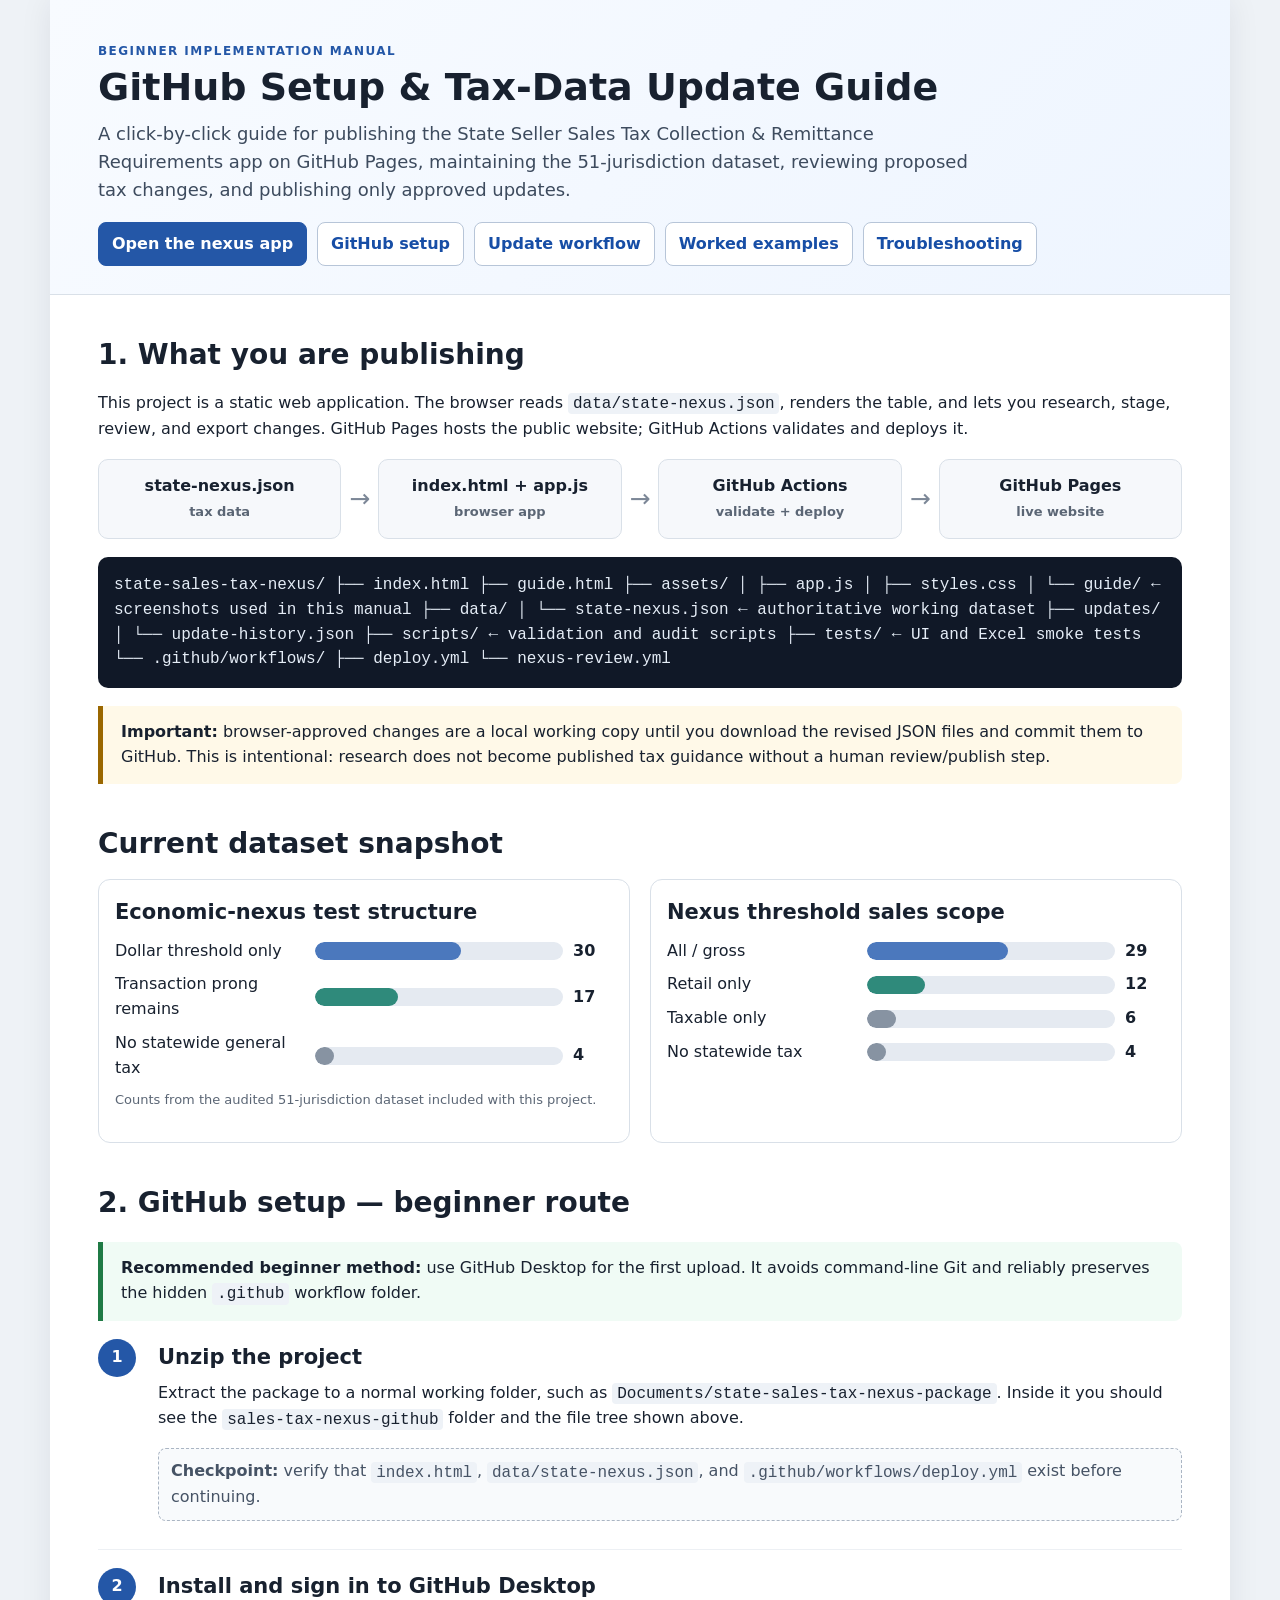
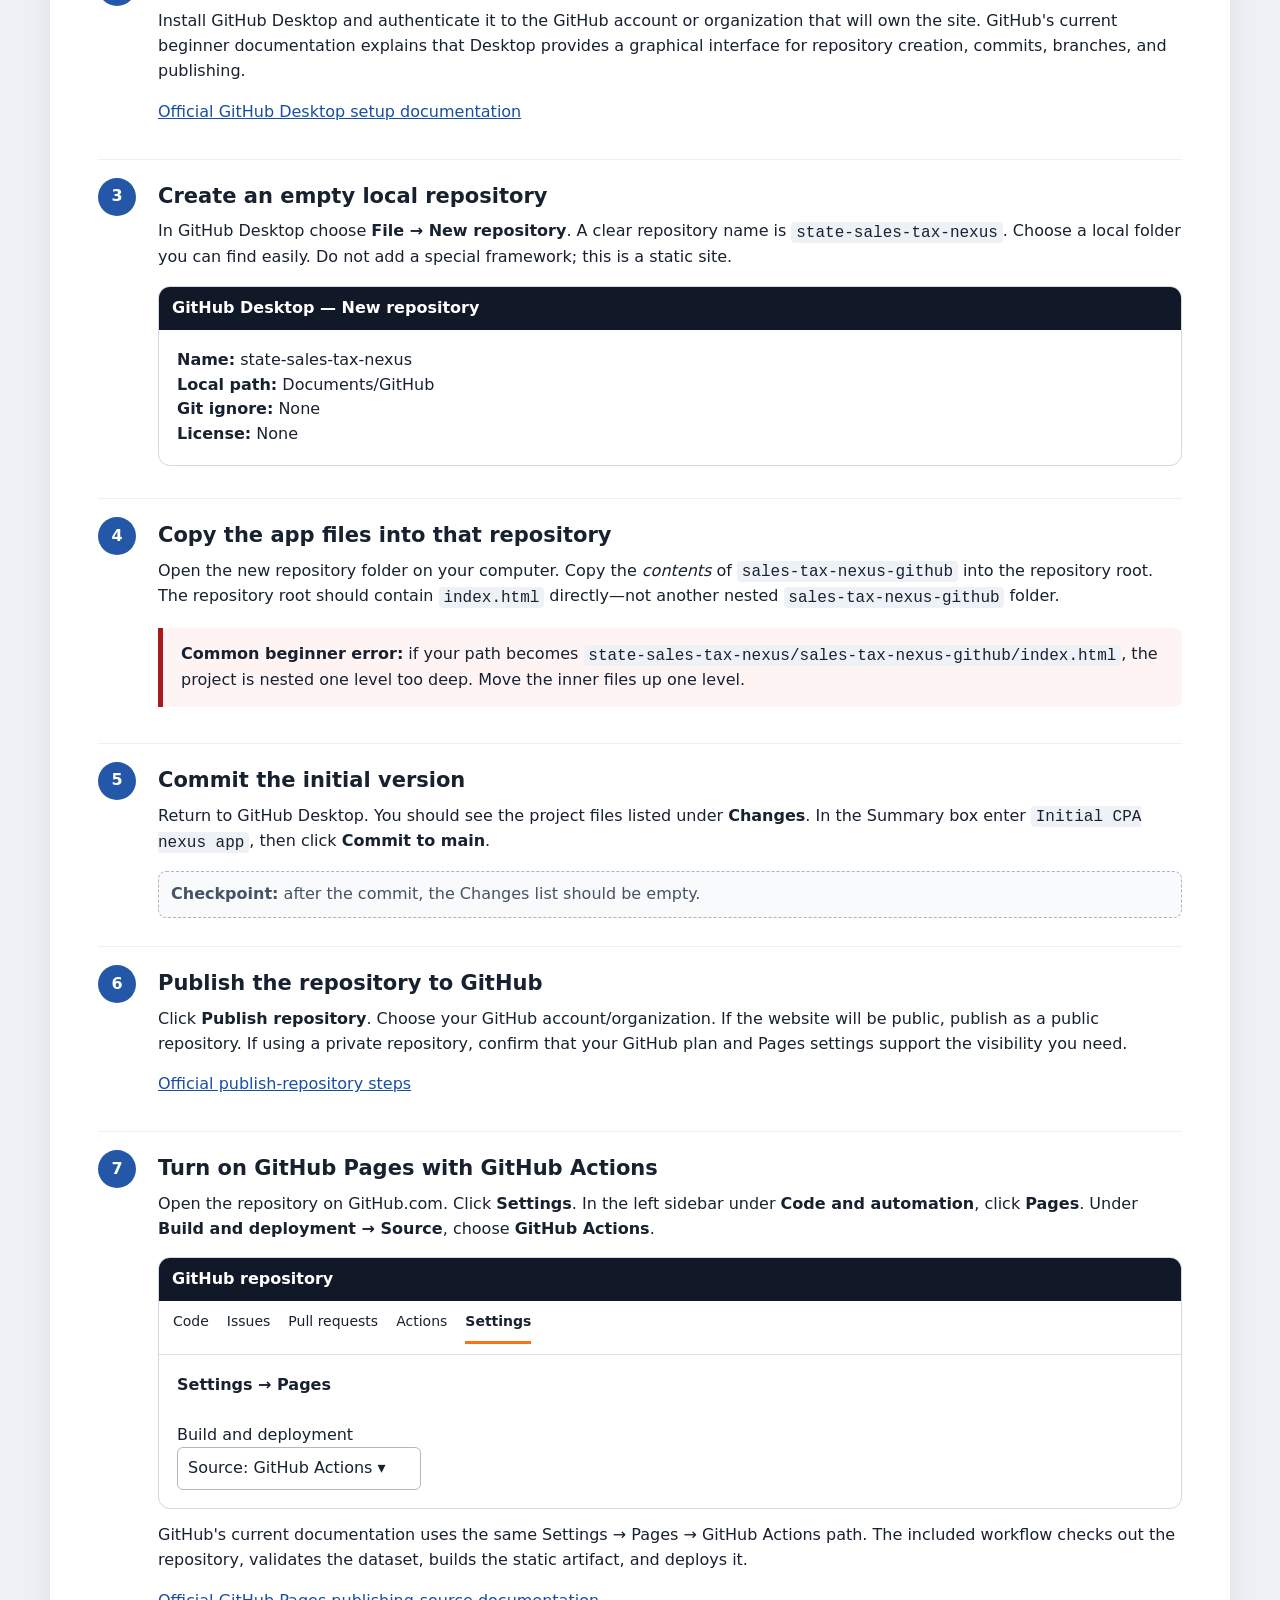
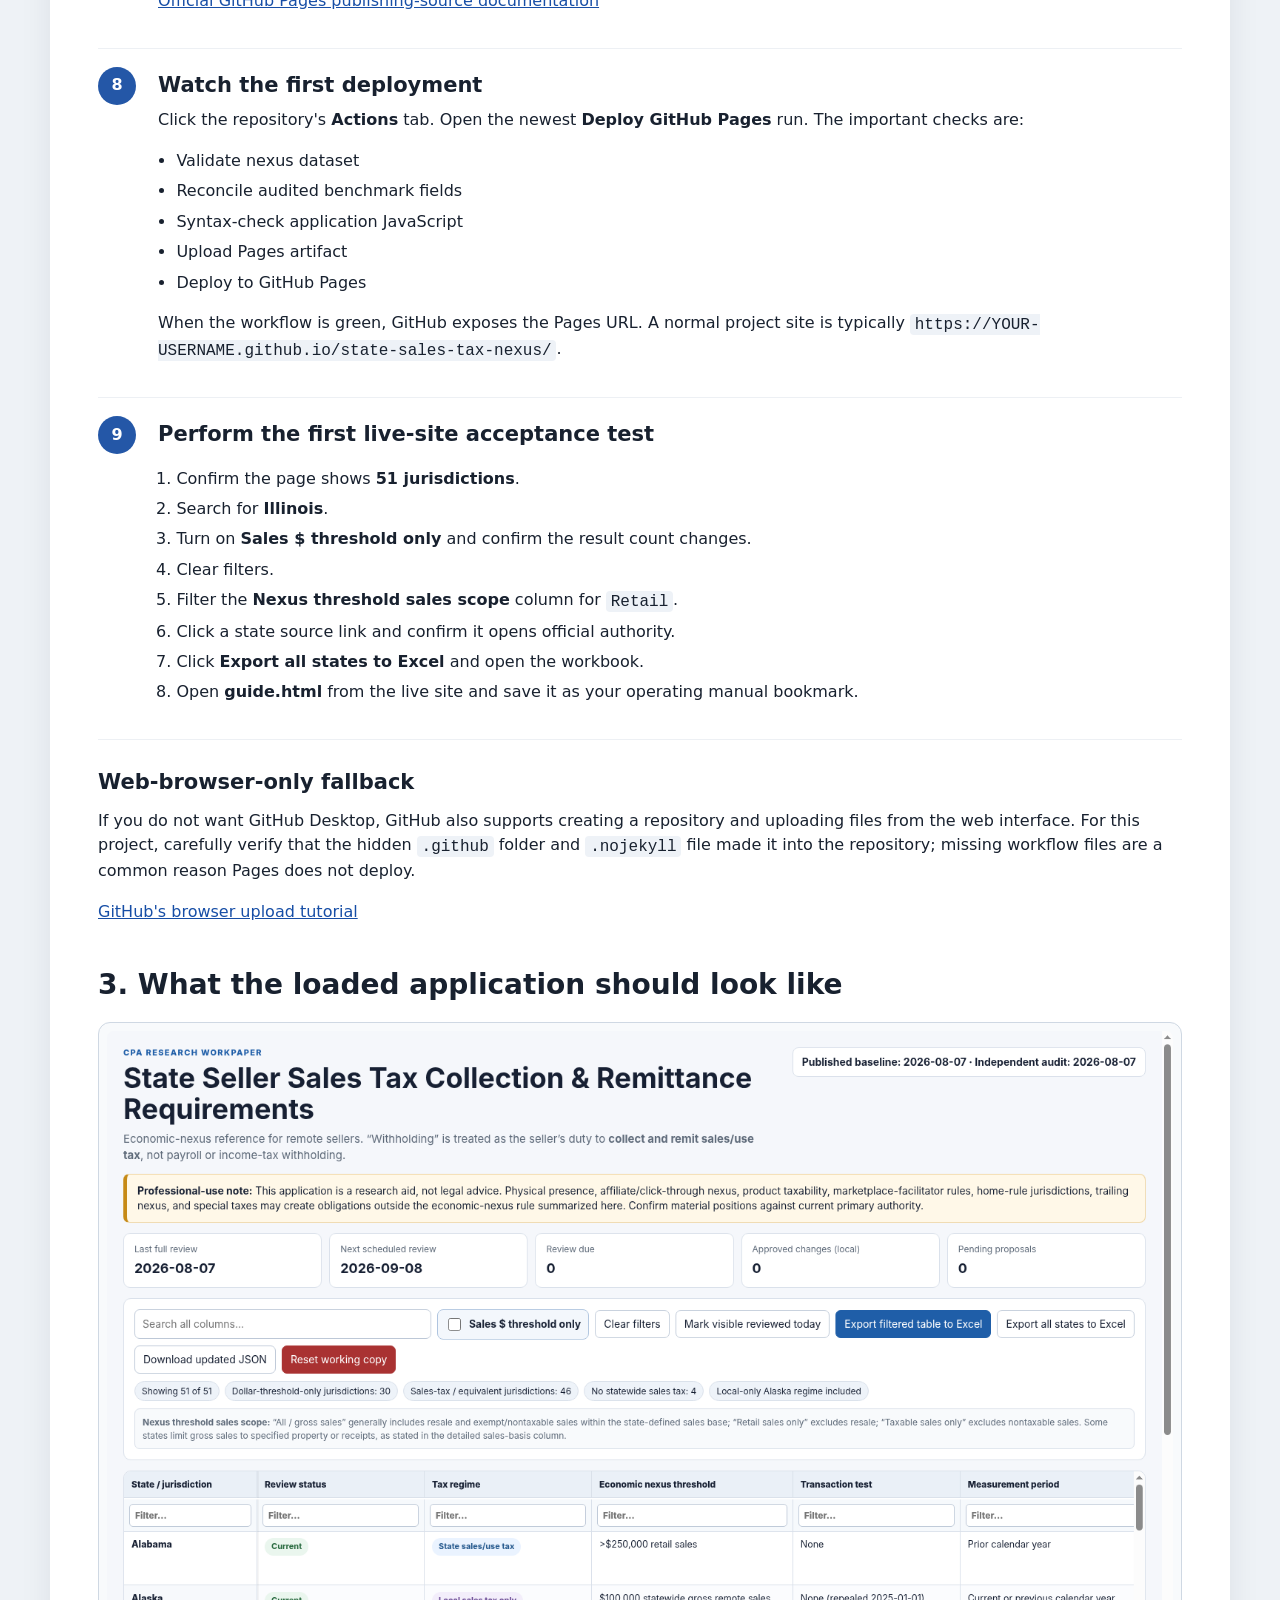
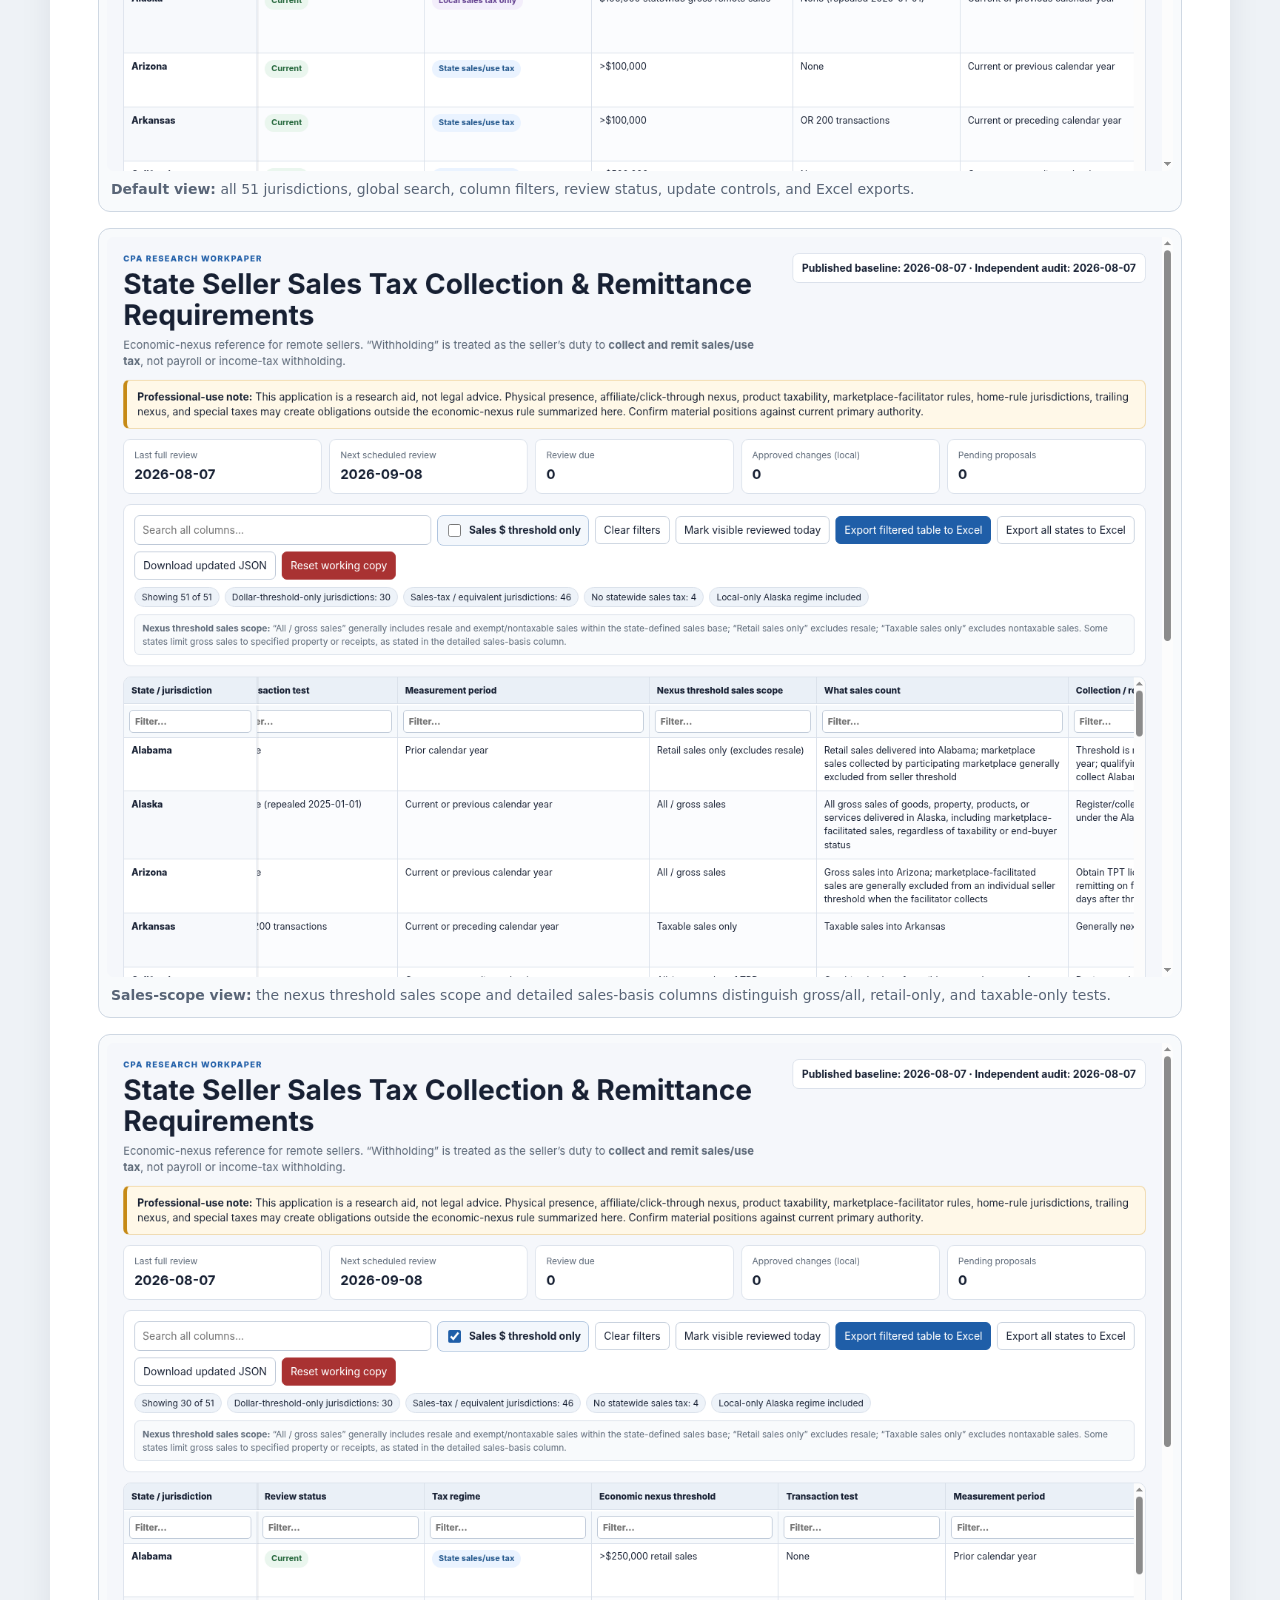
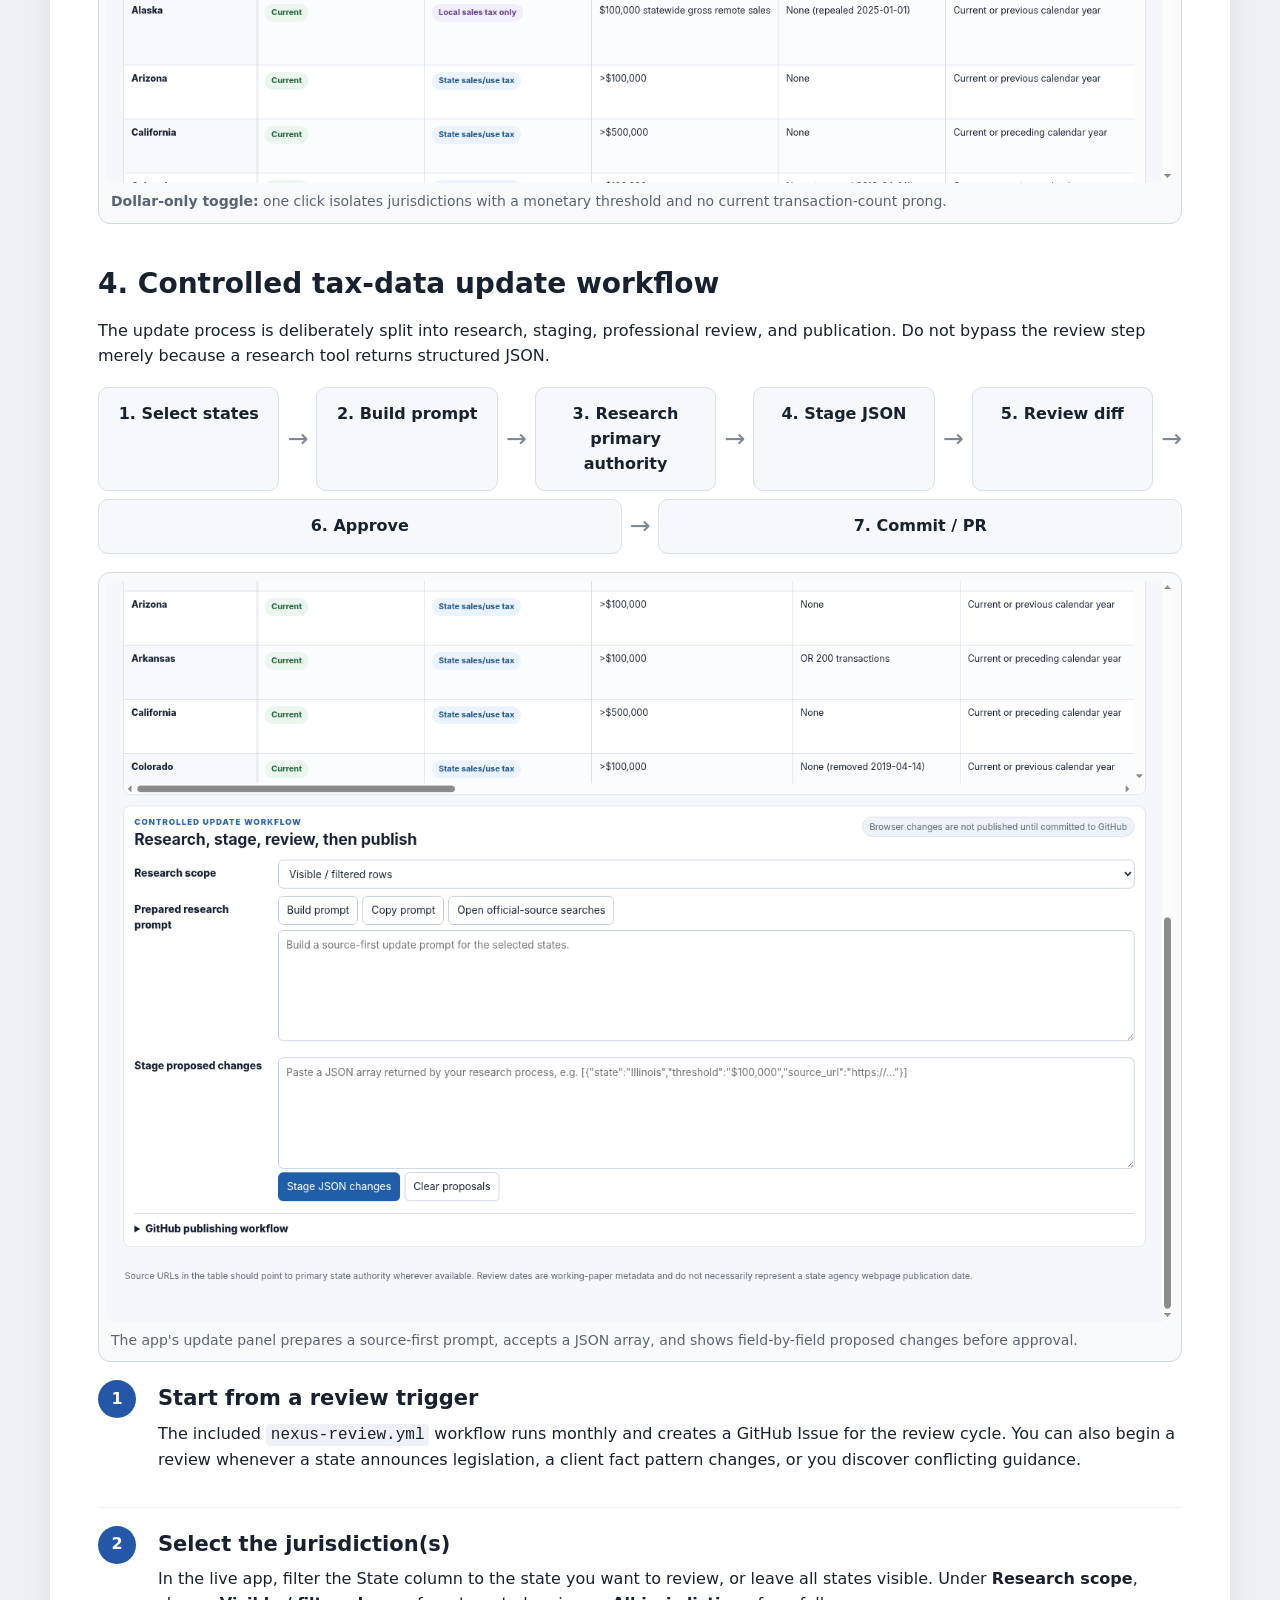
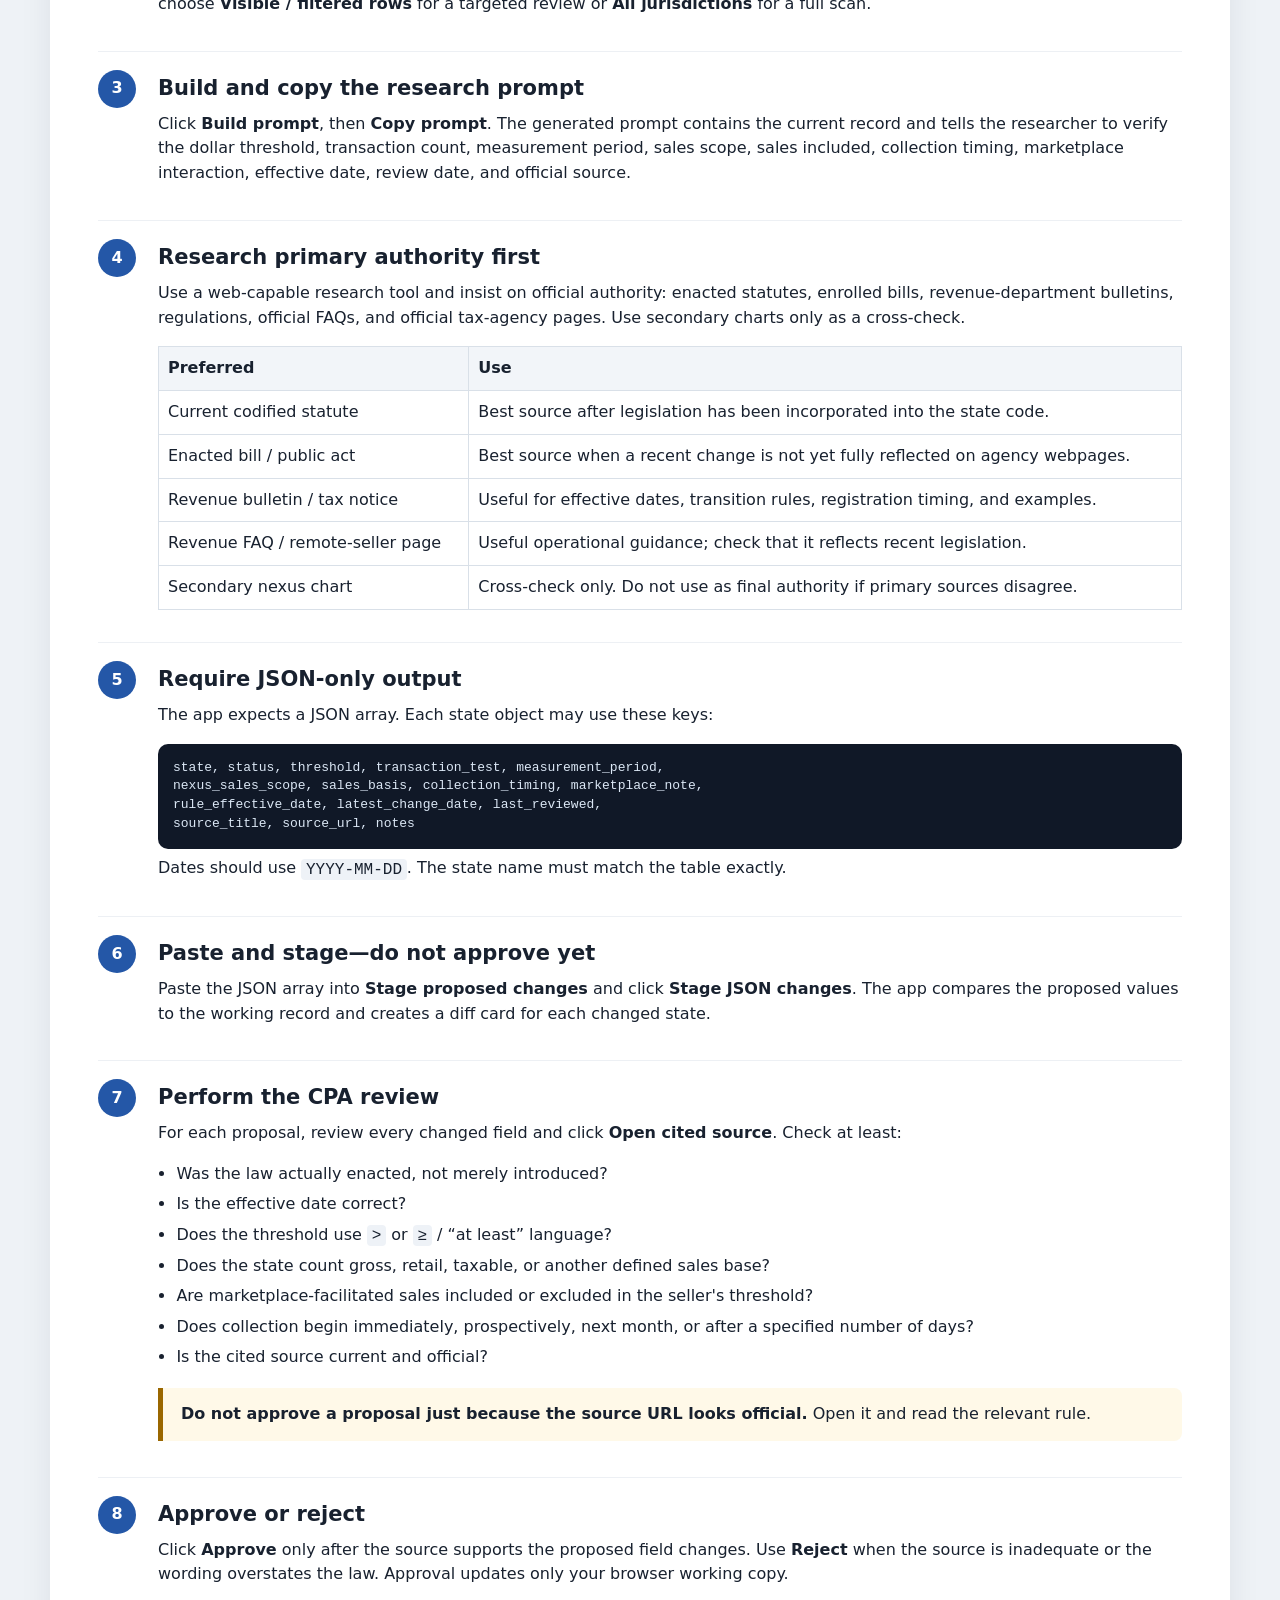
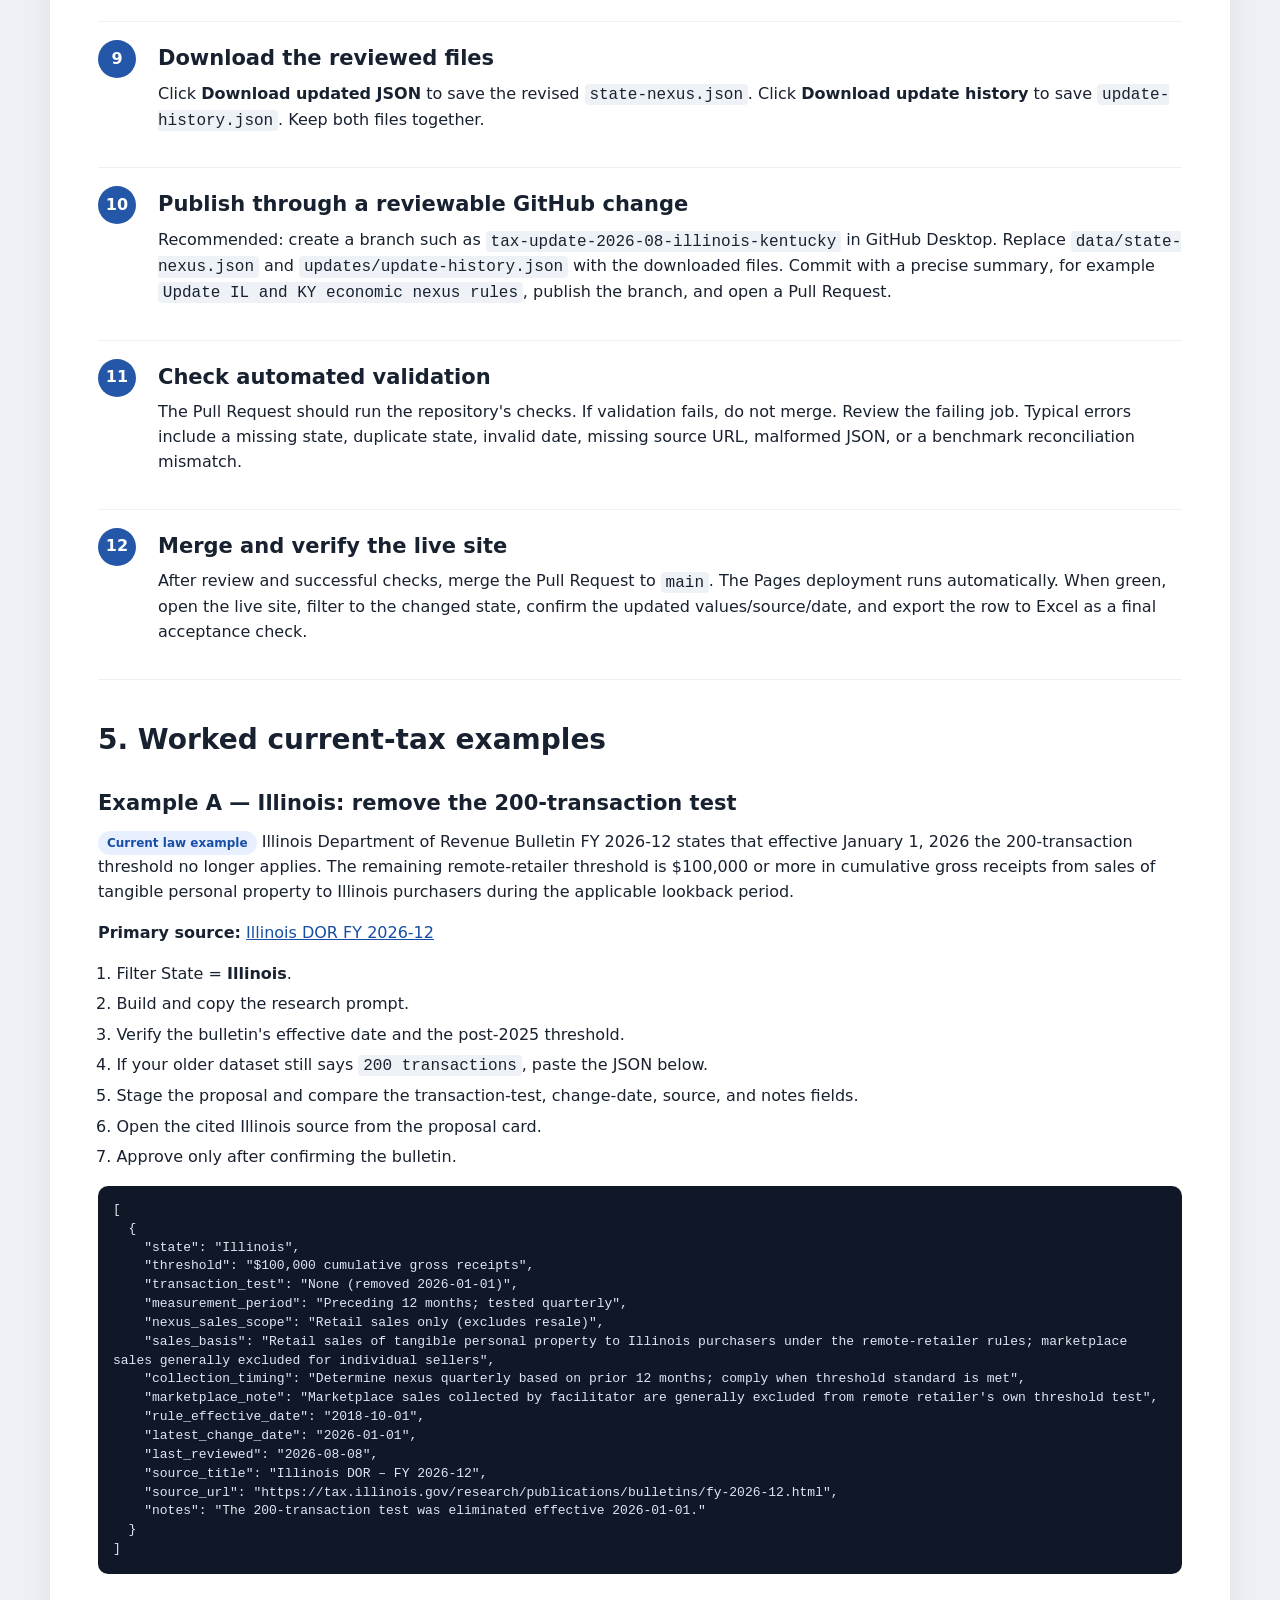
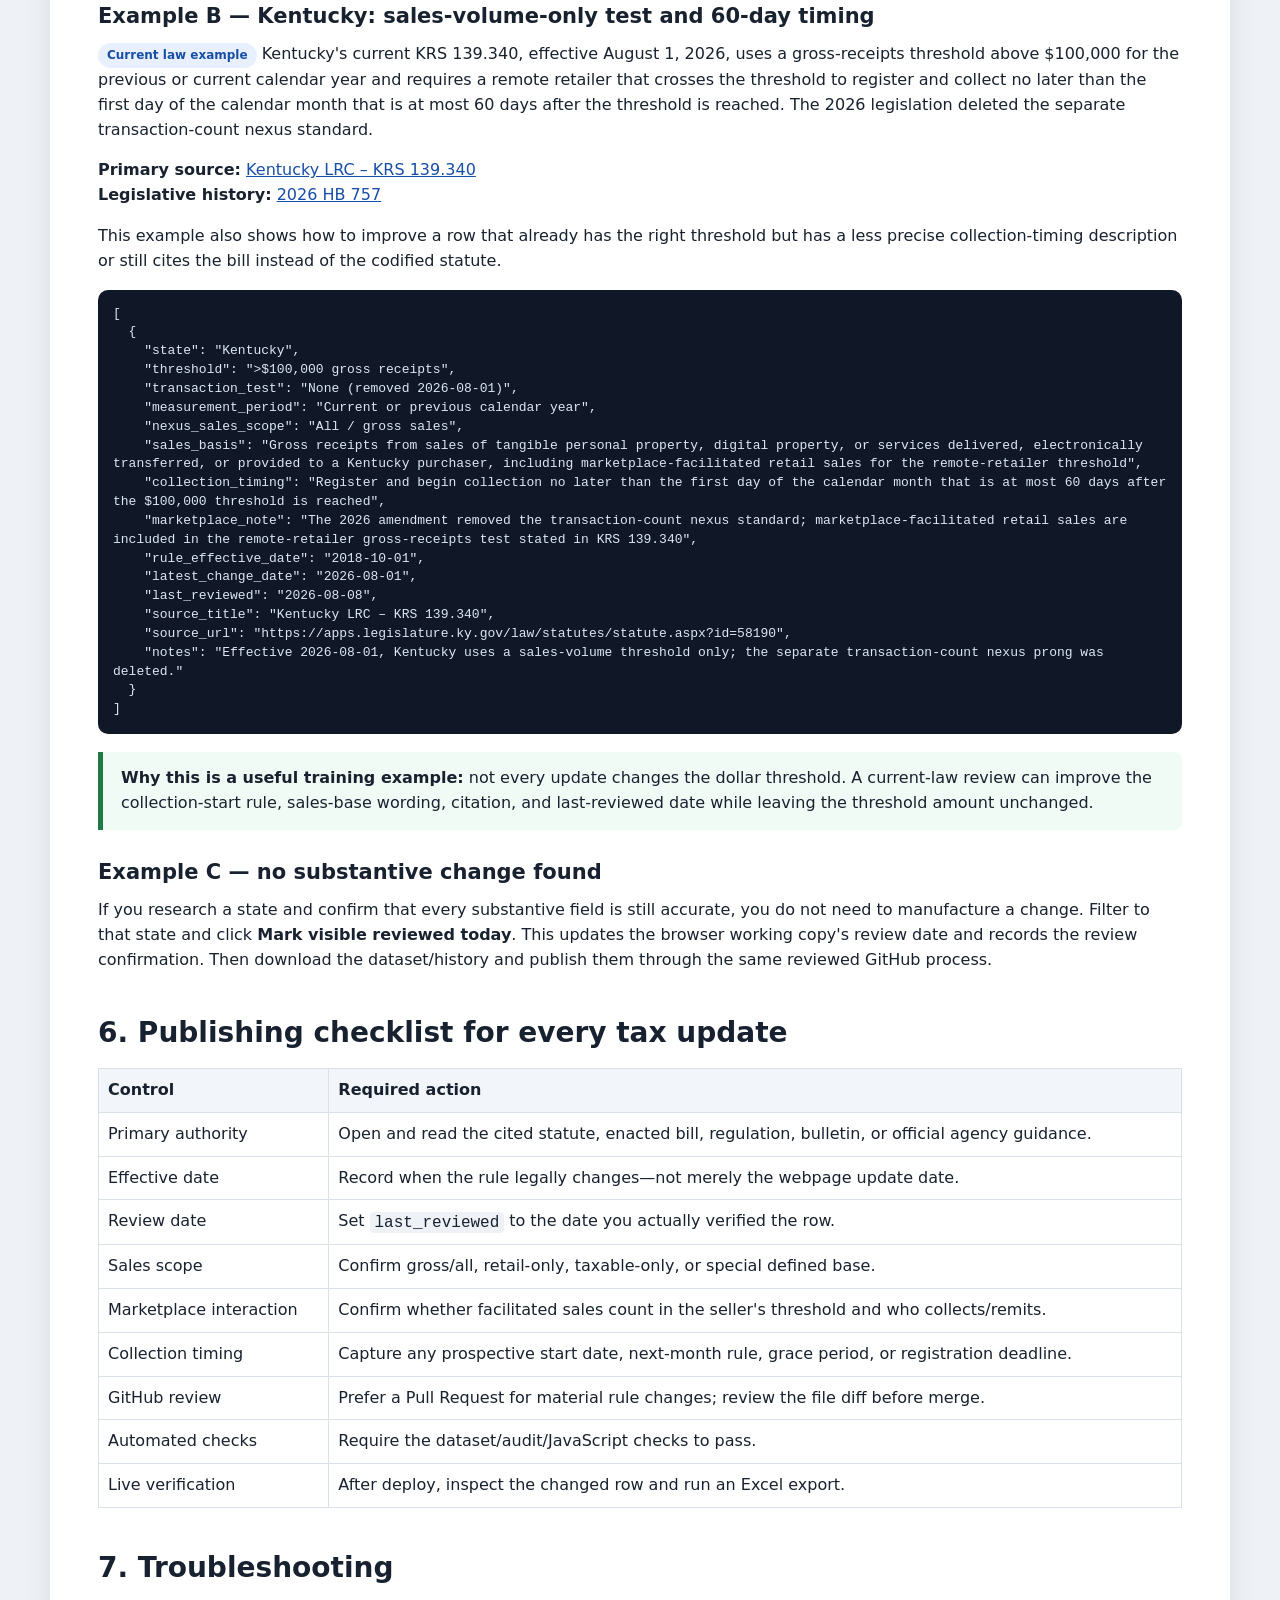
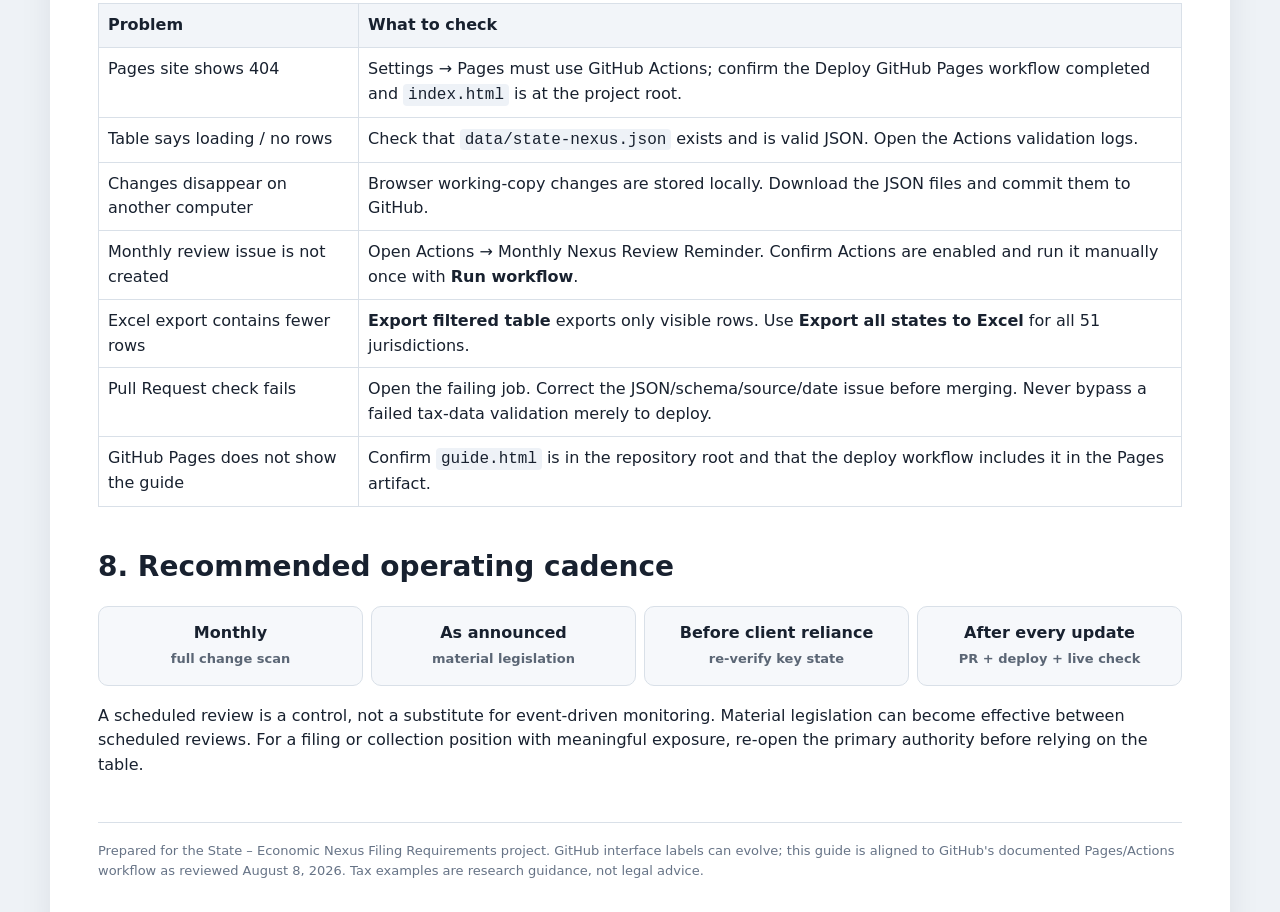
==== guide.html @ 63527fa1 "Original" ====
<!DOCTYPE html>
<html lang="en">
<head>
<meta charset="UTF-8">
<meta name="viewport" content="width=device-width,initial-scale=1">
<title>Beginner Setup & Update Guide | State Sales Tax Nexus App</title>
<style>
:root{--ink:#18212f;--muted:#5b6675;--line:#d9e0e8;--soft:#f6f8fb;--accent:#2457a7;--accent2:#0f766e;--warn:#9a6700;--danger:#a61b1b;--good:#1f7a45;--white:#fff}
*{box-sizing:border-box} body{margin:0;background:#eef2f6;color:var(--ink);font:16px/1.55 system-ui,-apple-system,Segoe UI,Roboto,Arial,sans-serif}
a{color:#174ea6} code{background:#eef2f7;padding:.1rem .3rem;border-radius:4px}.wrap{max-width:1180px;margin:0 auto;background:#fff;min-height:100vh;box-shadow:0 0 30px rgba(20,30,45,.08)}
.hero{padding:42px 48px 28px;background:linear-gradient(135deg,#f8fbff,#eef5ff);border-bottom:1px solid var(--line)}.eyebrow{font-size:12px;font-weight:800;letter-spacing:.12em;color:var(--accent)}h1{font-size:38px;line-height:1.12;margin:.35rem 0 .7rem}h2{font-size:28px;margin:38px 0 14px}h3{font-size:21px;margin:26px 0 10px}p{margin:.45rem 0 1rem}.lede{font-size:18px;color:#3d4b5e;max-width:900px}.nav{display:flex;gap:10px;flex-wrap:wrap;margin-top:18px}.btn{display:inline-block;padding:9px 13px;border:1px solid #b7c5d8;border-radius:8px;background:white;text-decoration:none;font-weight:700}.btn.primary{background:var(--accent);color:#fff;border-color:var(--accent)}
main{padding:0 48px 60px}.callout{border-left:5px solid var(--accent);padding:14px 18px;background:#f4f8ff;margin:18px 0;border-radius:0 8px 8px 0}.callout.warn{border-left-color:var(--warn);background:#fff9e8}.callout.good{border-left-color:var(--good);background:#f0fbf5}.callout.danger{border-left-color:var(--danger);background:#fff4f4}
.flow{display:flex;align-items:stretch;gap:8px;flex-wrap:wrap;margin:18px 0}.flow .box{flex:1 1 150px;min-width:135px;padding:14px;border:1px solid var(--line);border-radius:10px;background:var(--soft);font-weight:700;text-align:center}.flow .arrow{align-self:center;font-size:25px;color:#7c8797}.step{display:grid;grid-template-columns:46px 1fr;gap:14px;margin:18px 0;padding-bottom:18px;border-bottom:1px solid #edf0f4}.num{width:38px;height:38px;border-radius:50%;background:var(--accent);color:white;display:flex;align-items:center;justify-content:center;font-weight:800}.step h3{margin:2px 0 6px}.check{padding-left:1.15rem}.check li{margin:.35rem 0}.what{background:#f8fafc;border:1px dashed #aab5c3;border-radius:8px;padding:10px 12px;margin:10px 0;color:#465365}
.mock{border:1px solid #cfd8e3;border-radius:12px;overflow:hidden;margin:14px 0;background:#fff}.mock .top{background:#111827;color:#fff;padding:9px 13px;font-weight:700}.mock .tabs{display:flex;gap:18px;padding:10px 14px;border-bottom:1px solid var(--line);font-size:14px}.mock .tabs b{border-bottom:3px solid #f97316;padding-bottom:8px}.mock .body{padding:18px}.select{display:inline-block;border:1px solid #aeb8c5;border-radius:6px;padding:8px 34px 8px 10px;background:#fff;min-width:220px}.path{font-family:ui-monospace,SFMono-Regular,Menlo,monospace;background:#101827;color:#e5edf7;border-radius:10px;padding:16px;overflow:auto}
.grid2{display:grid;grid-template-columns:1fr 1fr;gap:20px}.chart{border:1px solid var(--line);border-radius:12px;padding:16px}.barrow{display:grid;grid-template-columns:190px 1fr 40px;gap:10px;align-items:center;margin:9px 0}.bar{height:18px;background:#e5eaf1;border-radius:99px;overflow:hidden}.fill{height:100%;background:#4b78bd;border-radius:99px}.fill.alt{background:#2f8a7b}.fill.gray{background:#8793a2}.small{font-size:13px;color:var(--muted)}
.shot{border:1px solid #cfd8e3;border-radius:12px;padding:8px;background:#f8fafc;margin:16px 0}.shot img{display:block;max-width:100%;height:auto;border-radius:7px}.caption{font-size:14px;color:#596577;margin:8px 4px 2px}.table{width:100%;border-collapse:collapse;margin:14px 0}.table th,.table td{border:1px solid var(--line);padding:9px;vertical-align:top;text-align:left}.table th{background:#f2f5f9}.codebox{background:#101827;color:#dbe7f5;border-radius:10px;padding:15px;overflow:auto;font:13px/1.45 ui-monospace,SFMono-Regular,Menlo,monospace;white-space:pre-wrap}.pill{display:inline-block;border-radius:999px;padding:3px 9px;background:#e8f0ff;color:#174ea6;font-size:12px;font-weight:800}.footer{margin-top:44px;padding-top:18px;border-top:1px solid var(--line);font-size:13px;color:#667386}
@media(max-width:760px){.hero,main{padding-left:20px;padding-right:20px}h1{font-size:31px}.grid2{grid-template-columns:1fr}.barrow{grid-template-columns:145px 1fr 32px}.flow .arrow{display:none}}
@media print{body{background:#fff}.wrap{box-shadow:none}.nav{display:none}.step{break-inside:avoid}.shot{break-inside:avoid}}
</style>
</head>
<body><div class="wrap">
<header class="hero">
  <div class="eyebrow">BEGINNER IMPLEMENTATION MANUAL</div>
  <h1>GitHub Setup & Tax-Data Update Guide</h1>
  <p class="lede">A click-by-click guide for publishing the State Seller Sales Tax Collection & Remittance Requirements app on GitHub Pages, maintaining the 51-jurisdiction dataset, reviewing proposed tax changes, and publishing only approved updates.</p>
  <div class="nav"><a class="btn primary" href="./index.html">Open the nexus app</a><a class="btn" href="#setup">GitHub setup</a><a class="btn" href="#update">Update workflow</a><a class="btn" href="#examples">Worked examples</a><a class="btn" href="#troubleshooting">Troubleshooting</a></div>
</header>
<main>
<section>
<h2>1. What you are publishing</h2>
<p>This project is a static web application. The browser reads <code>data/state-nexus.json</code>, renders the table, and lets you research, stage, review, and export changes. GitHub Pages hosts the public website; GitHub Actions validates and deploys it.</p>
<div class="flow" aria-label="Architecture illustration"><div class="box">state-nexus.json<br><span class="small">tax data</span></div><div class="arrow">→</div><div class="box">index.html + app.js<br><span class="small">browser app</span></div><div class="arrow">→</div><div class="box">GitHub Actions<br><span class="small">validate + deploy</span></div><div class="arrow">→</div><div class="box">GitHub Pages<br><span class="small">live website</span></div></div>
<div class="path">state-sales-tax-nexus/
├── index.html
├── guide.html
├── assets/
│   ├── app.js
│   ├── styles.css
│   └── guide/            ← screenshots used in this manual
├── data/
│   └── state-nexus.json  ← authoritative working dataset
├── updates/
│   └── update-history.json
├── scripts/              ← validation and audit scripts
├── tests/                ← UI and Excel smoke tests
└── .github/workflows/
    ├── deploy.yml
    └── nexus-review.yml</div>
<div class="callout warn"><strong>Important:</strong> browser-approved changes are a local working copy until you download the revised JSON files and commit them to GitHub. This is intentional: research does not become published tax guidance without a human review/publish step.</div>
</section>

<section>
<h2>Current dataset snapshot</h2>
<div class="grid2">
<div class="chart"><h3 style="margin-top:0">Economic-nexus test structure</h3>
<div class="barrow"><span>Dollar threshold only</span><div class="bar"><div class="fill" style="width:58.8%"></div></div><strong>30</strong></div>
<div class="barrow"><span>Transaction prong remains</span><div class="bar"><div class="fill alt" style="width:33.3%"></div></div><strong>17</strong></div>
<div class="barrow"><span>No statewide general tax</span><div class="bar"><div class="fill gray" style="width:7.8%"></div></div><strong>4</strong></div>
<p class="small">Counts from the audited 51-jurisdiction dataset included with this project.</p></div>
<div class="chart"><h3 style="margin-top:0">Nexus threshold sales scope</h3>
<div class="barrow"><span>All / gross</span><div class="bar"><div class="fill" style="width:56.9%"></div></div><strong>29</strong></div>
<div class="barrow"><span>Retail only</span><div class="bar"><div class="fill alt" style="width:23.5%"></div></div><strong>12</strong></div>
<div class="barrow"><span>Taxable only</span><div class="bar"><div class="fill gray" style="width:11.8%"></div></div><strong>6</strong></div>
<div class="barrow"><span>No statewide tax</span><div class="bar"><div class="fill gray" style="width:7.8%"></div></div><strong>4</strong></div></div>
</div>
</section>

<section id="setup">
<h2>2. GitHub setup — beginner route</h2>
<div class="callout good"><strong>Recommended beginner method:</strong> use GitHub Desktop for the first upload. It avoids command-line Git and reliably preserves the hidden <code>.github</code> workflow folder.</div>

<div class="step"><div class="num">1</div><div><h3>Unzip the project</h3><p>Extract the package to a normal working folder, such as <code>Documents/state-sales-tax-nexus-package</code>. Inside it you should see the <code>sales-tax-nexus-github</code> folder and the file tree shown above.</p><div class="what"><strong>Checkpoint:</strong> verify that <code>index.html</code>, <code>data/state-nexus.json</code>, and <code>.github/workflows/deploy.yml</code> exist before continuing.</div></div></div>

<div class="step"><div class="num">2</div><div><h3>Install and sign in to GitHub Desktop</h3><p>Install GitHub Desktop and authenticate it to the GitHub account or organization that will own the site. GitHub's current beginner documentation explains that Desktop provides a graphical interface for repository creation, commits, branches, and publishing.</p><p><a href="https://docs.github.com/en/desktop/overview/getting-started-with-github-desktop" target="_blank" rel="noopener">Official GitHub Desktop setup documentation</a></p></div></div>

<div class="step"><div class="num">3</div><div><h3>Create an empty local repository</h3><p>In GitHub Desktop choose <strong>File → New repository</strong>. A clear repository name is <code>state-sales-tax-nexus</code>. Choose a local folder you can find easily. Do not add a special framework; this is a static site.</p><div class="mock"><div class="top">GitHub Desktop — New repository</div><div class="body"><strong>Name:</strong> state-sales-tax-nexus<br><strong>Local path:</strong> Documents/GitHub<br><strong>Git ignore:</strong> None<br><strong>License:</strong> None</div></div></div></div>

<div class="step"><div class="num">4</div><div><h3>Copy the app files into that repository</h3><p>Open the new repository folder on your computer. Copy the <em>contents</em> of <code>sales-tax-nexus-github</code> into the repository root. The repository root should contain <code>index.html</code> directly—not another nested <code>sales-tax-nexus-github</code> folder.</p><div class="callout danger"><strong>Common beginner error:</strong> if your path becomes <code>state-sales-tax-nexus/sales-tax-nexus-github/index.html</code>, the project is nested one level too deep. Move the inner files up one level.</div></div></div>

<div class="step"><div class="num">5</div><div><h3>Commit the initial version</h3><p>Return to GitHub Desktop. You should see the project files listed under <strong>Changes</strong>. In the Summary box enter <code>Initial CPA nexus app</code>, then click <strong>Commit to main</strong>.</p><div class="what"><strong>Checkpoint:</strong> after the commit, the Changes list should be empty.</div></div></div>

<div class="step"><div class="num">6</div><div><h3>Publish the repository to GitHub</h3><p>Click <strong>Publish repository</strong>. Choose your GitHub account/organization. If the website will be public, publish as a public repository. If using a private repository, confirm that your GitHub plan and Pages settings support the visibility you need.</p><p><a href="https://docs.github.com/en/desktop/adding-and-cloning-repositories/adding-an-existing-project-to-github-using-github-desktop" target="_blank" rel="noopener">Official publish-repository steps</a></p></div></div>

<div class="step"><div class="num">7</div><div><h3>Turn on GitHub Pages with GitHub Actions</h3><p>Open the repository on GitHub.com. Click <strong>Settings</strong>. In the left sidebar under <strong>Code and automation</strong>, click <strong>Pages</strong>. Under <strong>Build and deployment → Source</strong>, choose <strong>GitHub Actions</strong>.</p><div class="mock"><div class="top">GitHub repository</div><div class="tabs"><span>Code</span><span>Issues</span><span>Pull requests</span><span>Actions</span><b>Settings</b></div><div class="body"><strong>Settings → Pages</strong><br><br>Build and deployment<br><span class="select">Source: GitHub Actions ▾</span></div></div><p>GitHub's current documentation uses the same Settings → Pages → GitHub Actions path. The included workflow checks out the repository, validates the dataset, builds the static artifact, and deploys it.</p><p><a href="https://docs.github.com/en/pages/getting-started-with-github-pages/configuring-a-publishing-source-for-your-github-pages-site" target="_blank" rel="noopener">Official GitHub Pages publishing-source documentation</a></p></div></div>

<div class="step"><div class="num">8</div><div><h3>Watch the first deployment</h3><p>Click the repository's <strong>Actions</strong> tab. Open the newest <strong>Deploy GitHub Pages</strong> run. The important checks are:</p><ul class="check"><li>Validate nexus dataset</li><li>Reconcile audited benchmark fields</li><li>Syntax-check application JavaScript</li><li>Upload Pages artifact</li><li>Deploy to GitHub Pages</li></ul><p>When the workflow is green, GitHub exposes the Pages URL. A normal project site is typically <code>https://YOUR-USERNAME.github.io/state-sales-tax-nexus/</code>.</p></div></div>

<div class="step"><div class="num">9</div><div><h3>Perform the first live-site acceptance test</h3><ol class="check"><li>Confirm the page shows <strong>51 jurisdictions</strong>.</li><li>Search for <strong>Illinois</strong>.</li><li>Turn on <strong>Sales $ threshold only</strong> and confirm the result count changes.</li><li>Clear filters.</li><li>Filter the <strong>Nexus threshold sales scope</strong> column for <code>Retail</code>.</li><li>Click a state source link and confirm it opens official authority.</li><li>Click <strong>Export all states to Excel</strong> and open the workbook.</li><li>Open <strong>guide.html</strong> from the live site and save it as your operating manual bookmark.</li></ol></div></div>

<h3>Web-browser-only fallback</h3><p>If you do not want GitHub Desktop, GitHub also supports creating a repository and uploading files from the web interface. For this project, carefully verify that the hidden <code>.github</code> folder and <code>.nojekyll</code> file made it into the repository; missing workflow files are a common reason Pages does not deploy.</p><p><a href="https://docs.github.com/en/get-started/start-your-journey/uploading-a-project-to-github" target="_blank" rel="noopener">GitHub's browser upload tutorial</a></p>
</section>

<section>
<h2>3. What the loaded application should look like</h2>
<div class="shot"><img src="./assets/guide/01-default-loaded-table.png" alt="Default loaded state nexus table"><div class="caption"><strong>Default view:</strong> all 51 jurisdictions, global search, column filters, review status, update controls, and Excel exports.</div></div>
<div class="shot"><img src="./assets/guide/02-sales-scope-columns.png" alt="Sales scope columns"><div class="caption"><strong>Sales-scope view:</strong> the nexus threshold sales scope and detailed sales-basis columns distinguish gross/all, retail-only, and taxable-only tests.</div></div>
<div class="shot"><img src="./assets/guide/03-dollar-threshold-only.png" alt="Dollar threshold only filter"><div class="caption"><strong>Dollar-only toggle:</strong> one click isolates jurisdictions with a monetary threshold and no current transaction-count prong.</div></div>
</section>

<section id="update">
<h2>4. Controlled tax-data update workflow</h2>
<p>The update process is deliberately split into research, staging, professional review, and publication. Do not bypass the review step merely because a research tool returns structured JSON.</p>
<div class="flow"><div class="box">1. Select states</div><div class="arrow">→</div><div class="box">2. Build prompt</div><div class="arrow">→</div><div class="box">3. Research primary authority</div><div class="arrow">→</div><div class="box">4. Stage JSON</div><div class="arrow">→</div><div class="box">5. Review diff</div><div class="arrow">→</div><div class="box">6. Approve</div><div class="arrow">→</div><div class="box">7. Commit / PR</div></div>
<div class="shot"><img src="./assets/guide/04-update-workflow.png" alt="Controlled update workflow panel"><div class="caption">The app's update panel prepares a source-first prompt, accepts a JSON array, and shows field-by-field proposed changes before approval.</div></div>

<div class="step"><div class="num">1</div><div><h3>Start from a review trigger</h3><p>The included <code>nexus-review.yml</code> workflow runs monthly and creates a GitHub Issue for the review cycle. You can also begin a review whenever a state announces legislation, a client fact pattern changes, or you discover conflicting guidance.</p></div></div>
<div class="step"><div class="num">2</div><div><h3>Select the jurisdiction(s)</h3><p>In the live app, filter the State column to the state you want to review, or leave all states visible. Under <strong>Research scope</strong>, choose <strong>Visible / filtered rows</strong> for a targeted review or <strong>All jurisdictions</strong> for a full scan.</p></div></div>
<div class="step"><div class="num">3</div><div><h3>Build and copy the research prompt</h3><p>Click <strong>Build prompt</strong>, then <strong>Copy prompt</strong>. The generated prompt contains the current record and tells the researcher to verify the dollar threshold, transaction count, measurement period, sales scope, sales included, collection timing, marketplace interaction, effective date, review date, and official source.</p></div></div>
<div class="step"><div class="num">4</div><div><h3>Research primary authority first</h3><p>Use a web-capable research tool and insist on official authority: enacted statutes, enrolled bills, revenue-department bulletins, regulations, official FAQs, and official tax-agency pages. Use secondary charts only as a cross-check.</p><table class="table"><tr><th>Preferred</th><th>Use</th></tr><tr><td>Current codified statute</td><td>Best source after legislation has been incorporated into the state code.</td></tr><tr><td>Enacted bill / public act</td><td>Best source when a recent change is not yet fully reflected on agency webpages.</td></tr><tr><td>Revenue bulletin / tax notice</td><td>Useful for effective dates, transition rules, registration timing, and examples.</td></tr><tr><td>Revenue FAQ / remote-seller page</td><td>Useful operational guidance; check that it reflects recent legislation.</td></tr><tr><td>Secondary nexus chart</td><td>Cross-check only. Do not use as final authority if primary sources disagree.</td></tr></table></div></div>
<div class="step"><div class="num">5</div><div><h3>Require JSON-only output</h3><p>The app expects a JSON array. Each state object may use these keys:</p><div class="codebox">state, status, threshold, transaction_test, measurement_period,
nexus_sales_scope, sales_basis, collection_timing, marketplace_note,
rule_effective_date, latest_change_date, last_reviewed,
source_title, source_url, notes</div><p>Dates should use <code>YYYY-MM-DD</code>. The state name must match the table exactly.</p></div></div>
<div class="step"><div class="num">6</div><div><h3>Paste and stage—do not approve yet</h3><p>Paste the JSON array into <strong>Stage proposed changes</strong> and click <strong>Stage JSON changes</strong>. The app compares the proposed values to the working record and creates a diff card for each changed state.</p></div></div>
<div class="step"><div class="num">7</div><div><h3>Perform the CPA review</h3><p>For each proposal, review every changed field and click <strong>Open cited source</strong>. Check at least:</p><ul class="check"><li>Was the law actually enacted, not merely introduced?</li><li>Is the effective date correct?</li><li>Does the threshold use <code>&gt;</code> or <code>≥</code> / “at least” language?</li><li>Does the state count gross, retail, taxable, or another defined sales base?</li><li>Are marketplace-facilitated sales included or excluded in the seller's threshold?</li><li>Does collection begin immediately, prospectively, next month, or after a specified number of days?</li><li>Is the cited source current and official?</li></ul><div class="callout warn"><strong>Do not approve a proposal just because the source URL looks official.</strong> Open it and read the relevant rule.</div></div></div>
<div class="step"><div class="num">8</div><div><h3>Approve or reject</h3><p>Click <strong>Approve</strong> only after the source supports the proposed field changes. Use <strong>Reject</strong> when the source is inadequate or the wording overstates the law. Approval updates only your browser working copy.</p></div></div>
<div class="step"><div class="num">9</div><div><h3>Download the reviewed files</h3><p>Click <strong>Download updated JSON</strong> to save the revised <code>state-nexus.json</code>. Click <strong>Download update history</strong> to save <code>update-history.json</code>. Keep both files together.</p></div></div>
<div class="step"><div class="num">10</div><div><h3>Publish through a reviewable GitHub change</h3><p>Recommended: create a branch such as <code>tax-update-2026-08-illinois-kentucky</code> in GitHub Desktop. Replace <code>data/state-nexus.json</code> and <code>updates/update-history.json</code> with the downloaded files. Commit with a precise summary, for example <code>Update IL and KY economic nexus rules</code>, publish the branch, and open a Pull Request.</p></div></div>
<div class="step"><div class="num">11</div><div><h3>Check automated validation</h3><p>The Pull Request should run the repository's checks. If validation fails, do not merge. Review the failing job. Typical errors include a missing state, duplicate state, invalid date, missing source URL, malformed JSON, or a benchmark reconciliation mismatch.</p></div></div>
<div class="step"><div class="num">12</div><div><h3>Merge and verify the live site</h3><p>After review and successful checks, merge the Pull Request to <code>main</code>. The Pages deployment runs automatically. When green, open the live site, filter to the changed state, confirm the updated values/source/date, and export the row to Excel as a final acceptance check.</p></div></div>
</section>

<section id="examples">
<h2>5. Worked current-tax examples</h2>
<h3>Example A — Illinois: remove the 200-transaction test</h3>
<p><span class="pill">Current law example</span> Illinois Department of Revenue Bulletin FY 2026-12 states that effective January 1, 2026 the 200-transaction threshold no longer applies. The remaining remote-retailer threshold is $100,000 or more in cumulative gross receipts from sales of tangible personal property to Illinois purchasers during the applicable lookback period.</p>
<p><strong>Primary source:</strong> <a href="https://tax.illinois.gov/research/publications/bulletins/fy-2026-12.html" target="_blank" rel="noopener">Illinois DOR FY 2026-12</a></p>
<ol class="check"><li>Filter State = <strong>Illinois</strong>.</li><li>Build and copy the research prompt.</li><li>Verify the bulletin's effective date and the post-2025 threshold.</li><li>If your older dataset still says <code>200 transactions</code>, paste the JSON below.</li><li>Stage the proposal and compare the transaction-test, change-date, source, and notes fields.</li><li>Open the cited Illinois source from the proposal card.</li><li>Approve only after confirming the bulletin.</li></ol>
<div class="codebox">[
  {
    "state": "Illinois",
    "threshold": "$100,000 cumulative gross receipts",
    "transaction_test": "None (removed 2026-01-01)",
    "measurement_period": "Preceding 12 months; tested quarterly",
    "nexus_sales_scope": "Retail sales only (excludes resale)",
    "sales_basis": "Retail sales of tangible personal property to Illinois purchasers under the remote-retailer rules; marketplace sales generally excluded for individual sellers",
    "collection_timing": "Determine nexus quarterly based on prior 12 months; comply when threshold standard is met",
    "marketplace_note": "Marketplace sales collected by facilitator are generally excluded from remote retailer's own threshold test",
    "rule_effective_date": "2018-10-01",
    "latest_change_date": "2026-01-01",
    "last_reviewed": "2026-08-08",
    "source_title": "Illinois DOR – FY 2026-12",
    "source_url": "https://tax.illinois.gov/research/publications/bulletins/fy-2026-12.html",
    "notes": "The 200-transaction test was eliminated effective 2026-01-01."
  }
]</div>

<h3>Example B — Kentucky: sales-volume-only test and 60-day timing</h3>
<p><span class="pill">Current law example</span> Kentucky's current KRS 139.340, effective August 1, 2026, uses a gross-receipts threshold above $100,000 for the previous or current calendar year and requires a remote retailer that crosses the threshold to register and collect no later than the first day of the calendar month that is at most 60 days after the threshold is reached. The 2026 legislation deleted the separate transaction-count nexus standard.</p>
<p><strong>Primary source:</strong> <a href="https://apps.legislature.ky.gov/law/statutes/statute.aspx?id=58190" target="_blank" rel="noopener">Kentucky LRC – KRS 139.340</a><br><strong>Legislative history:</strong> <a href="https://apps.legislature.ky.gov/record/26rs/hb757.html" target="_blank" rel="noopener">2026 HB 757</a></p>
<p>This example also shows how to improve a row that already has the right threshold but has a less precise collection-timing description or still cites the bill instead of the codified statute.</p>
<div class="codebox">[
  {
    "state": "Kentucky",
    "threshold": ">$100,000 gross receipts",
    "transaction_test": "None (removed 2026-08-01)",
    "measurement_period": "Current or previous calendar year",
    "nexus_sales_scope": "All / gross sales",
    "sales_basis": "Gross receipts from sales of tangible personal property, digital property, or services delivered, electronically transferred, or provided to a Kentucky purchaser, including marketplace-facilitated retail sales for the remote-retailer threshold",
    "collection_timing": "Register and begin collection no later than the first day of the calendar month that is at most 60 days after the $100,000 threshold is reached",
    "marketplace_note": "The 2026 amendment removed the transaction-count nexus standard; marketplace-facilitated retail sales are included in the remote-retailer gross-receipts test stated in KRS 139.340",
    "rule_effective_date": "2018-10-01",
    "latest_change_date": "2026-08-01",
    "last_reviewed": "2026-08-08",
    "source_title": "Kentucky LRC – KRS 139.340",
    "source_url": "https://apps.legislature.ky.gov/law/statutes/statute.aspx?id=58190",
    "notes": "Effective 2026-08-01, Kentucky uses a sales-volume threshold only; the separate transaction-count nexus prong was deleted."
  }
]</div>
<div class="callout good"><strong>Why this is a useful training example:</strong> not every update changes the dollar threshold. A current-law review can improve the collection-start rule, sales-base wording, citation, and last-reviewed date while leaving the threshold amount unchanged.</div>

<h3>Example C — no substantive change found</h3>
<p>If you research a state and confirm that every substantive field is still accurate, you do not need to manufacture a change. Filter to that state and click <strong>Mark visible reviewed today</strong>. This updates the browser working copy's review date and records the review confirmation. Then download the dataset/history and publish them through the same reviewed GitHub process.</p>
</section>

<section>
<h2>6. Publishing checklist for every tax update</h2>
<table class="table"><tr><th>Control</th><th>Required action</th></tr>
<tr><td>Primary authority</td><td>Open and read the cited statute, enacted bill, regulation, bulletin, or official agency guidance.</td></tr>
<tr><td>Effective date</td><td>Record when the rule legally changes—not merely the webpage update date.</td></tr>
<tr><td>Review date</td><td>Set <code>last_reviewed</code> to the date you actually verified the row.</td></tr>
<tr><td>Sales scope</td><td>Confirm gross/all, retail-only, taxable-only, or special defined base.</td></tr>
<tr><td>Marketplace interaction</td><td>Confirm whether facilitated sales count in the seller's threshold and who collects/remits.</td></tr>
<tr><td>Collection timing</td><td>Capture any prospective start date, next-month rule, grace period, or registration deadline.</td></tr>
<tr><td>GitHub review</td><td>Prefer a Pull Request for material rule changes; review the file diff before merge.</td></tr>
<tr><td>Automated checks</td><td>Require the dataset/audit/JavaScript checks to pass.</td></tr>
<tr><td>Live verification</td><td>After deploy, inspect the changed row and run an Excel export.</td></tr></table>
</section>

<section id="troubleshooting">
<h2>7. Troubleshooting</h2>
<table class="table"><tr><th>Problem</th><th>What to check</th></tr>
<tr><td>Pages site shows 404</td><td>Settings → Pages must use GitHub Actions; confirm the Deploy GitHub Pages workflow completed and <code>index.html</code> is at the project root.</td></tr>
<tr><td>Table says loading / no rows</td><td>Check that <code>data/state-nexus.json</code> exists and is valid JSON. Open the Actions validation logs.</td></tr>
<tr><td>Changes disappear on another computer</td><td>Browser working-copy changes are stored locally. Download the JSON files and commit them to GitHub.</td></tr>
<tr><td>Monthly review issue is not created</td><td>Open Actions → Monthly Nexus Review Reminder. Confirm Actions are enabled and run it manually once with <strong>Run workflow</strong>.</td></tr>
<tr><td>Excel export contains fewer rows</td><td><strong>Export filtered table</strong> exports only visible rows. Use <strong>Export all states to Excel</strong> for all 51 jurisdictions.</td></tr>
<tr><td>Pull Request check fails</td><td>Open the failing job. Correct the JSON/schema/source/date issue before merging. Never bypass a failed tax-data validation merely to deploy.</td></tr>
<tr><td>GitHub Pages does not show the guide</td><td>Confirm <code>guide.html</code> is in the repository root and that the deploy workflow includes it in the Pages artifact.</td></tr></table>
</section>

<section>
<h2>8. Recommended operating cadence</h2>
<div class="flow"><div class="box">Monthly<br><span class="small">full change scan</span></div><div class="box">As announced<br><span class="small">material legislation</span></div><div class="box">Before client reliance<br><span class="small">re-verify key state</span></div><div class="box">After every update<br><span class="small">PR + deploy + live check</span></div></div>
<p>A scheduled review is a control, not a substitute for event-driven monitoring. Material legislation can become effective between scheduled reviews. For a filing or collection position with meaningful exposure, re-open the primary authority before relying on the table.</p>
</section>
<div class="footer">Prepared for the State – Economic Nexus Filing Requirements project. GitHub interface labels can evolve; this guide is aligned to GitHub's documented Pages/Actions workflow as reviewed August 8, 2026. Tax examples are research guidance, not legal advice.</div>
</main></div></body></html>
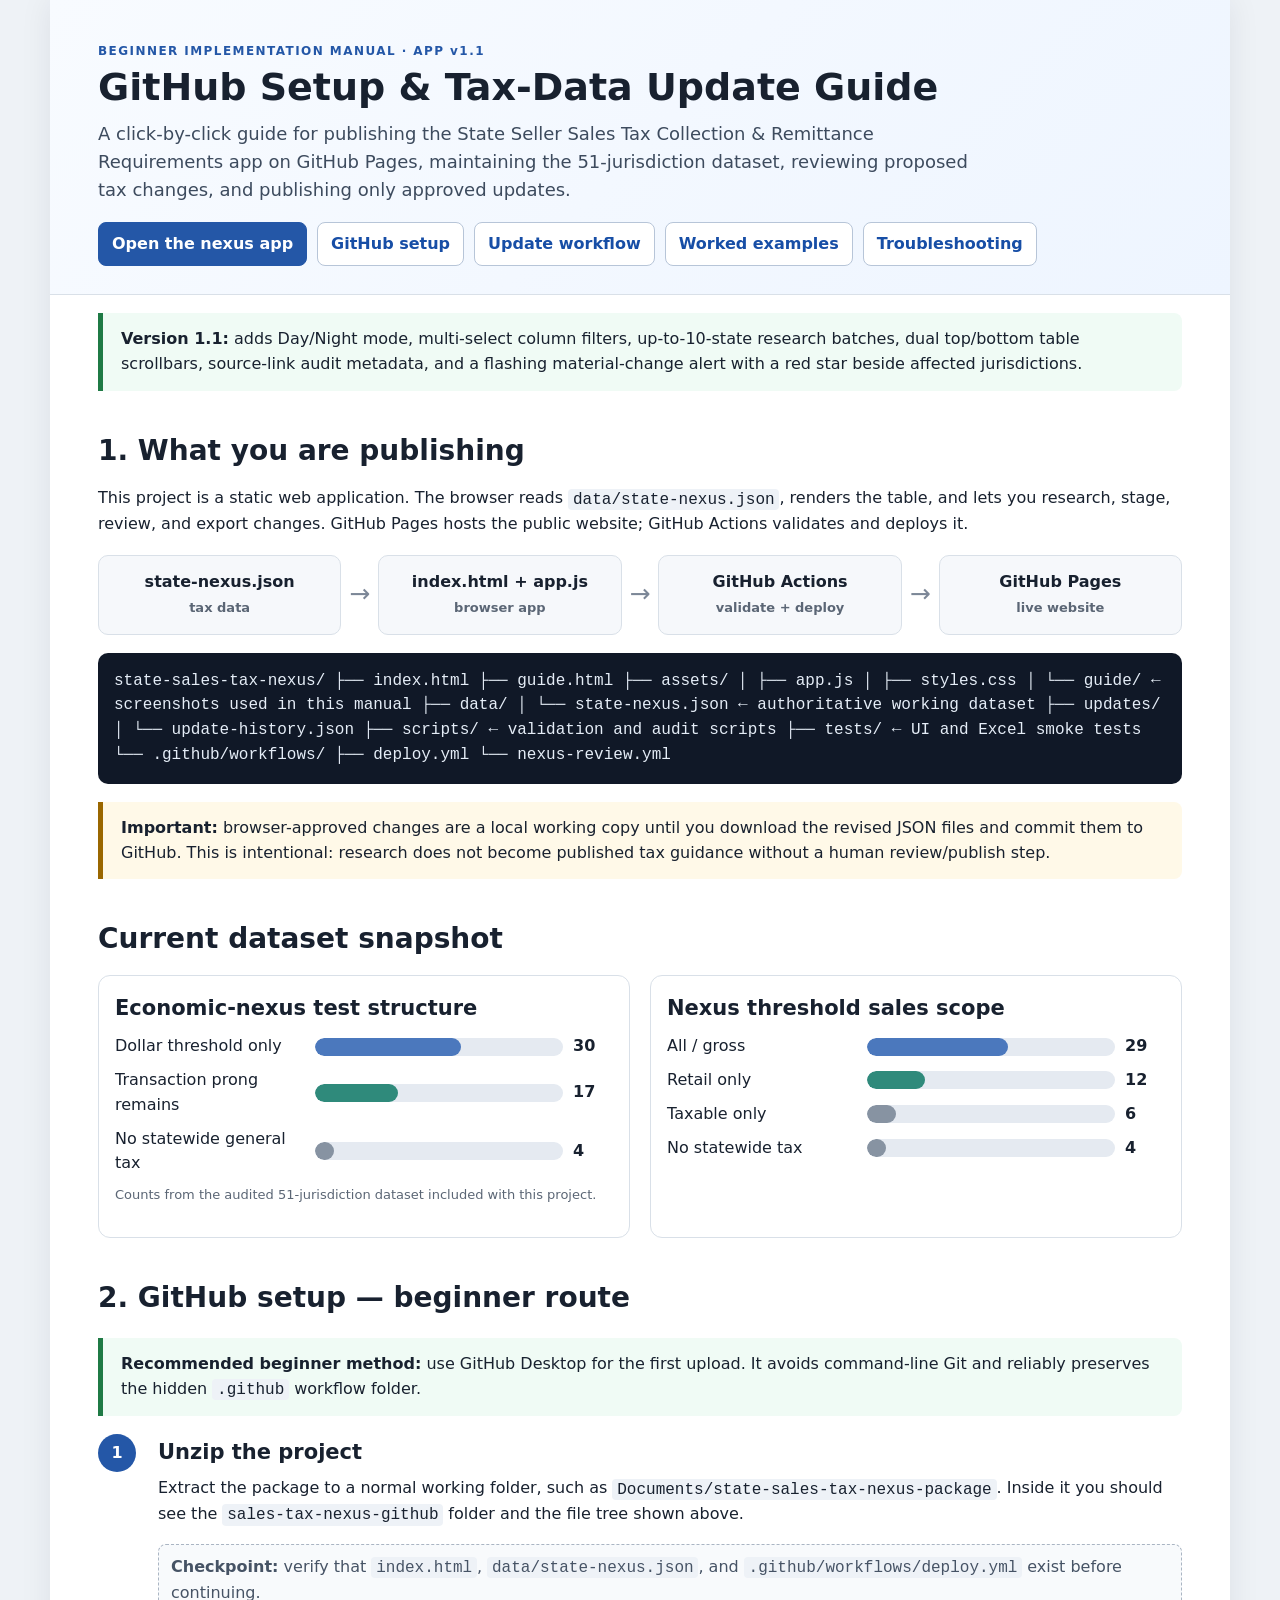
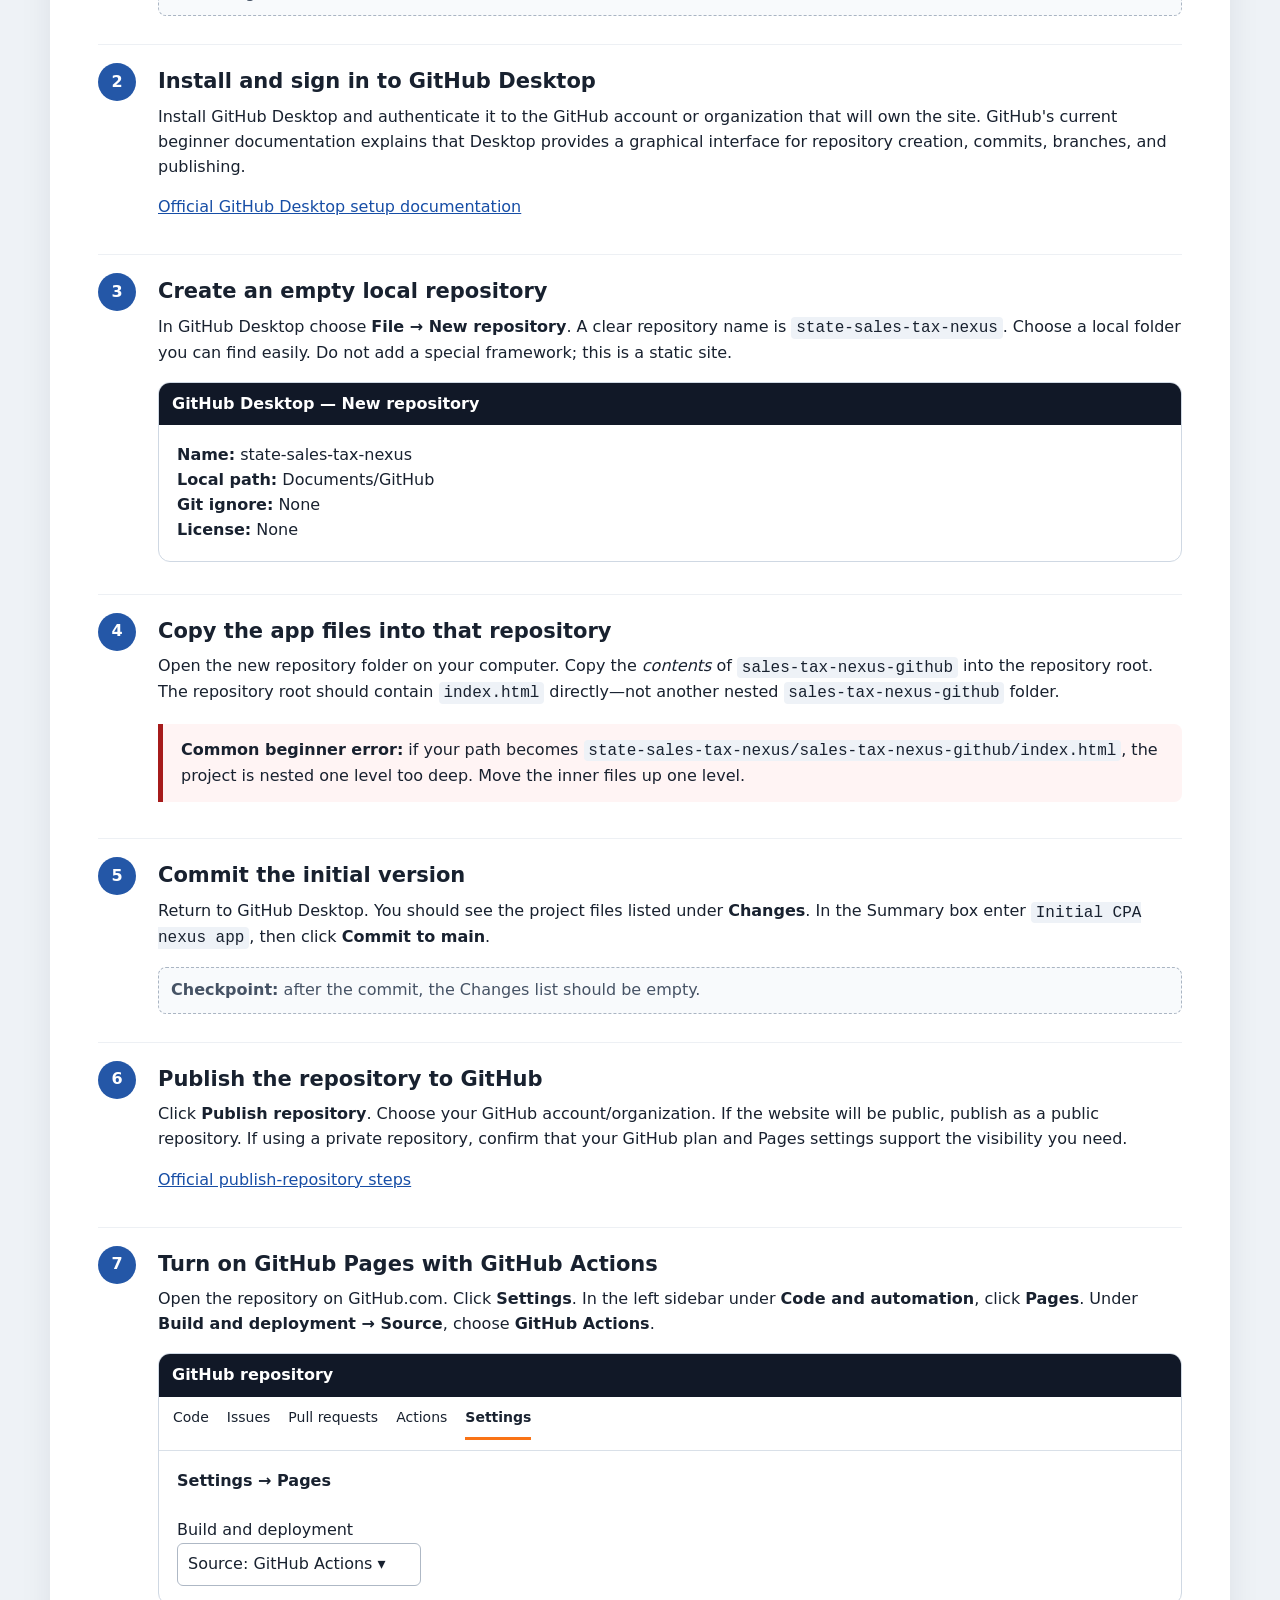
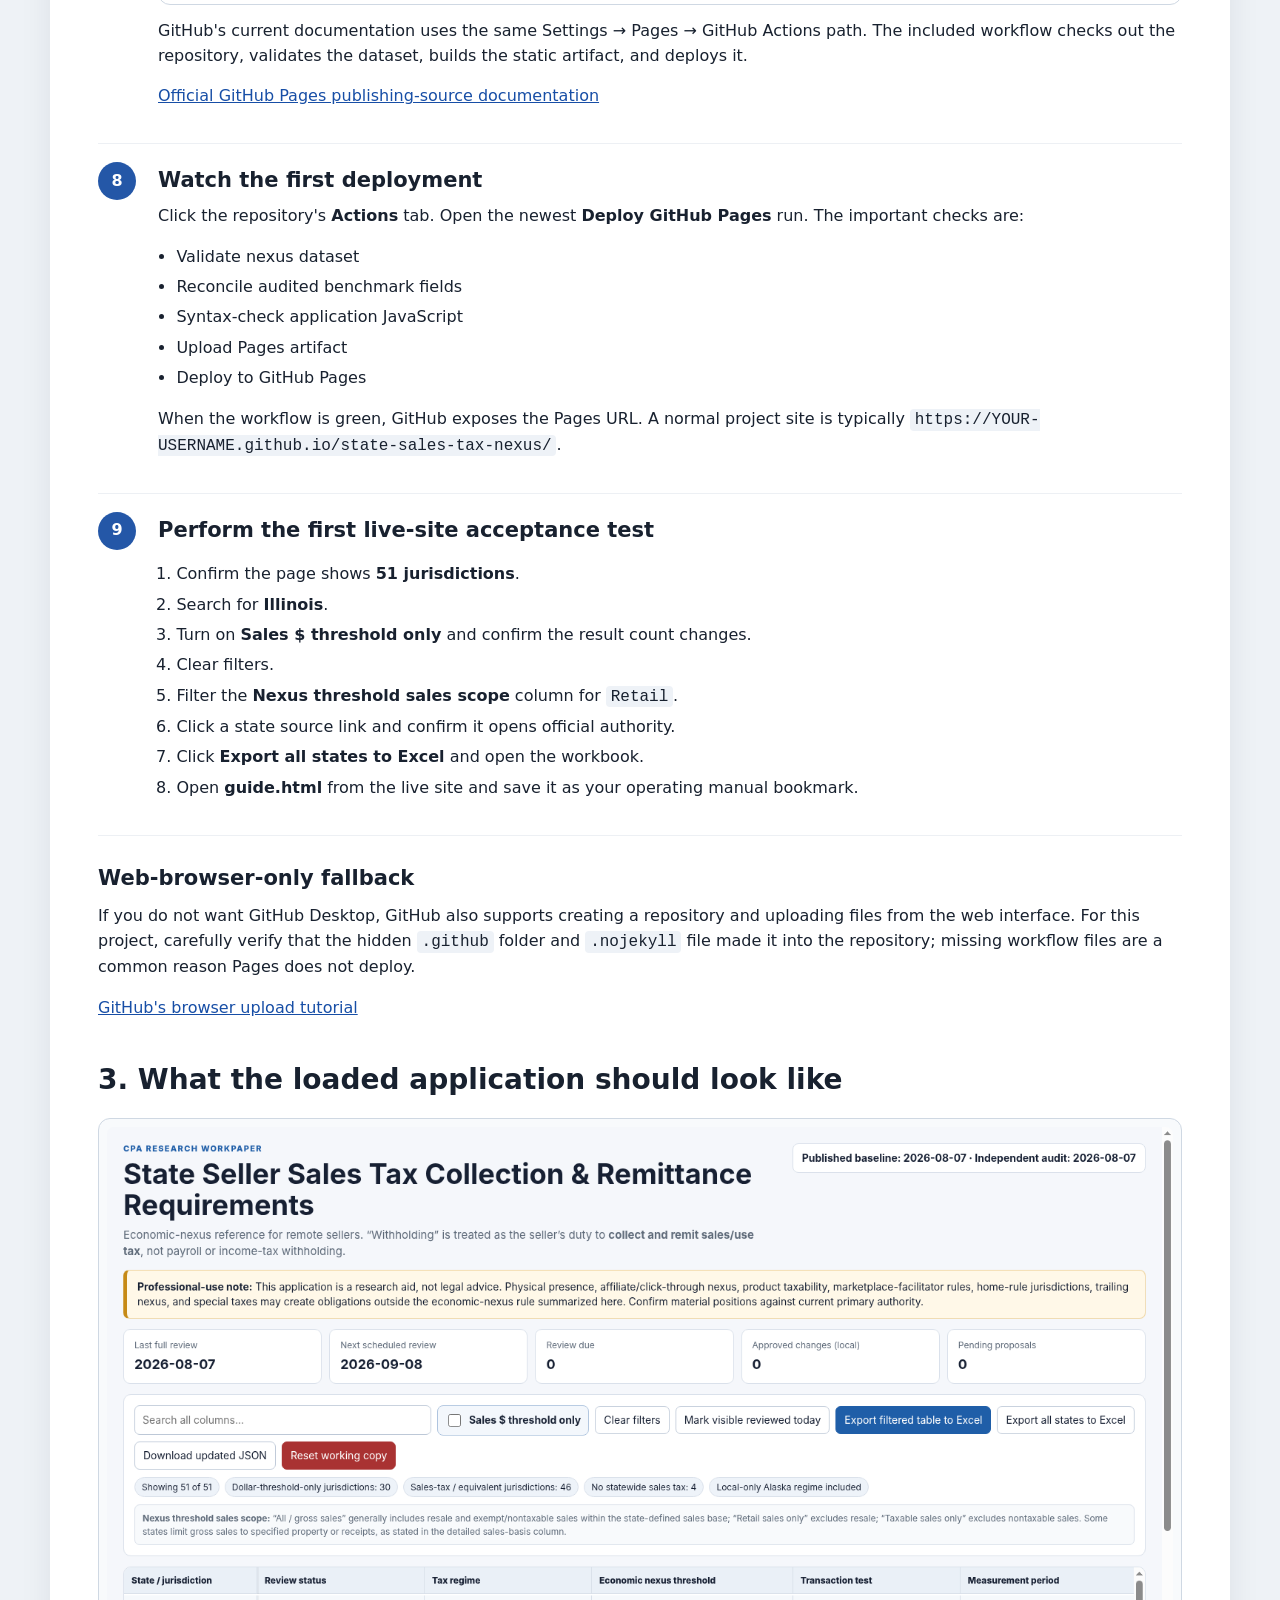
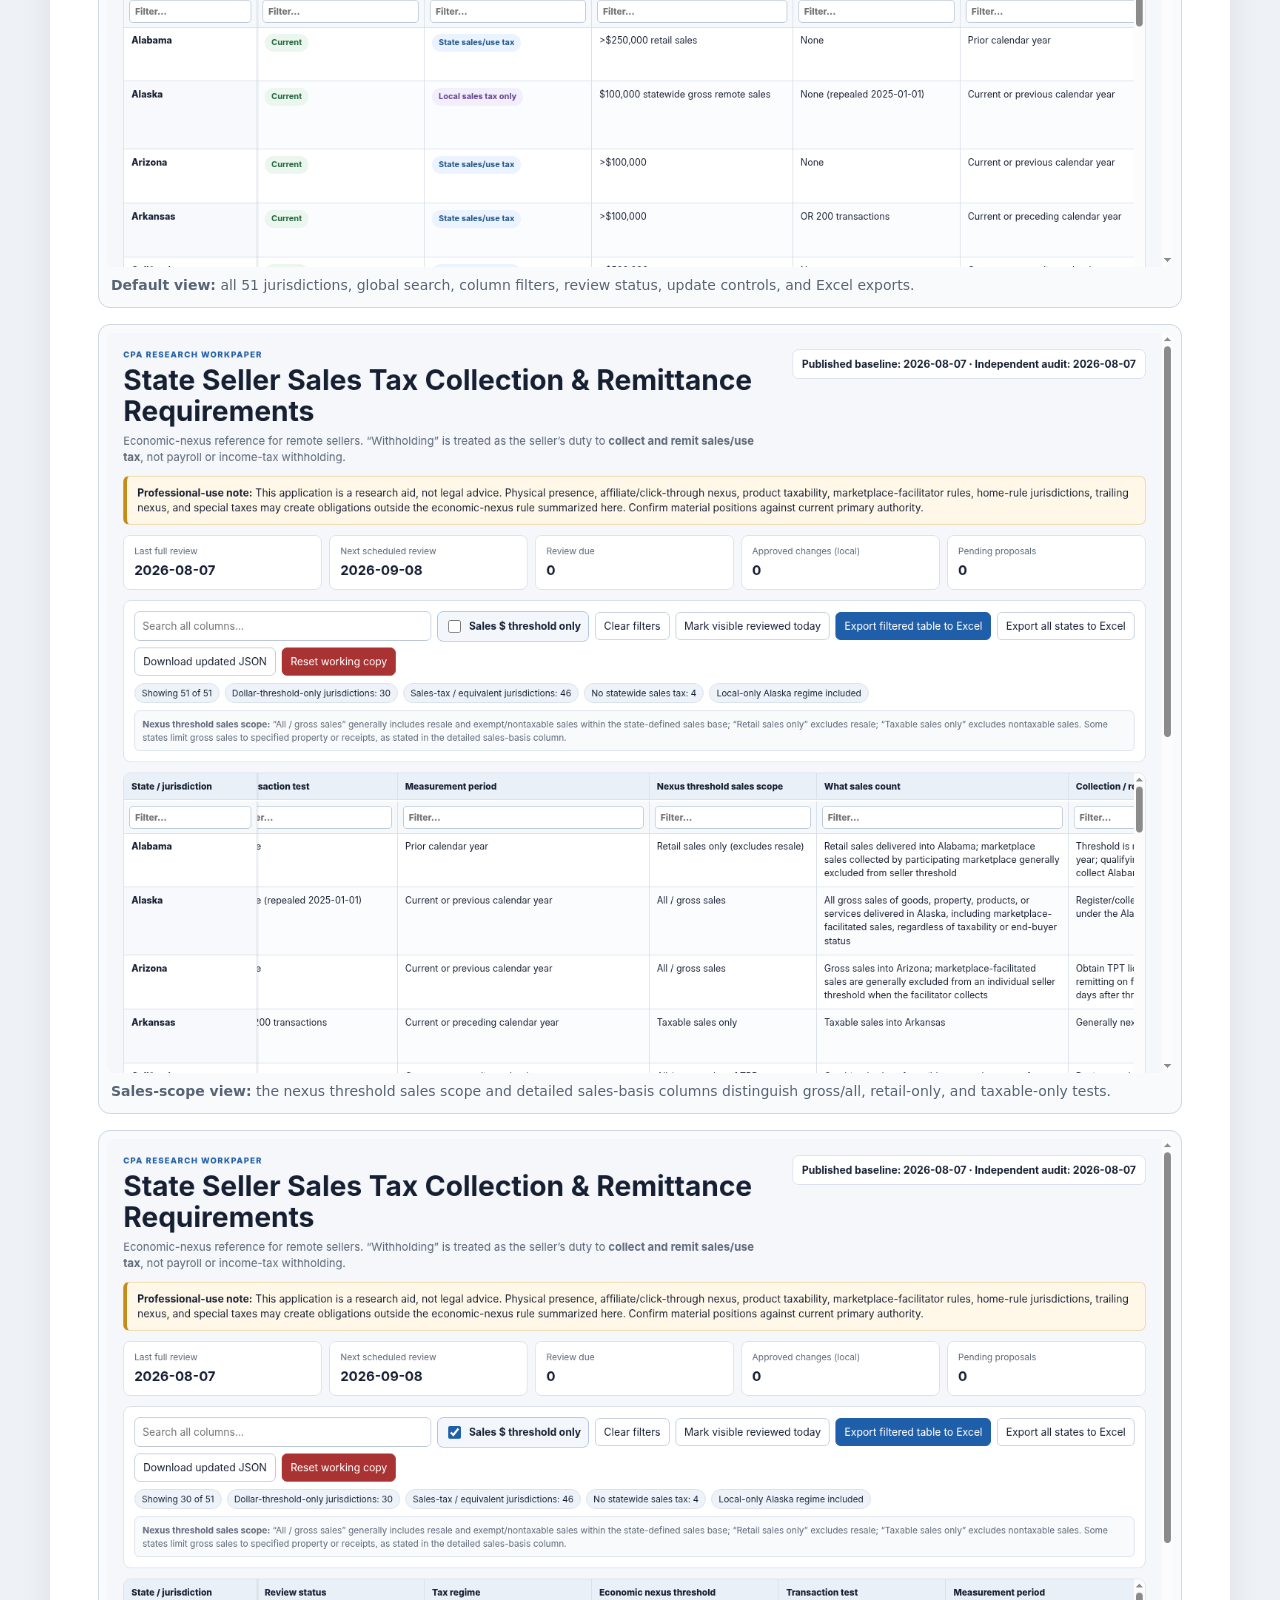
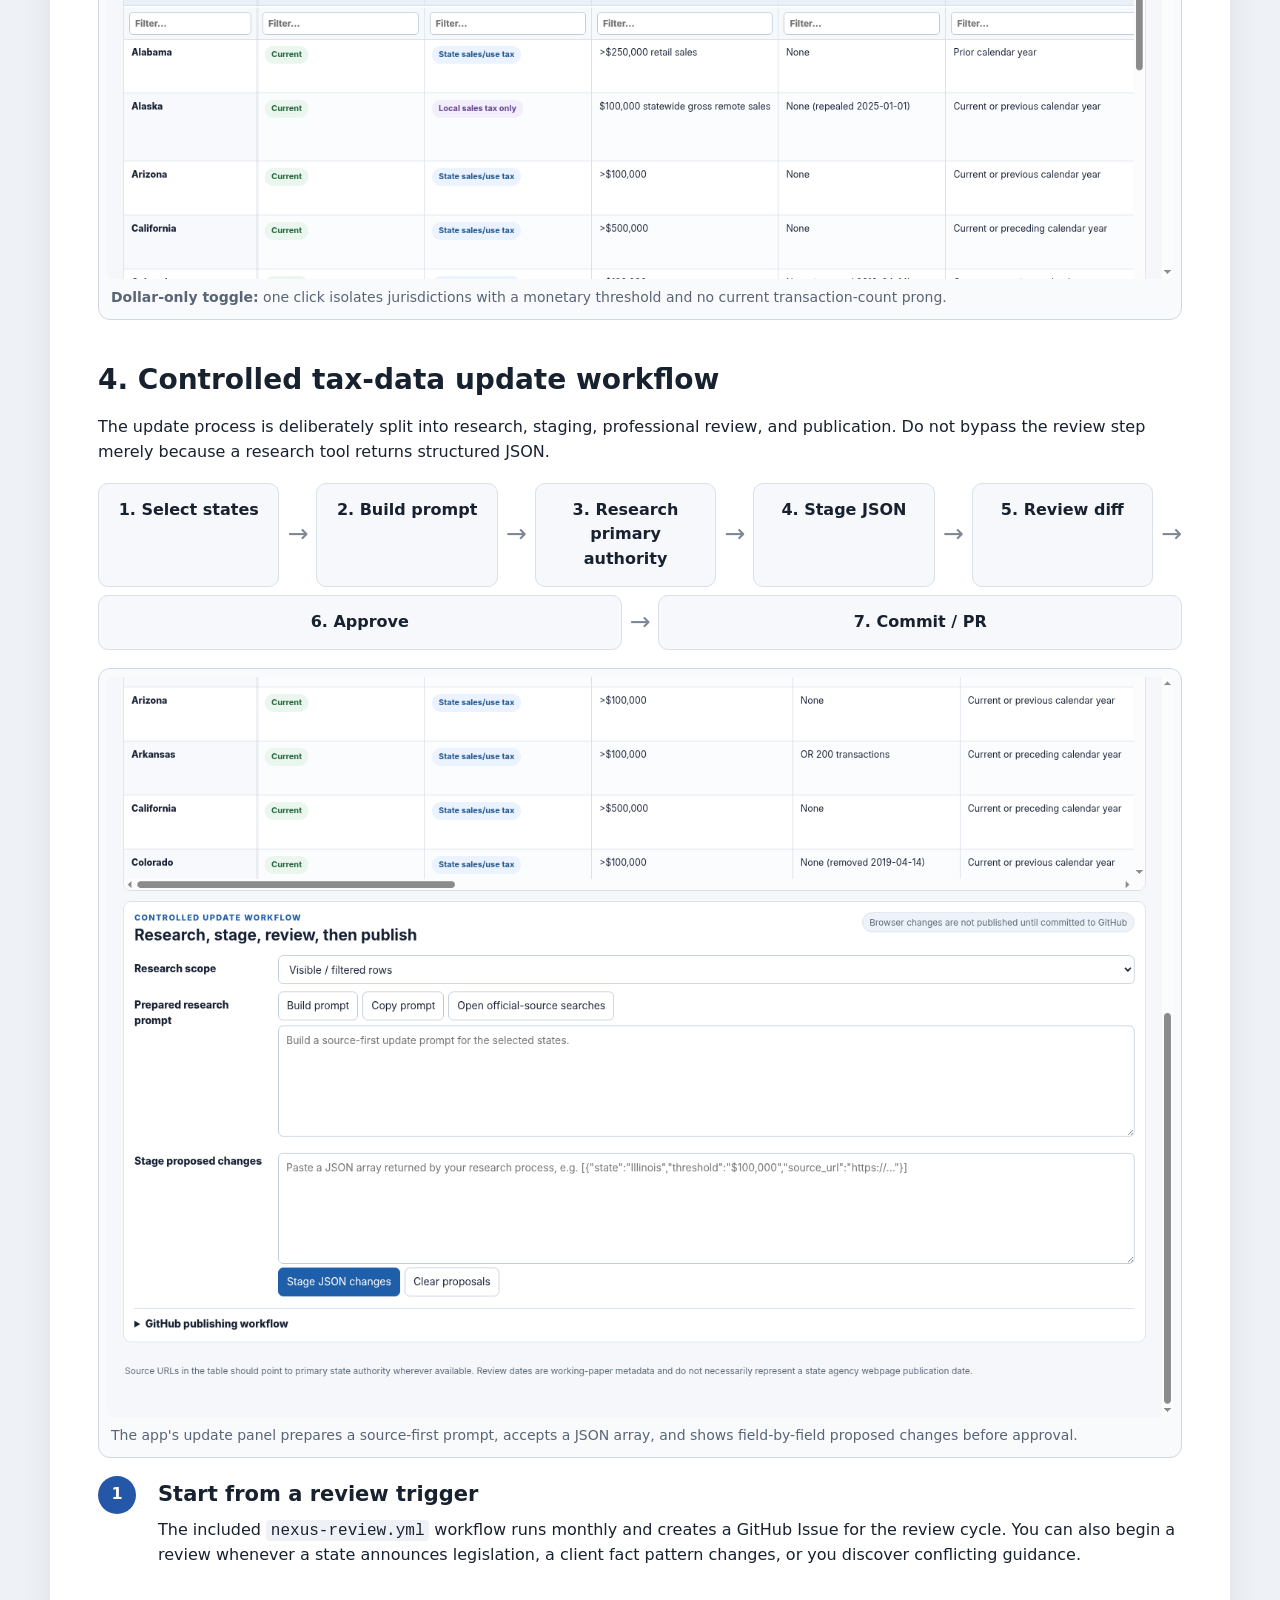
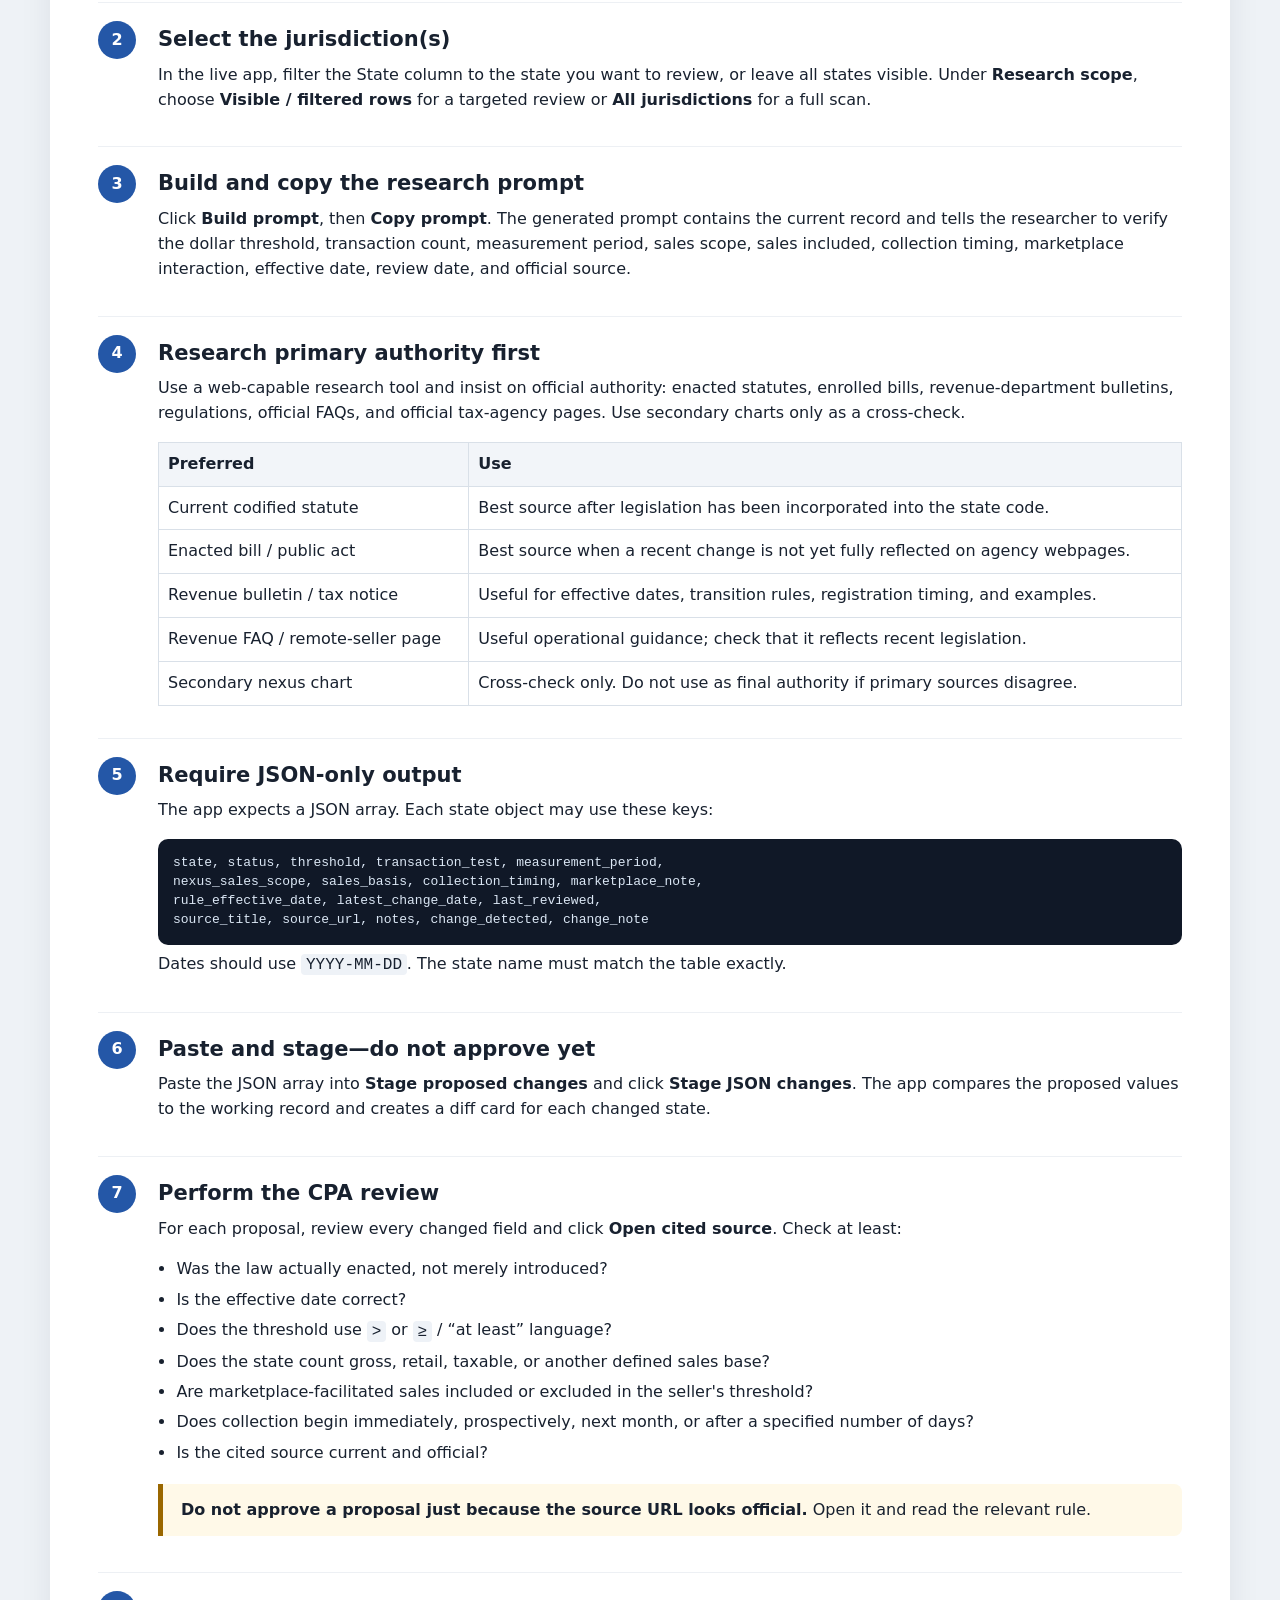
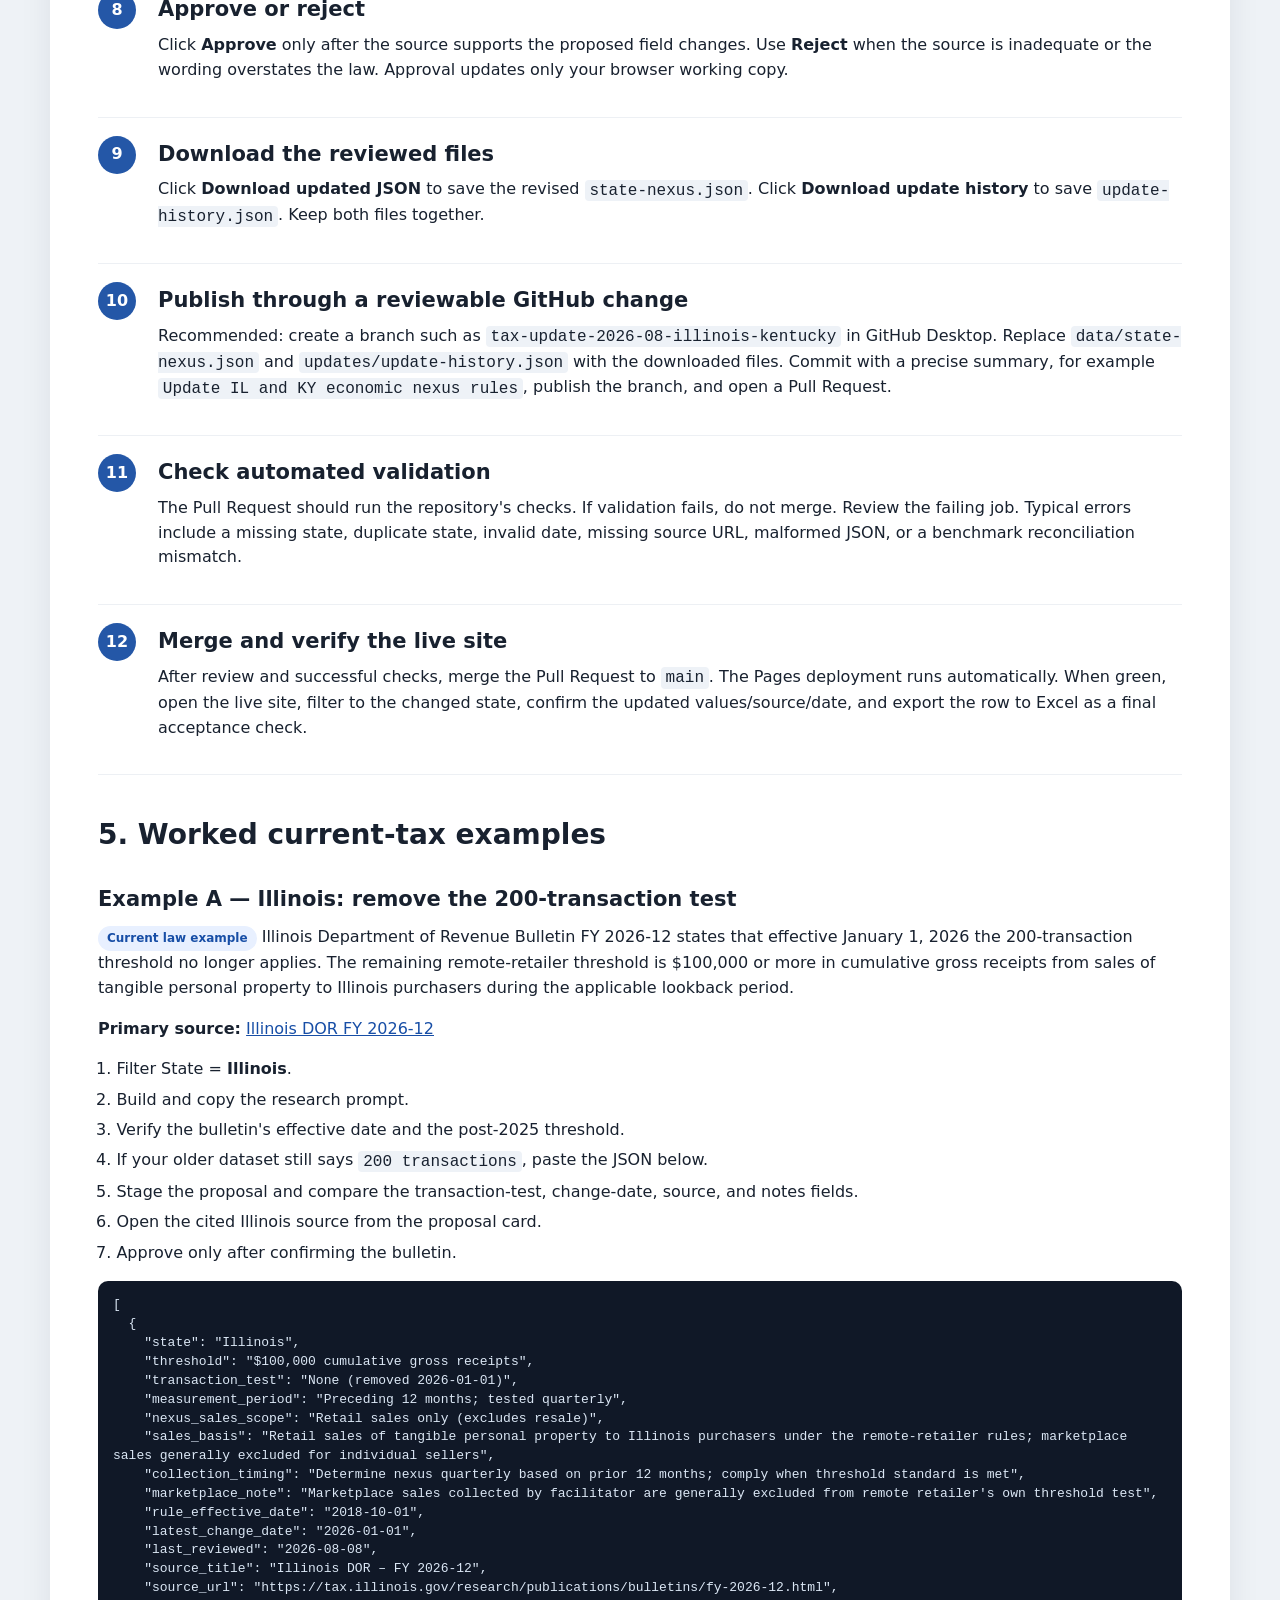
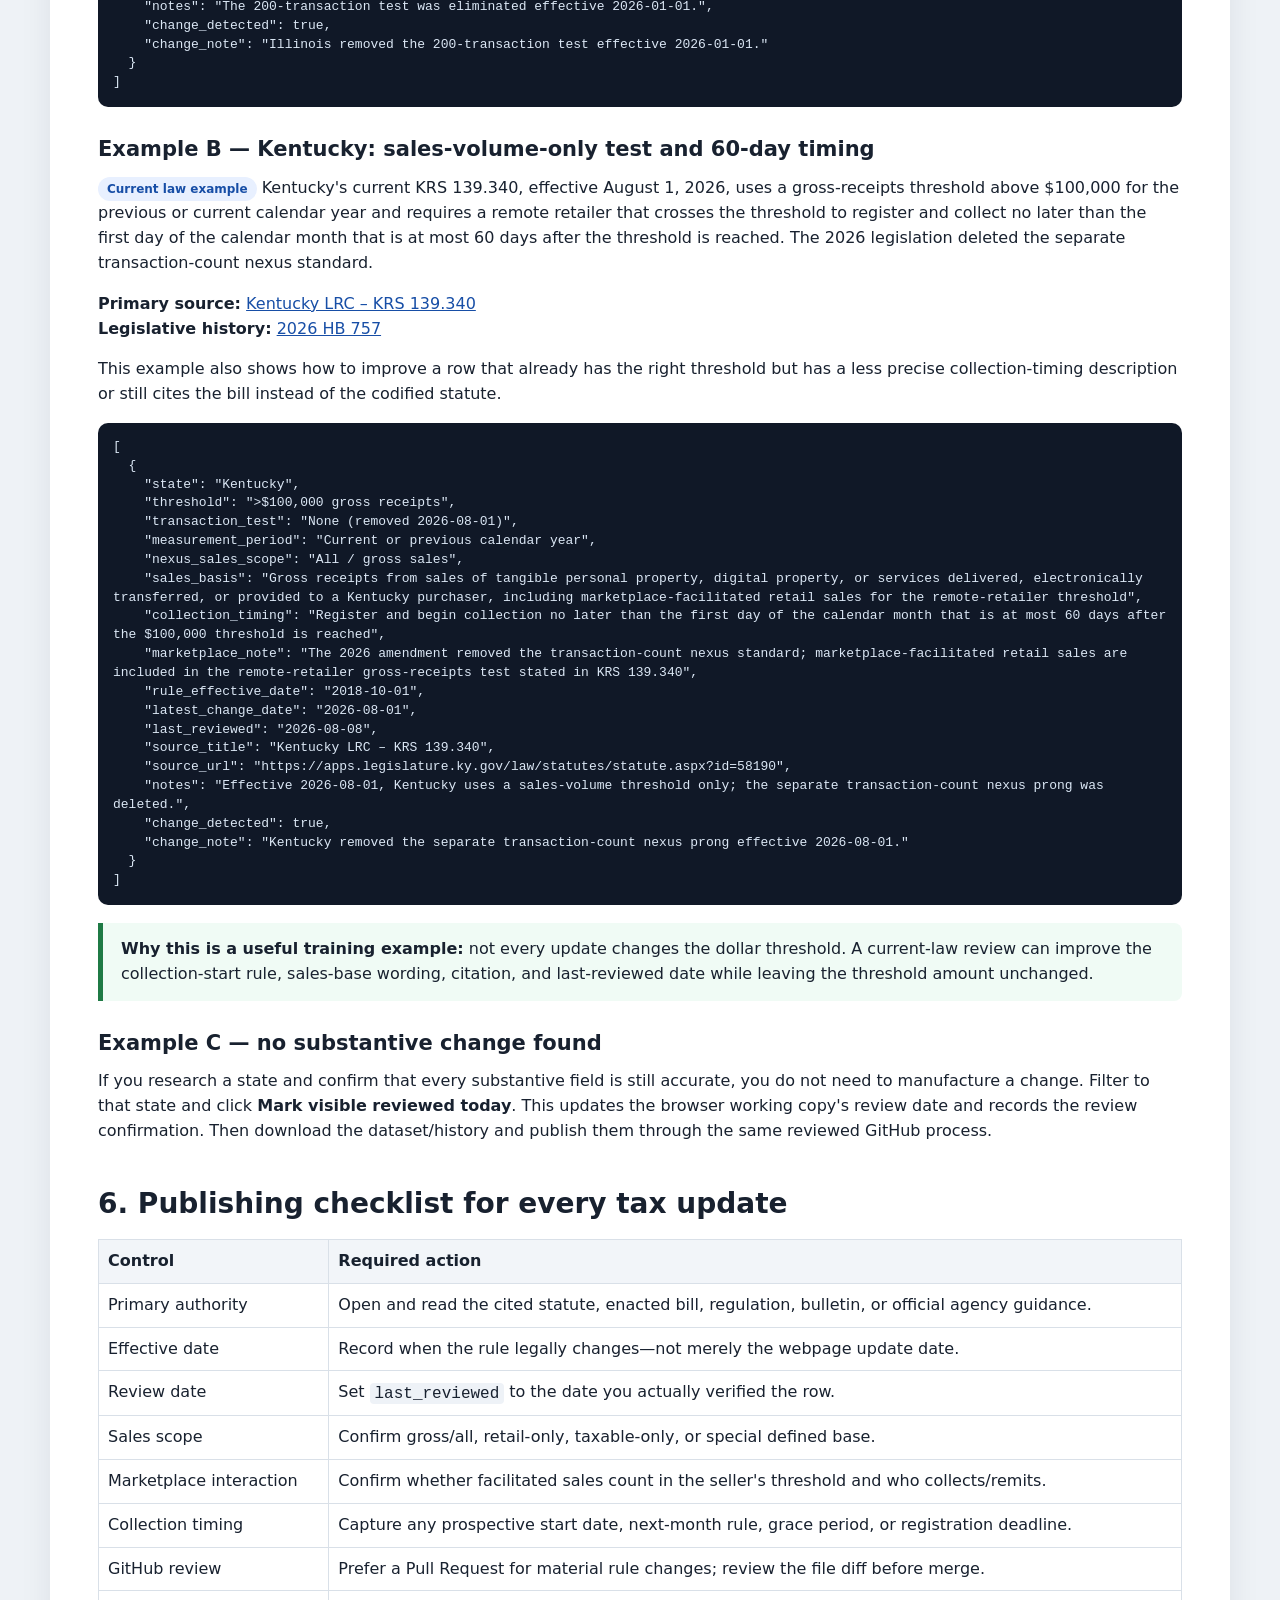
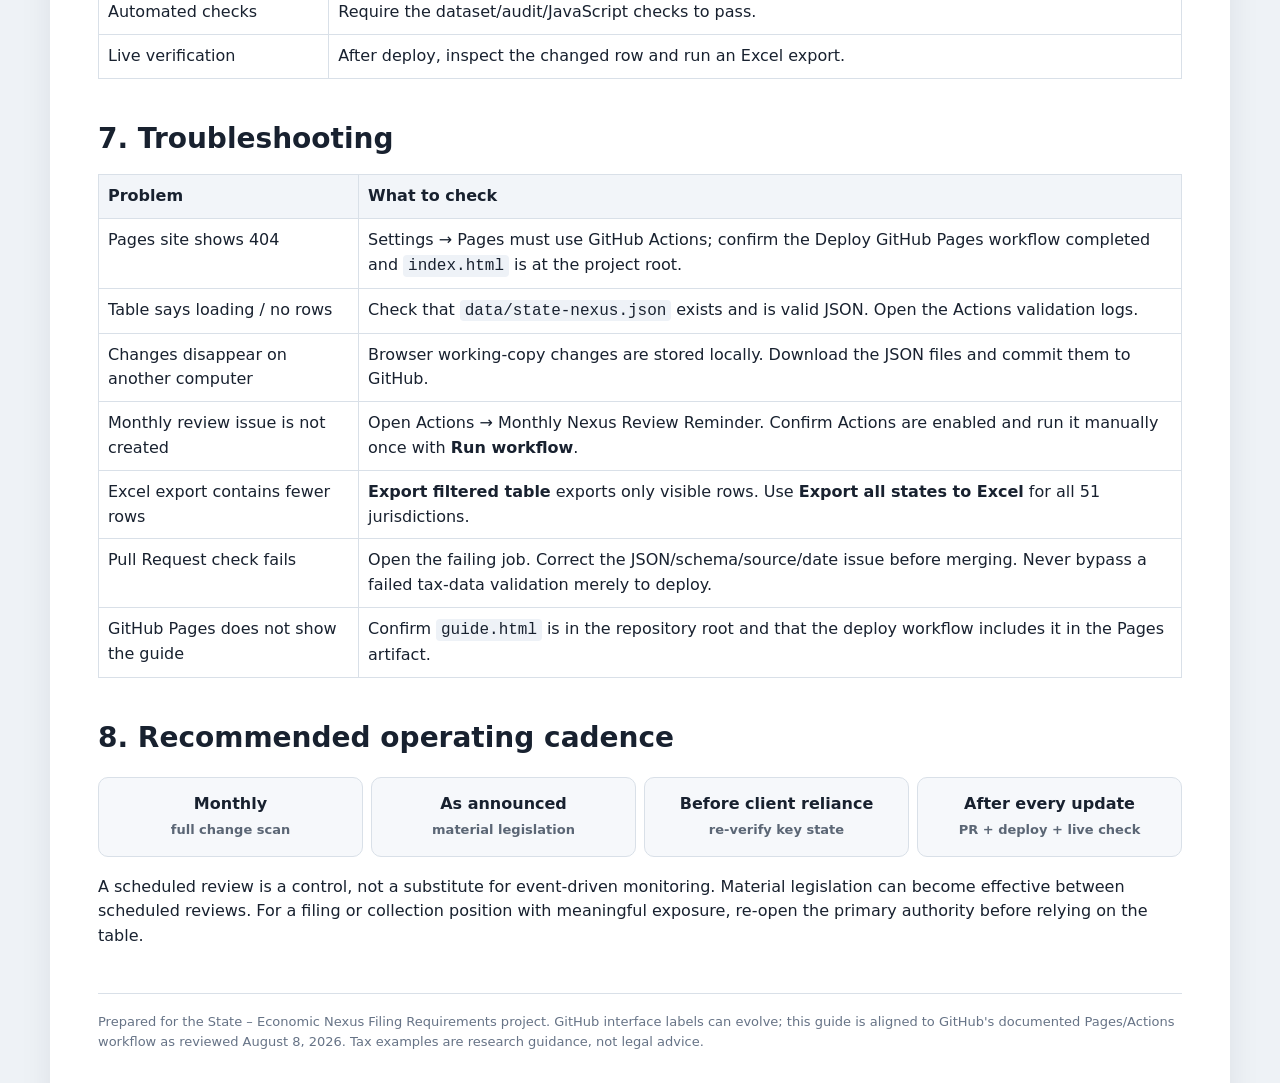
==== commit 30879439: "update to 1.1 from 1.0" ====
--- a/guide.html
+++ b/guide.html
@@ -20,12 +20,13 @@
 </head>
 <body><div class="wrap">
 <header class="hero">
-  <div class="eyebrow">BEGINNER IMPLEMENTATION MANUAL</div>
+  <div class="eyebrow">BEGINNER IMPLEMENTATION MANUAL · APP v1.1</div>
   <h1>GitHub Setup & Tax-Data Update Guide</h1>
   <p class="lede">A click-by-click guide for publishing the State Seller Sales Tax Collection & Remittance Requirements app on GitHub Pages, maintaining the 51-jurisdiction dataset, reviewing proposed tax changes, and publishing only approved updates.</p>
   <div class="nav"><a class="btn primary" href="./index.html">Open the nexus app</a><a class="btn" href="#setup">GitHub setup</a><a class="btn" href="#update">Update workflow</a><a class="btn" href="#examples">Worked examples</a><a class="btn" href="#troubleshooting">Troubleshooting</a></div>
 </header>
 <main>
+<div class="callout good"><strong>Version 1.1:</strong> adds Day/Night mode, multi-select column filters, up-to-10-state research batches, dual top/bottom table scrollbars, source-link audit metadata, and a flashing material-change alert with a red star beside affected jurisdictions.</div>
 <section>
 <h2>1. What you are publishing</h2>
 <p>This project is a static web application. The browser reads <code>data/state-nexus.json</code>, renders the table, and lets you research, stage, review, and export changes. GitHub Pages hosts the public website; GitHub Actions validates and deploys it.</p>
@@ -110,7 +111,7 @@
 <div class="step"><div class="num">5</div><div><h3>Require JSON-only output</h3><p>The app expects a JSON array. Each state object may use these keys:</p><div class="codebox">state, status, threshold, transaction_test, measurement_period,
 nexus_sales_scope, sales_basis, collection_timing, marketplace_note,
 rule_effective_date, latest_change_date, last_reviewed,
-source_title, source_url, notes</div><p>Dates should use <code>YYYY-MM-DD</code>. The state name must match the table exactly.</p></div></div>
+source_title, source_url, notes, change_detected, change_note</div><p>Dates should use <code>YYYY-MM-DD</code>. The state name must match the table exactly.</p></div></div>
 <div class="step"><div class="num">6</div><div><h3>Paste and stage—do not approve yet</h3><p>Paste the JSON array into <strong>Stage proposed changes</strong> and click <strong>Stage JSON changes</strong>. The app compares the proposed values to the working record and creates a diff card for each changed state.</p></div></div>
 <div class="step"><div class="num">7</div><div><h3>Perform the CPA review</h3><p>For each proposal, review every changed field and click <strong>Open cited source</strong>. Check at least:</p><ul class="check"><li>Was the law actually enacted, not merely introduced?</li><li>Is the effective date correct?</li><li>Does the threshold use <code>&gt;</code> or <code>≥</code> / “at least” language?</li><li>Does the state count gross, retail, taxable, or another defined sales base?</li><li>Are marketplace-facilitated sales included or excluded in the seller's threshold?</li><li>Does collection begin immediately, prospectively, next month, or after a specified number of days?</li><li>Is the cited source current and official?</li></ul><div class="callout warn"><strong>Do not approve a proposal just because the source URL looks official.</strong> Open it and read the relevant rule.</div></div></div>
 <div class="step"><div class="num">8</div><div><h3>Approve or reject</h3><p>Click <strong>Approve</strong> only after the source supports the proposed field changes. Use <strong>Reject</strong> when the source is inadequate or the wording overstates the law. Approval updates only your browser working copy.</p></div></div>
@@ -141,7 +142,9 @@
     "last_reviewed": "2026-08-08",
     "source_title": "Illinois DOR – FY 2026-12",
     "source_url": "https://tax.illinois.gov/research/publications/bulletins/fy-2026-12.html",
-    "notes": "The 200-transaction test was eliminated effective 2026-01-01."
+    "notes": "The 200-transaction test was eliminated effective 2026-01-01.",
+    "change_detected": true,
+    "change_note": "Illinois removed the 200-transaction test effective 2026-01-01."
   }
 ]</div>
 
@@ -164,7 +167,9 @@
     "last_reviewed": "2026-08-08",
     "source_title": "Kentucky LRC – KRS 139.340",
     "source_url": "https://apps.legislature.ky.gov/law/statutes/statute.aspx?id=58190",
-    "notes": "Effective 2026-08-01, Kentucky uses a sales-volume threshold only; the separate transaction-count nexus prong was deleted."
+    "notes": "Effective 2026-08-01, Kentucky uses a sales-volume threshold only; the separate transaction-count nexus prong was deleted.",
+    "change_detected": true,
+    "change_note": "Kentucky removed the separate transaction-count nexus prong effective 2026-08-01."
   }
 ]</div>
 <div class="callout good"><strong>Why this is a useful training example:</strong> not every update changes the dollar threshold. A current-law review can improve the collection-start rule, sales-base wording, citation, and last-reviewed date while leaving the threshold amount unchanged.</div>
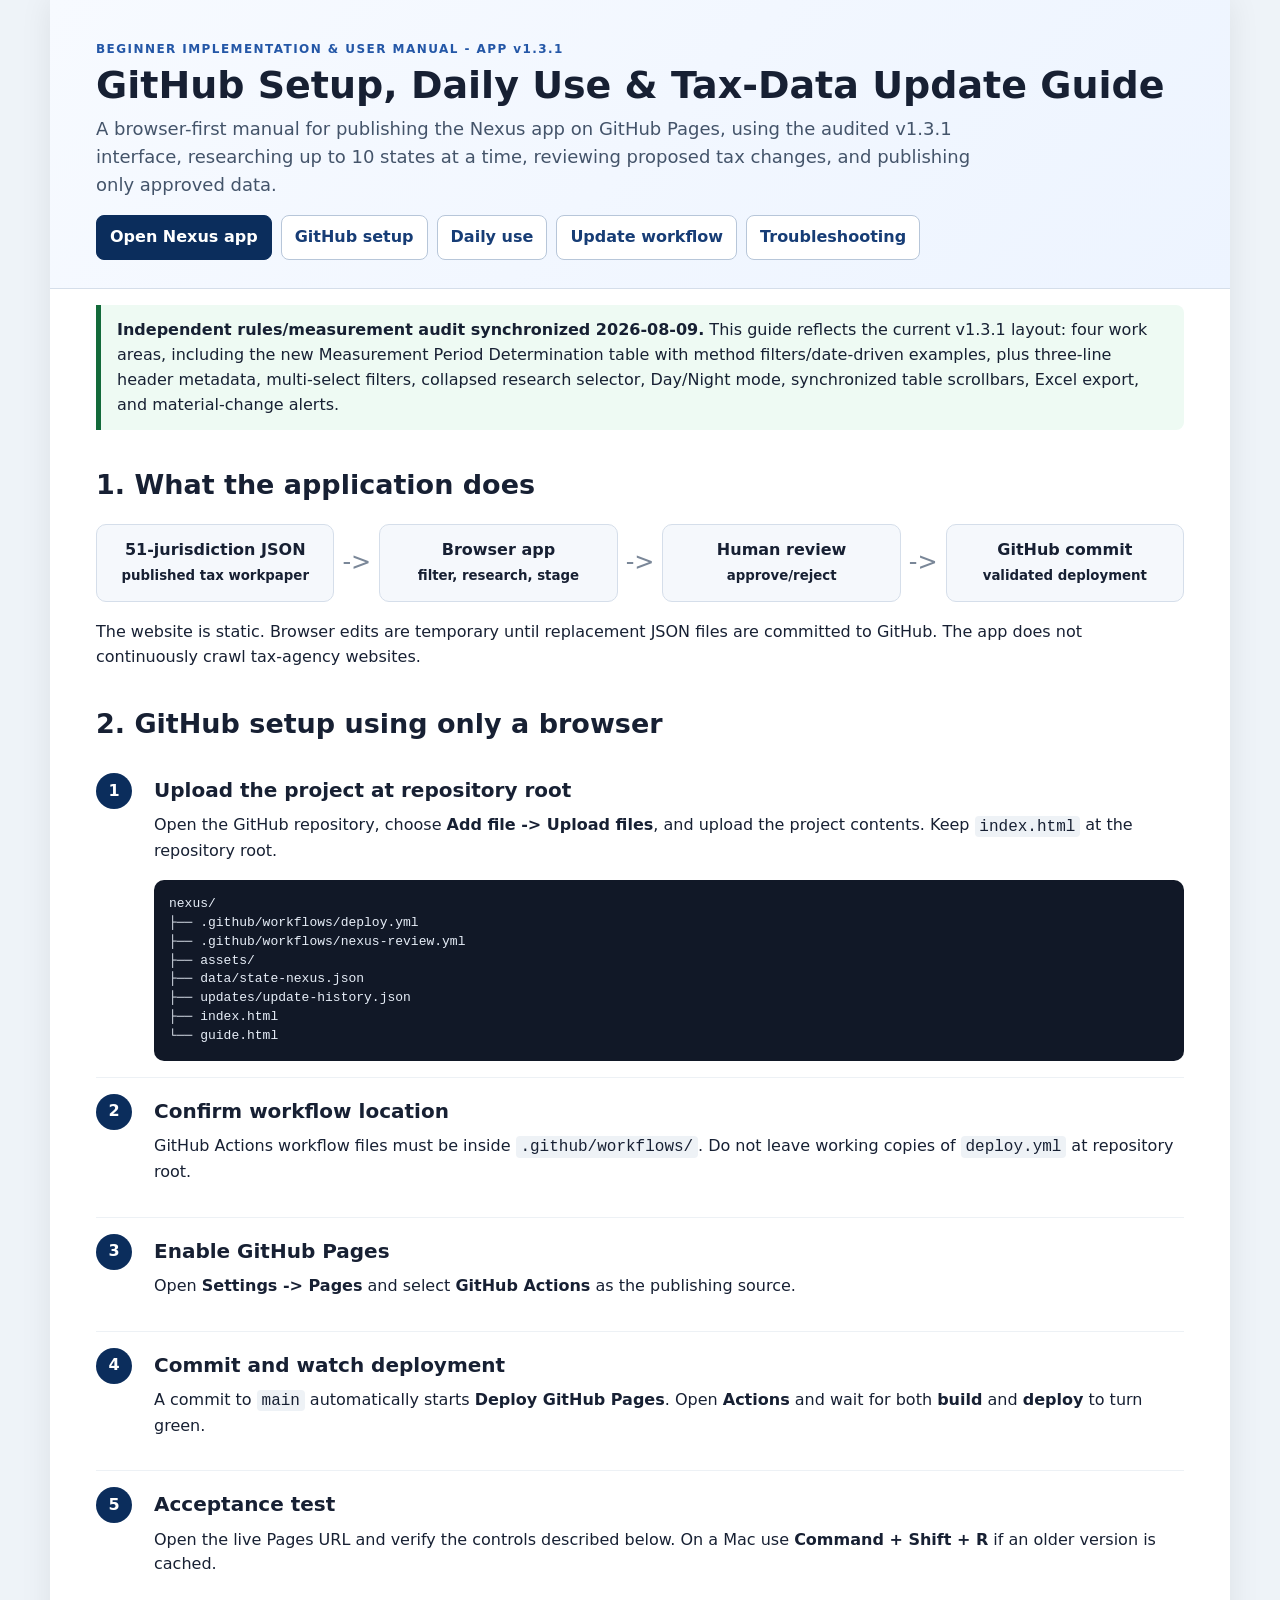
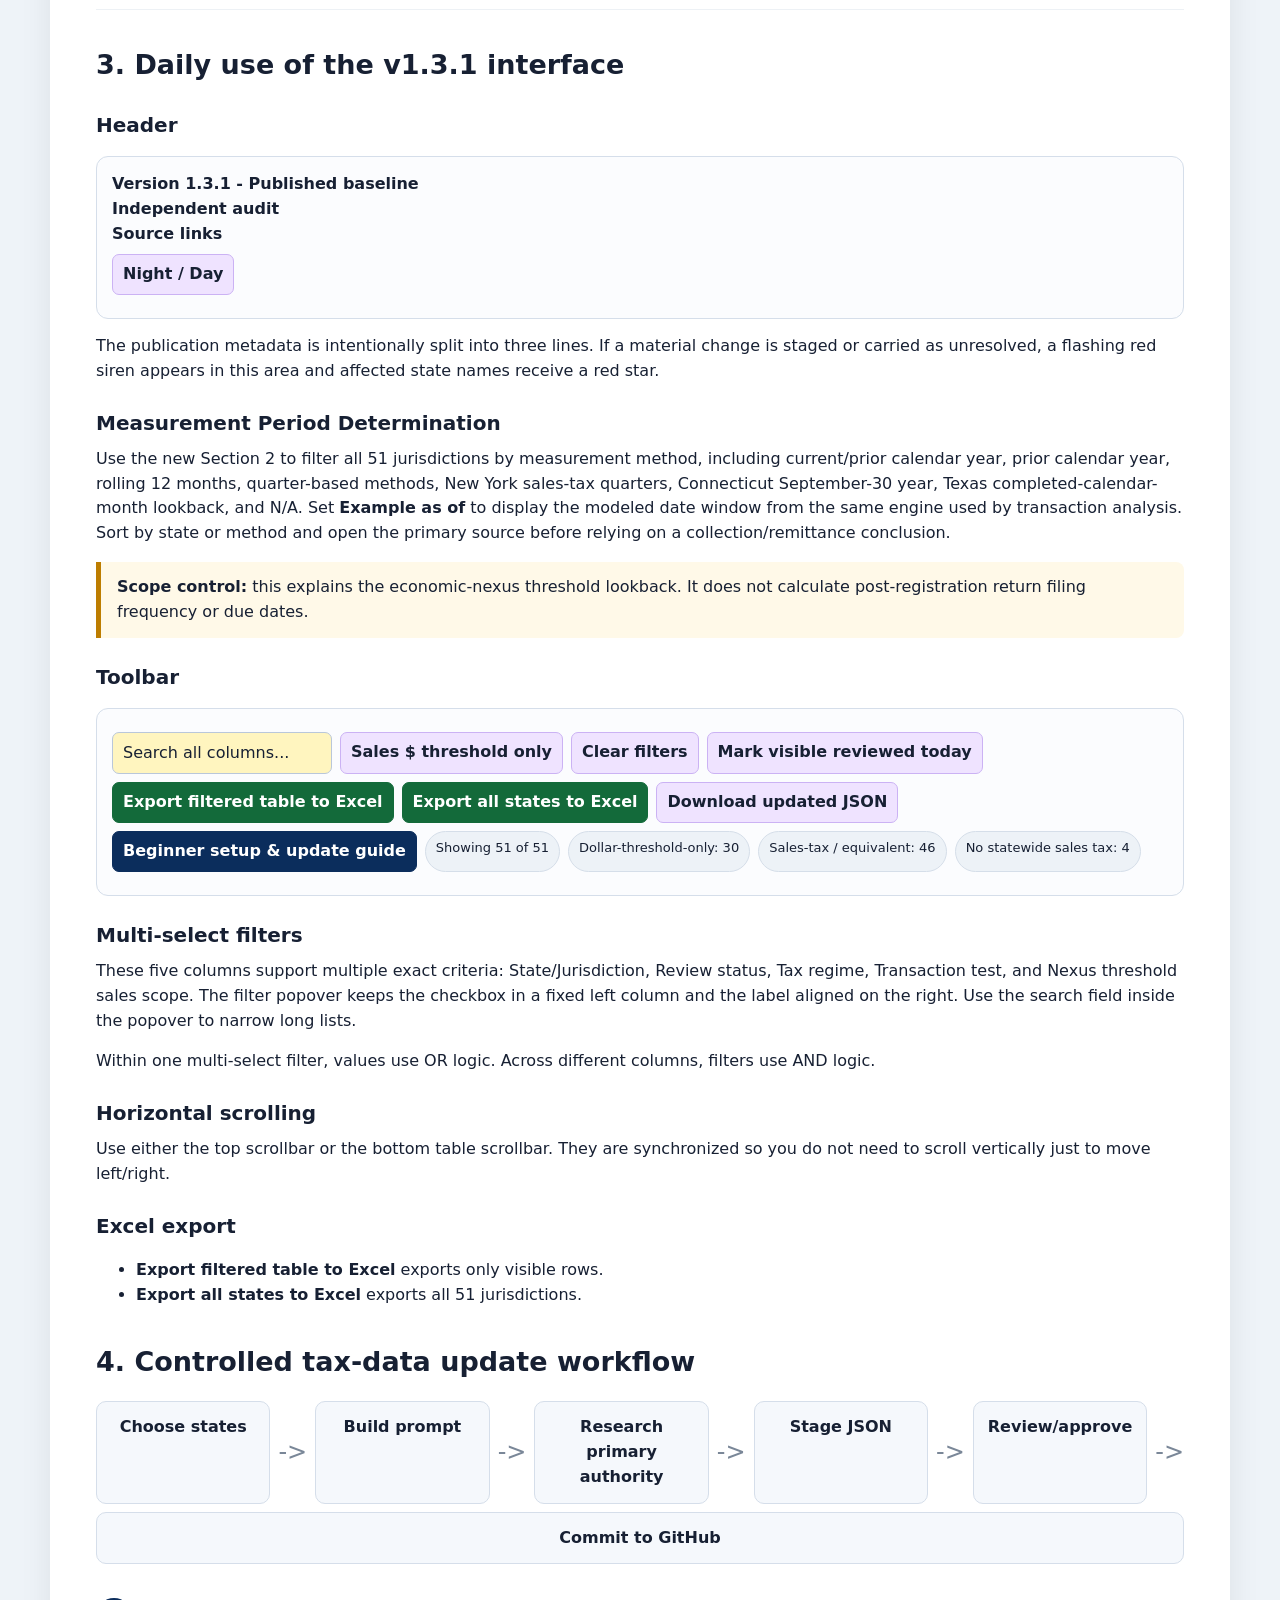
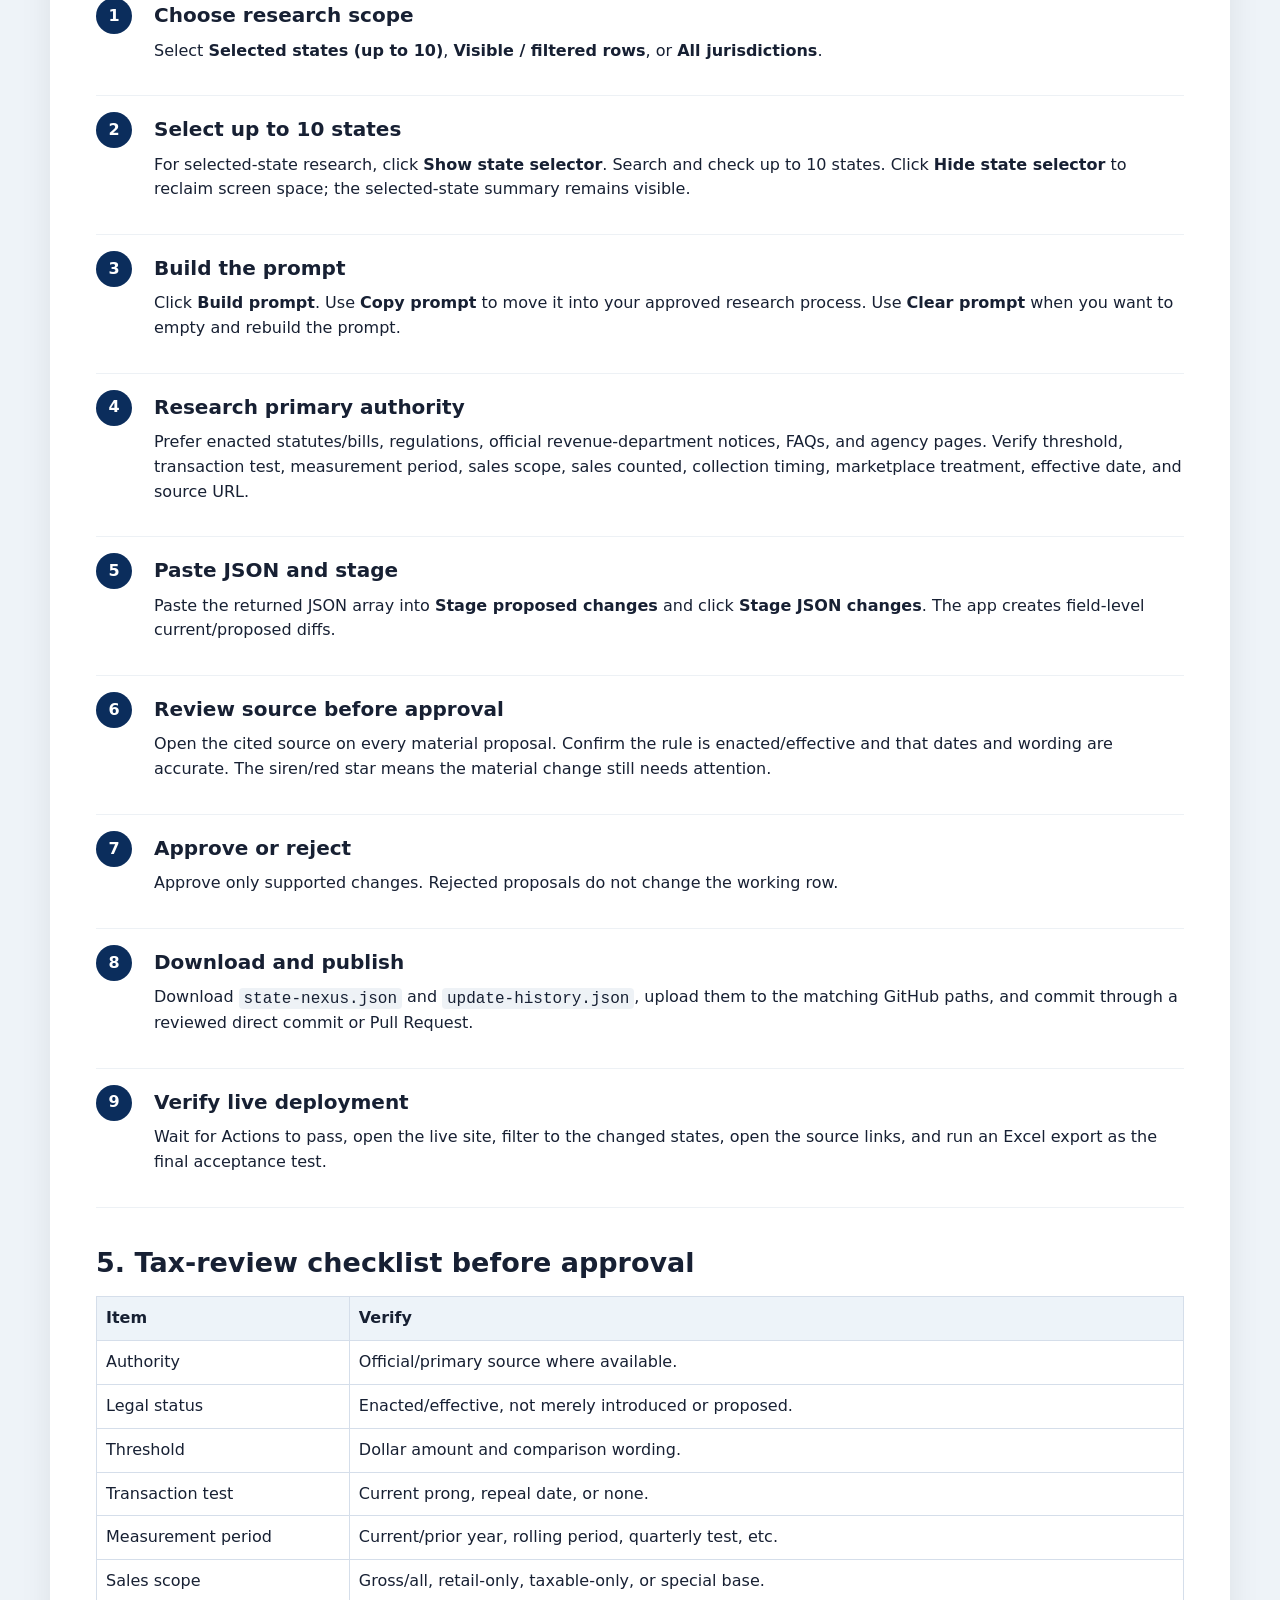
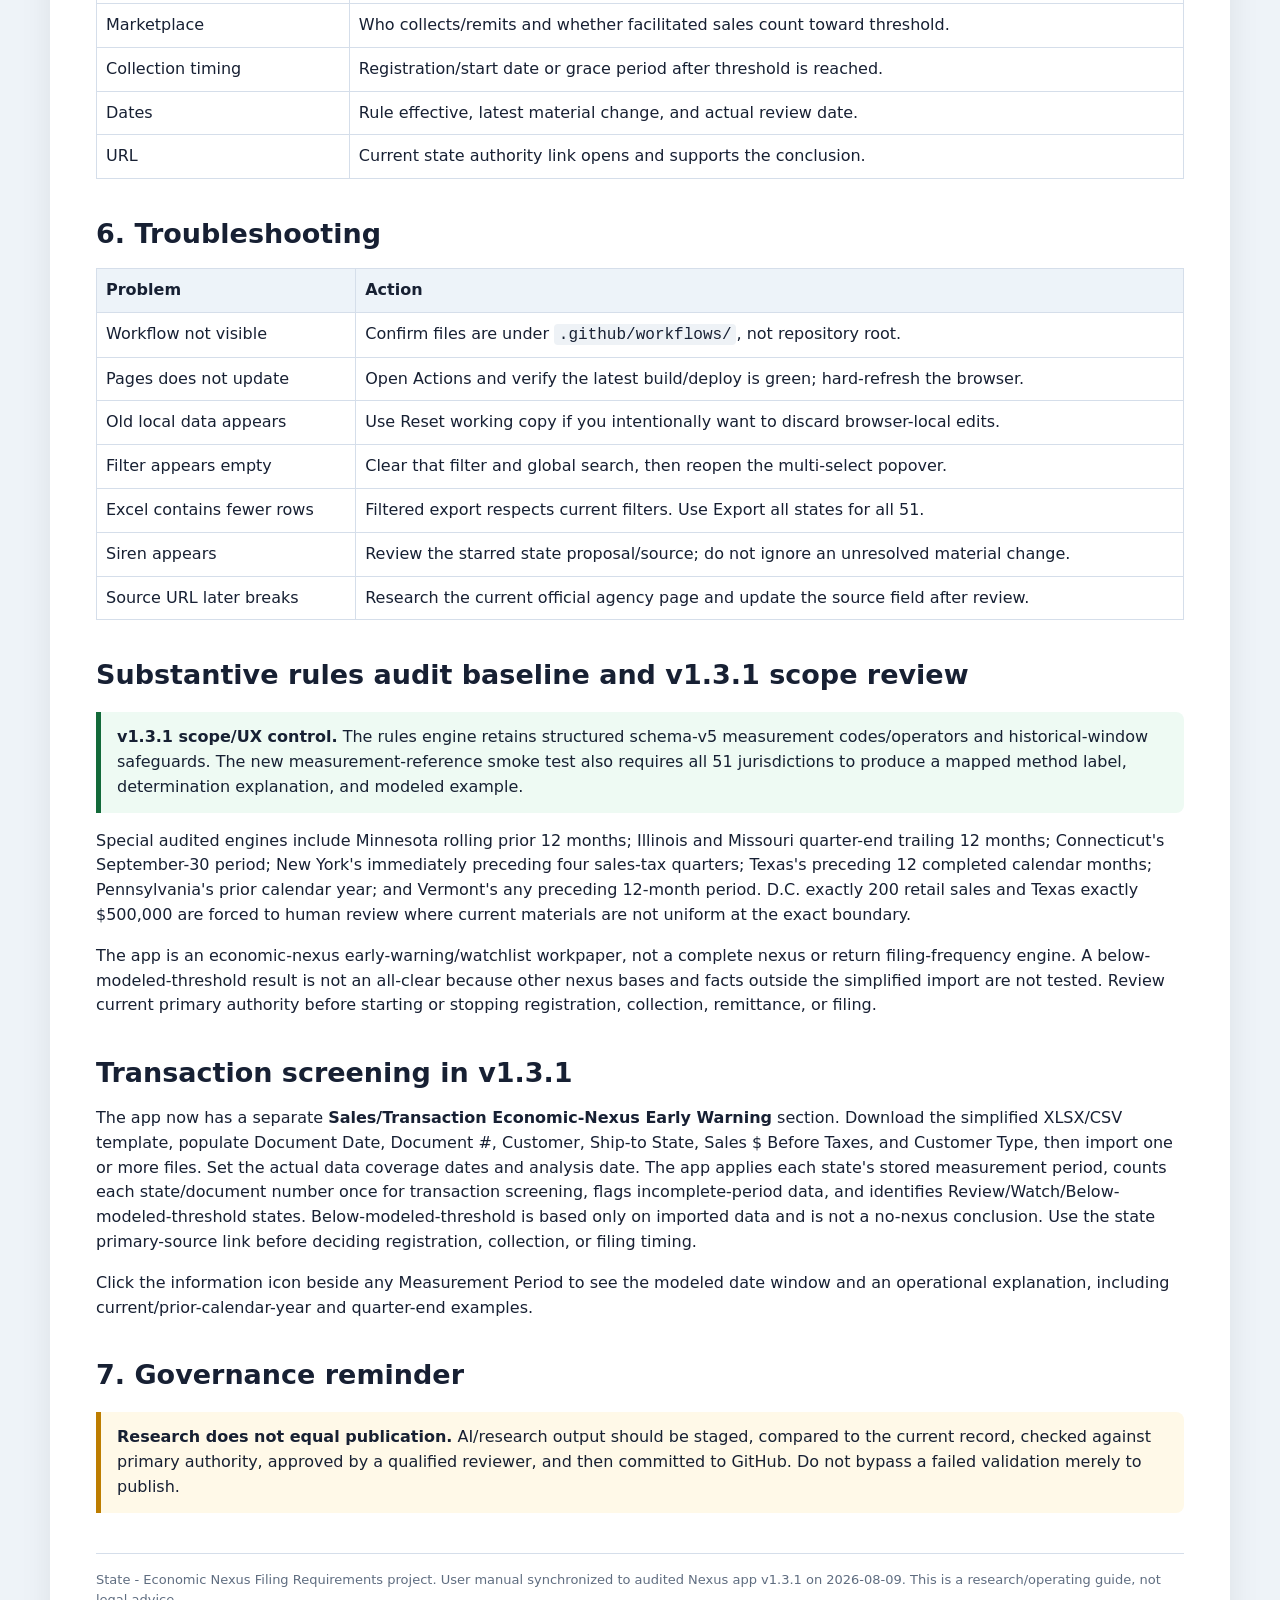
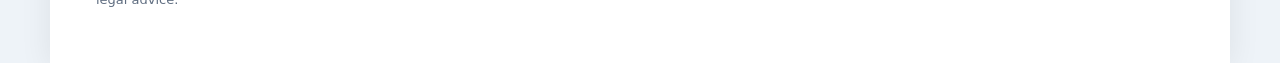
==== commit 71c3bd7f: "Update from 1.1 to v1.3.1" ====
--- a/guide.html
+++ b/guide.html
@@ -3,211 +3,116 @@
 <head>
 <meta charset="UTF-8">
 <meta name="viewport" content="width=device-width,initial-scale=1">
-<title>Beginner Setup & Update Guide | State Sales Tax Nexus App</title>
+<title>Beginner Setup & Update Guide | Nexus App v1.3.1</title>
 <style>
-:root{--ink:#18212f;--muted:#5b6675;--line:#d9e0e8;--soft:#f6f8fb;--accent:#2457a7;--accent2:#0f766e;--warn:#9a6700;--danger:#a61b1b;--good:#1f7a45;--white:#fff}
-*{box-sizing:border-box} body{margin:0;background:#eef2f6;color:var(--ink);font:16px/1.55 system-ui,-apple-system,Segoe UI,Roboto,Arial,sans-serif}
-a{color:#174ea6} code{background:#eef2f7;padding:.1rem .3rem;border-radius:4px}.wrap{max-width:1180px;margin:0 auto;background:#fff;min-height:100vh;box-shadow:0 0 30px rgba(20,30,45,.08)}
-.hero{padding:42px 48px 28px;background:linear-gradient(135deg,#f8fbff,#eef5ff);border-bottom:1px solid var(--line)}.eyebrow{font-size:12px;font-weight:800;letter-spacing:.12em;color:var(--accent)}h1{font-size:38px;line-height:1.12;margin:.35rem 0 .7rem}h2{font-size:28px;margin:38px 0 14px}h3{font-size:21px;margin:26px 0 10px}p{margin:.45rem 0 1rem}.lede{font-size:18px;color:#3d4b5e;max-width:900px}.nav{display:flex;gap:10px;flex-wrap:wrap;margin-top:18px}.btn{display:inline-block;padding:9px 13px;border:1px solid #b7c5d8;border-radius:8px;background:white;text-decoration:none;font-weight:700}.btn.primary{background:var(--accent);color:#fff;border-color:var(--accent)}
-main{padding:0 48px 60px}.callout{border-left:5px solid var(--accent);padding:14px 18px;background:#f4f8ff;margin:18px 0;border-radius:0 8px 8px 0}.callout.warn{border-left-color:var(--warn);background:#fff9e8}.callout.good{border-left-color:var(--good);background:#f0fbf5}.callout.danger{border-left-color:var(--danger);background:#fff4f4}
-.flow{display:flex;align-items:stretch;gap:8px;flex-wrap:wrap;margin:18px 0}.flow .box{flex:1 1 150px;min-width:135px;padding:14px;border:1px solid var(--line);border-radius:10px;background:var(--soft);font-weight:700;text-align:center}.flow .arrow{align-self:center;font-size:25px;color:#7c8797}.step{display:grid;grid-template-columns:46px 1fr;gap:14px;margin:18px 0;padding-bottom:18px;border-bottom:1px solid #edf0f4}.num{width:38px;height:38px;border-radius:50%;background:var(--accent);color:white;display:flex;align-items:center;justify-content:center;font-weight:800}.step h3{margin:2px 0 6px}.check{padding-left:1.15rem}.check li{margin:.35rem 0}.what{background:#f8fafc;border:1px dashed #aab5c3;border-radius:8px;padding:10px 12px;margin:10px 0;color:#465365}
-.mock{border:1px solid #cfd8e3;border-radius:12px;overflow:hidden;margin:14px 0;background:#fff}.mock .top{background:#111827;color:#fff;padding:9px 13px;font-weight:700}.mock .tabs{display:flex;gap:18px;padding:10px 14px;border-bottom:1px solid var(--line);font-size:14px}.mock .tabs b{border-bottom:3px solid #f97316;padding-bottom:8px}.mock .body{padding:18px}.select{display:inline-block;border:1px solid #aeb8c5;border-radius:6px;padding:8px 34px 8px 10px;background:#fff;min-width:220px}.path{font-family:ui-monospace,SFMono-Regular,Menlo,monospace;background:#101827;color:#e5edf7;border-radius:10px;padding:16px;overflow:auto}
-.grid2{display:grid;grid-template-columns:1fr 1fr;gap:20px}.chart{border:1px solid var(--line);border-radius:12px;padding:16px}.barrow{display:grid;grid-template-columns:190px 1fr 40px;gap:10px;align-items:center;margin:9px 0}.bar{height:18px;background:#e5eaf1;border-radius:99px;overflow:hidden}.fill{height:100%;background:#4b78bd;border-radius:99px}.fill.alt{background:#2f8a7b}.fill.gray{background:#8793a2}.small{font-size:13px;color:var(--muted)}
-.shot{border:1px solid #cfd8e3;border-radius:12px;padding:8px;background:#f8fafc;margin:16px 0}.shot img{display:block;max-width:100%;height:auto;border-radius:7px}.caption{font-size:14px;color:#596577;margin:8px 4px 2px}.table{width:100%;border-collapse:collapse;margin:14px 0}.table th,.table td{border:1px solid var(--line);padding:9px;vertical-align:top;text-align:left}.table th{background:#f2f5f9}.codebox{background:#101827;color:#dbe7f5;border-radius:10px;padding:15px;overflow:auto;font:13px/1.45 ui-monospace,SFMono-Regular,Menlo,monospace;white-space:pre-wrap}.pill{display:inline-block;border-radius:999px;padding:3px 9px;background:#e8f0ff;color:#174ea6;font-size:12px;font-weight:800}.footer{margin-top:44px;padding-top:18px;border-top:1px solid var(--line);font-size:13px;color:#667386}
-@media(max-width:760px){.hero,main{padding-left:20px;padding-right:20px}h1{font-size:31px}.grid2{grid-template-columns:1fr}.barrow{grid-template-columns:145px 1fr 32px}.flow .arrow{display:none}}
-@media print{body{background:#fff}.wrap{box-shadow:none}.nav{display:none}.step{break-inside:avoid}.shot{break-inside:avoid}}
+:root{--ink:#172033;--muted:#5f6d80;--line:#d5deea;--soft:#f5f8fc;--navy:#0b2d5c;--blue:#2457a7;--green:#136a3a;--yellow:#fff5bf;--purple:#efe3ff;--danger:#b83232;--white:#fff}
+*{box-sizing:border-box}body{margin:0;background:#eef3f8;color:var(--ink);font:16px/1.55 system-ui,-apple-system,Segoe UI,Roboto,Arial,sans-serif}.wrap{max-width:1180px;margin:auto;background:#fff;min-height:100vh;box-shadow:0 0 30px rgba(0,0,0,.08)}header{padding:40px 46px 28px;background:linear-gradient(135deg,#f7faff,#edf4ff);border-bottom:1px solid var(--line)}.eyebrow{font-size:12px;font-weight:900;letter-spacing:.12em;color:var(--blue)}h1{font-size:38px;line-height:1.12;margin:.35rem 0 .5rem}h2{font-size:27px;margin:34px 0 12px}h3{font-size:20px;margin:24px 0 8px}p{margin:.45rem 0 1rem}.lede{font-size:18px;color:#44546a;max-width:900px}.nav{display:flex;gap:9px;flex-wrap:wrap;margin-top:17px}.btn{display:inline-block;padding:9px 13px;border:1px solid #b7c6d9;border-radius:8px;background:#fff;color:#173d76;text-decoration:none;font-weight:800}.btn.primary{background:var(--navy);color:#fff;border-color:var(--navy)}main{padding:0 46px 58px}.callout{padding:13px 16px;border-left:5px solid var(--blue);background:#f2f7ff;border-radius:0 8px 8px 0;margin:16px 0}.callout.warn{border-left-color:#bd7d00;background:#fff9e8}.callout.good{border-left-color:var(--green);background:#eefaf3}.step{display:grid;grid-template-columns:44px 1fr;gap:14px;padding:16px 0;border-bottom:1px solid #edf1f5}.num{width:36px;height:36px;border-radius:50%;background:var(--navy);color:#fff;display:flex;align-items:center;justify-content:center;font-weight:900}.step h3{margin:2px 0 6px}.flow{display:flex;gap:8px;align-items:stretch;flex-wrap:wrap;margin:18px 0}.flow .box{flex:1 1 150px;min-width:140px;border:1px solid var(--line);background:var(--soft);border-radius:10px;padding:13px;text-align:center;font-weight:800}.flow .arrow{align-self:center;font-size:24px;color:#7a8798}.table{width:100%;border-collapse:collapse;margin:13px 0}.table th,.table td{border:1px solid var(--line);padding:9px;vertical-align:top;text-align:left}.table th{background:#edf3f9}.code{background:#111827;color:#e7eef8;border-radius:10px;padding:15px;white-space:pre-wrap;overflow:auto;font:13px/1.45 ui-monospace,SFMono-Regular,Menlo,monospace}.mini-ui{border:1px solid var(--line);border-radius:12px;padding:15px;background:#fbfcfe;margin:15px 0}.row{display:flex;flex-wrap:wrap;gap:8px;margin:8px 0}.chip{padding:6px 10px;border-radius:999px;background:#edf2f7;border:1px solid #d5dee9;font-size:13px}.control{padding:7px 10px;border-radius:7px;border:1px solid #cbb2f4;background:var(--purple);font-weight:800}.control.navy{background:var(--navy);border-color:var(--navy);color:#fff}.control.green{background:var(--green);border-color:var(--green);color:#fff}.input{padding:8px 10px;border:1px solid #b9c7da;border-radius:7px;background:var(--yellow);min-width:220px}.footer{margin-top:40px;padding-top:16px;border-top:1px solid var(--line);font-size:13px;color:var(--muted)}code{background:#eef2f6;padding:.1rem .3rem;border-radius:4px}@media(max-width:760px){header,main{padding-left:20px;padding-right:20px}h1{font-size:31px}.flow .arrow{display:none}}
 </style>
 </head>
 <body><div class="wrap">
-<header class="hero">
-  <div class="eyebrow">BEGINNER IMPLEMENTATION MANUAL · APP v1.1</div>
-  <h1>GitHub Setup & Tax-Data Update Guide</h1>
-  <p class="lede">A click-by-click guide for publishing the State Seller Sales Tax Collection & Remittance Requirements app on GitHub Pages, maintaining the 51-jurisdiction dataset, reviewing proposed tax changes, and publishing only approved updates.</p>
-  <div class="nav"><a class="btn primary" href="./index.html">Open the nexus app</a><a class="btn" href="#setup">GitHub setup</a><a class="btn" href="#update">Update workflow</a><a class="btn" href="#examples">Worked examples</a><a class="btn" href="#troubleshooting">Troubleshooting</a></div>
+<header>
+<div class="eyebrow">BEGINNER IMPLEMENTATION & USER MANUAL - APP v1.3.1</div>
+<h1>GitHub Setup, Daily Use & Tax-Data Update Guide</h1>
+<p class="lede">A browser-first manual for publishing the Nexus app on GitHub Pages, using the audited v1.3.1 interface, researching up to 10 states at a time, reviewing proposed tax changes, and publishing only approved data.</p>
+<div class="nav"><a class="btn primary" href="./index.html">Open Nexus app</a><a class="btn" href="#setup">GitHub setup</a><a class="btn" href="#use">Daily use</a><a class="btn" href="#update">Update workflow</a><a class="btn" href="#trouble">Troubleshooting</a></div>
 </header>
 <main>
-<div class="callout good"><strong>Version 1.1:</strong> adds Day/Night mode, multi-select column filters, up-to-10-state research batches, dual top/bottom table scrollbars, source-link audit metadata, and a flashing material-change alert with a red star beside affected jurisdictions.</div>
-<section>
-<h2>1. What you are publishing</h2>
-<p>This project is a static web application. The browser reads <code>data/state-nexus.json</code>, renders the table, and lets you research, stage, review, and export changes. GitHub Pages hosts the public website; GitHub Actions validates and deploys it.</p>
-<div class="flow" aria-label="Architecture illustration"><div class="box">state-nexus.json<br><span class="small">tax data</span></div><div class="arrow">→</div><div class="box">index.html + app.js<br><span class="small">browser app</span></div><div class="arrow">→</div><div class="box">GitHub Actions<br><span class="small">validate + deploy</span></div><div class="arrow">→</div><div class="box">GitHub Pages<br><span class="small">live website</span></div></div>
-<div class="path">state-sales-tax-nexus/
-├── index.html
-├── guide.html
-├── assets/
-│   ├── app.js
-│   ├── styles.css
-│   └── guide/            ← screenshots used in this manual
-├── data/
-│   └── state-nexus.json  ← authoritative working dataset
-├── updates/
-│   └── update-history.json
-├── scripts/              ← validation and audit scripts
-├── tests/                ← UI and Excel smoke tests
-└── .github/workflows/
-    ├── deploy.yml
-    └── nexus-review.yml</div>
-<div class="callout warn"><strong>Important:</strong> browser-approved changes are a local working copy until you download the revised JSON files and commit them to GitHub. This is intentional: research does not become published tax guidance without a human review/publish step.</div>
-</section>
+<div class="callout good"><strong>Independent rules/measurement audit synchronized 2026-08-09.</strong> This guide reflects the current v1.3.1 layout: four work areas, including the new Measurement Period Determination table with method filters/date-driven examples, plus three-line header metadata, multi-select filters, collapsed research selector, Day/Night mode, synchronized table scrollbars, Excel export, and material-change alerts.</div>
 
 <section>
-<h2>Current dataset snapshot</h2>
-<div class="grid2">
-<div class="chart"><h3 style="margin-top:0">Economic-nexus test structure</h3>
-<div class="barrow"><span>Dollar threshold only</span><div class="bar"><div class="fill" style="width:58.8%"></div></div><strong>30</strong></div>
-<div class="barrow"><span>Transaction prong remains</span><div class="bar"><div class="fill alt" style="width:33.3%"></div></div><strong>17</strong></div>
-<div class="barrow"><span>No statewide general tax</span><div class="bar"><div class="fill gray" style="width:7.8%"></div></div><strong>4</strong></div>
-<p class="small">Counts from the audited 51-jurisdiction dataset included with this project.</p></div>
-<div class="chart"><h3 style="margin-top:0">Nexus threshold sales scope</h3>
-<div class="barrow"><span>All / gross</span><div class="bar"><div class="fill" style="width:56.9%"></div></div><strong>29</strong></div>
-<div class="barrow"><span>Retail only</span><div class="bar"><div class="fill alt" style="width:23.5%"></div></div><strong>12</strong></div>
-<div class="barrow"><span>Taxable only</span><div class="bar"><div class="fill gray" style="width:11.8%"></div></div><strong>6</strong></div>
-<div class="barrow"><span>No statewide tax</span><div class="bar"><div class="fill gray" style="width:7.8%"></div></div><strong>4</strong></div></div>
-</div>
+<h2>1. What the application does</h2>
+<div class="flow"><div class="box">51-jurisdiction JSON<br><small>published tax workpaper</small></div><div class="arrow">-></div><div class="box">Browser app<br><small>filter, research, stage</small></div><div class="arrow">-></div><div class="box">Human review<br><small>approve/reject</small></div><div class="arrow">-></div><div class="box">GitHub commit<br><small>validated deployment</small></div></div>
+<p>The website is static. Browser edits are temporary until replacement JSON files are committed to GitHub. The app does not continuously crawl tax-agency websites.</p>
 </section>
 
 <section id="setup">
-<h2>2. GitHub setup — beginner route</h2>
-<div class="callout good"><strong>Recommended beginner method:</strong> use GitHub Desktop for the first upload. It avoids command-line Git and reliably preserves the hidden <code>.github</code> workflow folder.</div>
-
-<div class="step"><div class="num">1</div><div><h3>Unzip the project</h3><p>Extract the package to a normal working folder, such as <code>Documents/state-sales-tax-nexus-package</code>. Inside it you should see the <code>sales-tax-nexus-github</code> folder and the file tree shown above.</p><div class="what"><strong>Checkpoint:</strong> verify that <code>index.html</code>, <code>data/state-nexus.json</code>, and <code>.github/workflows/deploy.yml</code> exist before continuing.</div></div></div>
-
-<div class="step"><div class="num">2</div><div><h3>Install and sign in to GitHub Desktop</h3><p>Install GitHub Desktop and authenticate it to the GitHub account or organization that will own the site. GitHub's current beginner documentation explains that Desktop provides a graphical interface for repository creation, commits, branches, and publishing.</p><p><a href="https://docs.github.com/en/desktop/overview/getting-started-with-github-desktop" target="_blank" rel="noopener">Official GitHub Desktop setup documentation</a></p></div></div>
-
-<div class="step"><div class="num">3</div><div><h3>Create an empty local repository</h3><p>In GitHub Desktop choose <strong>File → New repository</strong>. A clear repository name is <code>state-sales-tax-nexus</code>. Choose a local folder you can find easily. Do not add a special framework; this is a static site.</p><div class="mock"><div class="top">GitHub Desktop — New repository</div><div class="body"><strong>Name:</strong> state-sales-tax-nexus<br><strong>Local path:</strong> Documents/GitHub<br><strong>Git ignore:</strong> None<br><strong>License:</strong> None</div></div></div></div>
-
-<div class="step"><div class="num">4</div><div><h3>Copy the app files into that repository</h3><p>Open the new repository folder on your computer. Copy the <em>contents</em> of <code>sales-tax-nexus-github</code> into the repository root. The repository root should contain <code>index.html</code> directly—not another nested <code>sales-tax-nexus-github</code> folder.</p><div class="callout danger"><strong>Common beginner error:</strong> if your path becomes <code>state-sales-tax-nexus/sales-tax-nexus-github/index.html</code>, the project is nested one level too deep. Move the inner files up one level.</div></div></div>
-
-<div class="step"><div class="num">5</div><div><h3>Commit the initial version</h3><p>Return to GitHub Desktop. You should see the project files listed under <strong>Changes</strong>. In the Summary box enter <code>Initial CPA nexus app</code>, then click <strong>Commit to main</strong>.</p><div class="what"><strong>Checkpoint:</strong> after the commit, the Changes list should be empty.</div></div></div>
-
-<div class="step"><div class="num">6</div><div><h3>Publish the repository to GitHub</h3><p>Click <strong>Publish repository</strong>. Choose your GitHub account/organization. If the website will be public, publish as a public repository. If using a private repository, confirm that your GitHub plan and Pages settings support the visibility you need.</p><p><a href="https://docs.github.com/en/desktop/adding-and-cloning-repositories/adding-an-existing-project-to-github-using-github-desktop" target="_blank" rel="noopener">Official publish-repository steps</a></p></div></div>
-
-<div class="step"><div class="num">7</div><div><h3>Turn on GitHub Pages with GitHub Actions</h3><p>Open the repository on GitHub.com. Click <strong>Settings</strong>. In the left sidebar under <strong>Code and automation</strong>, click <strong>Pages</strong>. Under <strong>Build and deployment → Source</strong>, choose <strong>GitHub Actions</strong>.</p><div class="mock"><div class="top">GitHub repository</div><div class="tabs"><span>Code</span><span>Issues</span><span>Pull requests</span><span>Actions</span><b>Settings</b></div><div class="body"><strong>Settings → Pages</strong><br><br>Build and deployment<br><span class="select">Source: GitHub Actions ▾</span></div></div><p>GitHub's current documentation uses the same Settings → Pages → GitHub Actions path. The included workflow checks out the repository, validates the dataset, builds the static artifact, and deploys it.</p><p><a href="https://docs.github.com/en/pages/getting-started-with-github-pages/configuring-a-publishing-source-for-your-github-pages-site" target="_blank" rel="noopener">Official GitHub Pages publishing-source documentation</a></p></div></div>
-
-<div class="step"><div class="num">8</div><div><h3>Watch the first deployment</h3><p>Click the repository's <strong>Actions</strong> tab. Open the newest <strong>Deploy GitHub Pages</strong> run. The important checks are:</p><ul class="check"><li>Validate nexus dataset</li><li>Reconcile audited benchmark fields</li><li>Syntax-check application JavaScript</li><li>Upload Pages artifact</li><li>Deploy to GitHub Pages</li></ul><p>When the workflow is green, GitHub exposes the Pages URL. A normal project site is typically <code>https://YOUR-USERNAME.github.io/state-sales-tax-nexus/</code>.</p></div></div>
-
-<div class="step"><div class="num">9</div><div><h3>Perform the first live-site acceptance test</h3><ol class="check"><li>Confirm the page shows <strong>51 jurisdictions</strong>.</li><li>Search for <strong>Illinois</strong>.</li><li>Turn on <strong>Sales $ threshold only</strong> and confirm the result count changes.</li><li>Clear filters.</li><li>Filter the <strong>Nexus threshold sales scope</strong> column for <code>Retail</code>.</li><li>Click a state source link and confirm it opens official authority.</li><li>Click <strong>Export all states to Excel</strong> and open the workbook.</li><li>Open <strong>guide.html</strong> from the live site and save it as your operating manual bookmark.</li></ol></div></div>
-
-<h3>Web-browser-only fallback</h3><p>If you do not want GitHub Desktop, GitHub also supports creating a repository and uploading files from the web interface. For this project, carefully verify that the hidden <code>.github</code> folder and <code>.nojekyll</code> file made it into the repository; missing workflow files are a common reason Pages does not deploy.</p><p><a href="https://docs.github.com/en/get-started/start-your-journey/uploading-a-project-to-github" target="_blank" rel="noopener">GitHub's browser upload tutorial</a></p>
+<h2>2. GitHub setup using only a browser</h2>
+<div class="step"><div class="num">1</div><div><h3>Upload the project at repository root</h3><p>Open the GitHub repository, choose <strong>Add file -> Upload files</strong>, and upload the project contents. Keep <code>index.html</code> at the repository root.</p><div class="code">nexus/
+├── .github/workflows/deploy.yml
+├── .github/workflows/nexus-review.yml
+├── assets/
+├── data/state-nexus.json
+├── updates/update-history.json
+├── index.html
+└── guide.html</div></div></div>
+<div class="step"><div class="num">2</div><div><h3>Confirm workflow location</h3><p>GitHub Actions workflow files must be inside <code>.github/workflows/</code>. Do not leave working copies of <code>deploy.yml</code> at repository root.</p></div></div>
+<div class="step"><div class="num">3</div><div><h3>Enable GitHub Pages</h3><p>Open <strong>Settings -> Pages</strong> and select <strong>GitHub Actions</strong> as the publishing source.</p></div></div>
+<div class="step"><div class="num">4</div><div><h3>Commit and watch deployment</h3><p>A commit to <code>main</code> automatically starts <strong>Deploy GitHub Pages</strong>. Open <strong>Actions</strong> and wait for both <strong>build</strong> and <strong>deploy</strong> to turn green.</p></div></div>
+<div class="step"><div class="num">5</div><div><h3>Acceptance test</h3><p>Open the live Pages URL and verify the controls described below. On a Mac use <strong>Command + Shift + R</strong> if an older version is cached.</p></div></div>
 </section>
 
-<section>
-<h2>3. What the loaded application should look like</h2>
-<div class="shot"><img src="./assets/guide/01-default-loaded-table.png" alt="Default loaded state nexus table"><div class="caption"><strong>Default view:</strong> all 51 jurisdictions, global search, column filters, review status, update controls, and Excel exports.</div></div>
-<div class="shot"><img src="./assets/guide/02-sales-scope-columns.png" alt="Sales scope columns"><div class="caption"><strong>Sales-scope view:</strong> the nexus threshold sales scope and detailed sales-basis columns distinguish gross/all, retail-only, and taxable-only tests.</div></div>
-<div class="shot"><img src="./assets/guide/03-dollar-threshold-only.png" alt="Dollar threshold only filter"><div class="caption"><strong>Dollar-only toggle:</strong> one click isolates jurisdictions with a monetary threshold and no current transaction-count prong.</div></div>
+<section id="use">
+<h2>3. Daily use of the v1.3.1 interface</h2>
+<h3>Header</h3>
+<div class="mini-ui"><div><strong>Version 1.3.1 - Published baseline</strong></div><div><strong>Independent audit</strong></div><div><strong>Source links</strong></div><div class="row"><span class="control">Night / Day</span></div></div>
+<p>The publication metadata is intentionally split into three lines. If a material change is staged or carried as unresolved, a flashing red siren appears in this area and affected state names receive a red star.</p>
+
+<h3>Measurement Period Determination</h3>
+<p>Use the new Section 2 to filter all 51 jurisdictions by measurement method, including current/prior calendar year, prior calendar year, rolling 12 months, quarter-based methods, New York sales-tax quarters, Connecticut September-30 year, Texas completed-calendar-month lookback, and N/A. Set <strong>Example as of</strong> to display the modeled date window from the same engine used by transaction analysis. Sort by state or method and open the primary source before relying on a collection/remittance conclusion.</p>
+<div class="callout warn"><strong>Scope control:</strong> this explains the economic-nexus threshold lookback. It does not calculate post-registration return filing frequency or due dates.</div>
+<h3>Toolbar</h3>
+<div class="mini-ui"><div class="row"><span class="input">Search all columns...</span><span class="control">Sales $ threshold only</span><span class="control">Clear filters</span><span class="control">Mark visible reviewed today</span><span class="control green">Export filtered table to Excel</span><span class="control green">Export all states to Excel</span><span class="control">Download updated JSON</span></div><div class="row"><span class="control navy">Beginner setup & update guide</span><span class="chip">Showing 51 of 51</span><span class="chip">Dollar-threshold-only: 30</span><span class="chip">Sales-tax / equivalent: 46</span><span class="chip">No statewide sales tax: 4</span></div></div>
+
+<h3>Multi-select filters</h3>
+<p>These five columns support multiple exact criteria: State/Jurisdiction, Review status, Tax regime, Transaction test, and Nexus threshold sales scope. The filter popover keeps the checkbox in a fixed left column and the label aligned on the right. Use the search field inside the popover to narrow long lists.</p>
+<p>Within one multi-select filter, values use OR logic. Across different columns, filters use AND logic.</p>
+
+<h3>Horizontal scrolling</h3>
+<p>Use either the top scrollbar or the bottom table scrollbar. They are synchronized so you do not need to scroll vertically just to move left/right.</p>
+
+<h3>Excel export</h3>
+<ul><li><strong>Export filtered table to Excel</strong> exports only visible rows.</li><li><strong>Export all states to Excel</strong> exports all 51 jurisdictions.</li></ul>
 </section>
 
 <section id="update">
 <h2>4. Controlled tax-data update workflow</h2>
-<p>The update process is deliberately split into research, staging, professional review, and publication. Do not bypass the review step merely because a research tool returns structured JSON.</p>
-<div class="flow"><div class="box">1. Select states</div><div class="arrow">→</div><div class="box">2. Build prompt</div><div class="arrow">→</div><div class="box">3. Research primary authority</div><div class="arrow">→</div><div class="box">4. Stage JSON</div><div class="arrow">→</div><div class="box">5. Review diff</div><div class="arrow">→</div><div class="box">6. Approve</div><div class="arrow">→</div><div class="box">7. Commit / PR</div></div>
-<div class="shot"><img src="./assets/guide/04-update-workflow.png" alt="Controlled update workflow panel"><div class="caption">The app's update panel prepares a source-first prompt, accepts a JSON array, and shows field-by-field proposed changes before approval.</div></div>
+<div class="flow"><div class="box">Choose states</div><div class="arrow">-></div><div class="box">Build prompt</div><div class="arrow">-></div><div class="box">Research primary authority</div><div class="arrow">-></div><div class="box">Stage JSON</div><div class="arrow">-></div><div class="box">Review/approve</div><div class="arrow">-></div><div class="box">Commit to GitHub</div></div>
 
-<div class="step"><div class="num">1</div><div><h3>Start from a review trigger</h3><p>The included <code>nexus-review.yml</code> workflow runs monthly and creates a GitHub Issue for the review cycle. You can also begin a review whenever a state announces legislation, a client fact pattern changes, or you discover conflicting guidance.</p></div></div>
-<div class="step"><div class="num">2</div><div><h3>Select the jurisdiction(s)</h3><p>In the live app, filter the State column to the state you want to review, or leave all states visible. Under <strong>Research scope</strong>, choose <strong>Visible / filtered rows</strong> for a targeted review or <strong>All jurisdictions</strong> for a full scan.</p></div></div>
-<div class="step"><div class="num">3</div><div><h3>Build and copy the research prompt</h3><p>Click <strong>Build prompt</strong>, then <strong>Copy prompt</strong>. The generated prompt contains the current record and tells the researcher to verify the dollar threshold, transaction count, measurement period, sales scope, sales included, collection timing, marketplace interaction, effective date, review date, and official source.</p></div></div>
-<div class="step"><div class="num">4</div><div><h3>Research primary authority first</h3><p>Use a web-capable research tool and insist on official authority: enacted statutes, enrolled bills, revenue-department bulletins, regulations, official FAQs, and official tax-agency pages. Use secondary charts only as a cross-check.</p><table class="table"><tr><th>Preferred</th><th>Use</th></tr><tr><td>Current codified statute</td><td>Best source after legislation has been incorporated into the state code.</td></tr><tr><td>Enacted bill / public act</td><td>Best source when a recent change is not yet fully reflected on agency webpages.</td></tr><tr><td>Revenue bulletin / tax notice</td><td>Useful for effective dates, transition rules, registration timing, and examples.</td></tr><tr><td>Revenue FAQ / remote-seller page</td><td>Useful operational guidance; check that it reflects recent legislation.</td></tr><tr><td>Secondary nexus chart</td><td>Cross-check only. Do not use as final authority if primary sources disagree.</td></tr></table></div></div>
-<div class="step"><div class="num">5</div><div><h3>Require JSON-only output</h3><p>The app expects a JSON array. Each state object may use these keys:</p><div class="codebox">state, status, threshold, transaction_test, measurement_period,
-nexus_sales_scope, sales_basis, collection_timing, marketplace_note,
-rule_effective_date, latest_change_date, last_reviewed,
-source_title, source_url, notes, change_detected, change_note</div><p>Dates should use <code>YYYY-MM-DD</code>. The state name must match the table exactly.</p></div></div>
-<div class="step"><div class="num">6</div><div><h3>Paste and stage—do not approve yet</h3><p>Paste the JSON array into <strong>Stage proposed changes</strong> and click <strong>Stage JSON changes</strong>. The app compares the proposed values to the working record and creates a diff card for each changed state.</p></div></div>
-<div class="step"><div class="num">7</div><div><h3>Perform the CPA review</h3><p>For each proposal, review every changed field and click <strong>Open cited source</strong>. Check at least:</p><ul class="check"><li>Was the law actually enacted, not merely introduced?</li><li>Is the effective date correct?</li><li>Does the threshold use <code>&gt;</code> or <code>≥</code> / “at least” language?</li><li>Does the state count gross, retail, taxable, or another defined sales base?</li><li>Are marketplace-facilitated sales included or excluded in the seller's threshold?</li><li>Does collection begin immediately, prospectively, next month, or after a specified number of days?</li><li>Is the cited source current and official?</li></ul><div class="callout warn"><strong>Do not approve a proposal just because the source URL looks official.</strong> Open it and read the relevant rule.</div></div></div>
-<div class="step"><div class="num">8</div><div><h3>Approve or reject</h3><p>Click <strong>Approve</strong> only after the source supports the proposed field changes. Use <strong>Reject</strong> when the source is inadequate or the wording overstates the law. Approval updates only your browser working copy.</p></div></div>
-<div class="step"><div class="num">9</div><div><h3>Download the reviewed files</h3><p>Click <strong>Download updated JSON</strong> to save the revised <code>state-nexus.json</code>. Click <strong>Download update history</strong> to save <code>update-history.json</code>. Keep both files together.</p></div></div>
-<div class="step"><div class="num">10</div><div><h3>Publish through a reviewable GitHub change</h3><p>Recommended: create a branch such as <code>tax-update-2026-08-illinois-kentucky</code> in GitHub Desktop. Replace <code>data/state-nexus.json</code> and <code>updates/update-history.json</code> with the downloaded files. Commit with a precise summary, for example <code>Update IL and KY economic nexus rules</code>, publish the branch, and open a Pull Request.</p></div></div>
-<div class="step"><div class="num">11</div><div><h3>Check automated validation</h3><p>The Pull Request should run the repository's checks. If validation fails, do not merge. Review the failing job. Typical errors include a missing state, duplicate state, invalid date, missing source URL, malformed JSON, or a benchmark reconciliation mismatch.</p></div></div>
-<div class="step"><div class="num">12</div><div><h3>Merge and verify the live site</h3><p>After review and successful checks, merge the Pull Request to <code>main</code>. The Pages deployment runs automatically. When green, open the live site, filter to the changed state, confirm the updated values/source/date, and export the row to Excel as a final acceptance check.</p></div></div>
-</section>
-
-<section id="examples">
-<h2>5. Worked current-tax examples</h2>
-<h3>Example A — Illinois: remove the 200-transaction test</h3>
-<p><span class="pill">Current law example</span> Illinois Department of Revenue Bulletin FY 2026-12 states that effective January 1, 2026 the 200-transaction threshold no longer applies. The remaining remote-retailer threshold is $100,000 or more in cumulative gross receipts from sales of tangible personal property to Illinois purchasers during the applicable lookback period.</p>
-<p><strong>Primary source:</strong> <a href="https://tax.illinois.gov/research/publications/bulletins/fy-2026-12.html" target="_blank" rel="noopener">Illinois DOR FY 2026-12</a></p>
-<ol class="check"><li>Filter State = <strong>Illinois</strong>.</li><li>Build and copy the research prompt.</li><li>Verify the bulletin's effective date and the post-2025 threshold.</li><li>If your older dataset still says <code>200 transactions</code>, paste the JSON below.</li><li>Stage the proposal and compare the transaction-test, change-date, source, and notes fields.</li><li>Open the cited Illinois source from the proposal card.</li><li>Approve only after confirming the bulletin.</li></ol>
-<div class="codebox">[
-  {
-    "state": "Illinois",
-    "threshold": "$100,000 cumulative gross receipts",
-    "transaction_test": "None (removed 2026-01-01)",
-    "measurement_period": "Preceding 12 months; tested quarterly",
-    "nexus_sales_scope": "Retail sales only (excludes resale)",
-    "sales_basis": "Retail sales of tangible personal property to Illinois purchasers under the remote-retailer rules; marketplace sales generally excluded for individual sellers",
-    "collection_timing": "Determine nexus quarterly based on prior 12 months; comply when threshold standard is met",
-    "marketplace_note": "Marketplace sales collected by facilitator are generally excluded from remote retailer's own threshold test",
-    "rule_effective_date": "2018-10-01",
-    "latest_change_date": "2026-01-01",
-    "last_reviewed": "2026-08-08",
-    "source_title": "Illinois DOR – FY 2026-12",
-    "source_url": "https://tax.illinois.gov/research/publications/bulletins/fy-2026-12.html",
-    "notes": "The 200-transaction test was eliminated effective 2026-01-01.",
-    "change_detected": true,
-    "change_note": "Illinois removed the 200-transaction test effective 2026-01-01."
-  }
-]</div>
-
-<h3>Example B — Kentucky: sales-volume-only test and 60-day timing</h3>
-<p><span class="pill">Current law example</span> Kentucky's current KRS 139.340, effective August 1, 2026, uses a gross-receipts threshold above $100,000 for the previous or current calendar year and requires a remote retailer that crosses the threshold to register and collect no later than the first day of the calendar month that is at most 60 days after the threshold is reached. The 2026 legislation deleted the separate transaction-count nexus standard.</p>
-<p><strong>Primary source:</strong> <a href="https://apps.legislature.ky.gov/law/statutes/statute.aspx?id=58190" target="_blank" rel="noopener">Kentucky LRC – KRS 139.340</a><br><strong>Legislative history:</strong> <a href="https://apps.legislature.ky.gov/record/26rs/hb757.html" target="_blank" rel="noopener">2026 HB 757</a></p>
-<p>This example also shows how to improve a row that already has the right threshold but has a less precise collection-timing description or still cites the bill instead of the codified statute.</p>
-<div class="codebox">[
-  {
-    "state": "Kentucky",
-    "threshold": ">$100,000 gross receipts",
-    "transaction_test": "None (removed 2026-08-01)",
-    "measurement_period": "Current or previous calendar year",
-    "nexus_sales_scope": "All / gross sales",
-    "sales_basis": "Gross receipts from sales of tangible personal property, digital property, or services delivered, electronically transferred, or provided to a Kentucky purchaser, including marketplace-facilitated retail sales for the remote-retailer threshold",
-    "collection_timing": "Register and begin collection no later than the first day of the calendar month that is at most 60 days after the $100,000 threshold is reached",
-    "marketplace_note": "The 2026 amendment removed the transaction-count nexus standard; marketplace-facilitated retail sales are included in the remote-retailer gross-receipts test stated in KRS 139.340",
-    "rule_effective_date": "2018-10-01",
-    "latest_change_date": "2026-08-01",
-    "last_reviewed": "2026-08-08",
-    "source_title": "Kentucky LRC – KRS 139.340",
-    "source_url": "https://apps.legislature.ky.gov/law/statutes/statute.aspx?id=58190",
-    "notes": "Effective 2026-08-01, Kentucky uses a sales-volume threshold only; the separate transaction-count nexus prong was deleted.",
-    "change_detected": true,
-    "change_note": "Kentucky removed the separate transaction-count nexus prong effective 2026-08-01."
-  }
-]</div>
-<div class="callout good"><strong>Why this is a useful training example:</strong> not every update changes the dollar threshold. A current-law review can improve the collection-start rule, sales-base wording, citation, and last-reviewed date while leaving the threshold amount unchanged.</div>
-
-<h3>Example C — no substantive change found</h3>
-<p>If you research a state and confirm that every substantive field is still accurate, you do not need to manufacture a change. Filter to that state and click <strong>Mark visible reviewed today</strong>. This updates the browser working copy's review date and records the review confirmation. Then download the dataset/history and publish them through the same reviewed GitHub process.</p>
+<div class="step"><div class="num">1</div><div><h3>Choose research scope</h3><p>Select <strong>Selected states (up to 10)</strong>, <strong>Visible / filtered rows</strong>, or <strong>All jurisdictions</strong>.</p></div></div>
+<div class="step"><div class="num">2</div><div><h3>Select up to 10 states</h3><p>For selected-state research, click <strong>Show state selector</strong>. Search and check up to 10 states. Click <strong>Hide state selector</strong> to reclaim screen space; the selected-state summary remains visible.</p></div></div>
+<div class="step"><div class="num">3</div><div><h3>Build the prompt</h3><p>Click <strong>Build prompt</strong>. Use <strong>Copy prompt</strong> to move it into your approved research process. Use <strong>Clear prompt</strong> when you want to empty and rebuild the prompt.</p></div></div>
+<div class="step"><div class="num">4</div><div><h3>Research primary authority</h3><p>Prefer enacted statutes/bills, regulations, official revenue-department notices, FAQs, and agency pages. Verify threshold, transaction test, measurement period, sales scope, sales counted, collection timing, marketplace treatment, effective date, and source URL.</p></div></div>
+<div class="step"><div class="num">5</div><div><h3>Paste JSON and stage</h3><p>Paste the returned JSON array into <strong>Stage proposed changes</strong> and click <strong>Stage JSON changes</strong>. The app creates field-level current/proposed diffs.</p></div></div>
+<div class="step"><div class="num">6</div><div><h3>Review source before approval</h3><p>Open the cited source on every material proposal. Confirm the rule is enacted/effective and that dates and wording are accurate. The siren/red star means the material change still needs attention.</p></div></div>
+<div class="step"><div class="num">7</div><div><h3>Approve or reject</h3><p>Approve only supported changes. Rejected proposals do not change the working row.</p></div></div>
+<div class="step"><div class="num">8</div><div><h3>Download and publish</h3><p>Download <code>state-nexus.json</code> and <code>update-history.json</code>, upload them to the matching GitHub paths, and commit through a reviewed direct commit or Pull Request.</p></div></div>
+<div class="step"><div class="num">9</div><div><h3>Verify live deployment</h3><p>Wait for Actions to pass, open the live site, filter to the changed states, open the source links, and run an Excel export as the final acceptance test.</p></div></div>
 </section>
 
 <section>
-<h2>6. Publishing checklist for every tax update</h2>
-<table class="table"><tr><th>Control</th><th>Required action</th></tr>
-<tr><td>Primary authority</td><td>Open and read the cited statute, enacted bill, regulation, bulletin, or official agency guidance.</td></tr>
-<tr><td>Effective date</td><td>Record when the rule legally changes—not merely the webpage update date.</td></tr>
-<tr><td>Review date</td><td>Set <code>last_reviewed</code> to the date you actually verified the row.</td></tr>
-<tr><td>Sales scope</td><td>Confirm gross/all, retail-only, taxable-only, or special defined base.</td></tr>
-<tr><td>Marketplace interaction</td><td>Confirm whether facilitated sales count in the seller's threshold and who collects/remits.</td></tr>
-<tr><td>Collection timing</td><td>Capture any prospective start date, next-month rule, grace period, or registration deadline.</td></tr>
-<tr><td>GitHub review</td><td>Prefer a Pull Request for material rule changes; review the file diff before merge.</td></tr>
-<tr><td>Automated checks</td><td>Require the dataset/audit/JavaScript checks to pass.</td></tr>
-<tr><td>Live verification</td><td>After deploy, inspect the changed row and run an Excel export.</td></tr></table>
+<h2>5. Tax-review checklist before approval</h2>
+<table class="table"><tr><th>Item</th><th>Verify</th></tr>
+<tr><td>Authority</td><td>Official/primary source where available.</td></tr>
+<tr><td>Legal status</td><td>Enacted/effective, not merely introduced or proposed.</td></tr>
+<tr><td>Threshold</td><td>Dollar amount and comparison wording.</td></tr>
+<tr><td>Transaction test</td><td>Current prong, repeal date, or none.</td></tr>
+<tr><td>Measurement period</td><td>Current/prior year, rolling period, quarterly test, etc.</td></tr>
+<tr><td>Sales scope</td><td>Gross/all, retail-only, taxable-only, or special base.</td></tr>
+<tr><td>Marketplace</td><td>Who collects/remits and whether facilitated sales count toward threshold.</td></tr>
+<tr><td>Collection timing</td><td>Registration/start date or grace period after threshold is reached.</td></tr>
+<tr><td>Dates</td><td>Rule effective, latest material change, and actual review date.</td></tr>
+<tr><td>URL</td><td>Current state authority link opens and supports the conclusion.</td></tr></table>
 </section>
 
-<section id="troubleshooting">
-<h2>7. Troubleshooting</h2>
-<table class="table"><tr><th>Problem</th><th>What to check</th></tr>
-<tr><td>Pages site shows 404</td><td>Settings → Pages must use GitHub Actions; confirm the Deploy GitHub Pages workflow completed and <code>index.html</code> is at the project root.</td></tr>
-<tr><td>Table says loading / no rows</td><td>Check that <code>data/state-nexus.json</code> exists and is valid JSON. Open the Actions validation logs.</td></tr>
-<tr><td>Changes disappear on another computer</td><td>Browser working-copy changes are stored locally. Download the JSON files and commit them to GitHub.</td></tr>
-<tr><td>Monthly review issue is not created</td><td>Open Actions → Monthly Nexus Review Reminder. Confirm Actions are enabled and run it manually once with <strong>Run workflow</strong>.</td></tr>
-<tr><td>Excel export contains fewer rows</td><td><strong>Export filtered table</strong> exports only visible rows. Use <strong>Export all states to Excel</strong> for all 51 jurisdictions.</td></tr>
-<tr><td>Pull Request check fails</td><td>Open the failing job. Correct the JSON/schema/source/date issue before merging. Never bypass a failed tax-data validation merely to deploy.</td></tr>
-<tr><td>GitHub Pages does not show the guide</td><td>Confirm <code>guide.html</code> is in the repository root and that the deploy workflow includes it in the Pages artifact.</td></tr></table>
+<section id="trouble">
+<h2>6. Troubleshooting</h2>
+<table class="table"><tr><th>Problem</th><th>Action</th></tr>
+<tr><td>Workflow not visible</td><td>Confirm files are under <code>.github/workflows/</code>, not repository root.</td></tr>
+<tr><td>Pages does not update</td><td>Open Actions and verify the latest build/deploy is green; hard-refresh the browser.</td></tr>
+<tr><td>Old local data appears</td><td>Use Reset working copy if you intentionally want to discard browser-local edits.</td></tr>
+<tr><td>Filter appears empty</td><td>Clear that filter and global search, then reopen the multi-select popover.</td></tr>
+<tr><td>Excel contains fewer rows</td><td>Filtered export respects current filters. Use Export all states for all 51.</td></tr>
+<tr><td>Siren appears</td><td>Review the starred state proposal/source; do not ignore an unresolved material change.</td></tr>
+<tr><td>Source URL later breaks</td><td>Research the current official agency page and update the source field after review.</td></tr></table>
 </section>
 
 <section>
-<h2>8. Recommended operating cadence</h2>
-<div class="flow"><div class="box">Monthly<br><span class="small">full change scan</span></div><div class="box">As announced<br><span class="small">material legislation</span></div><div class="box">Before client reliance<br><span class="small">re-verify key state</span></div><div class="box">After every update<br><span class="small">PR + deploy + live check</span></div></div>
-<p>A scheduled review is a control, not a substitute for event-driven monitoring. Material legislation can become effective between scheduled reviews. For a filing or collection position with meaningful exposure, re-open the primary authority before relying on the table.</p>
+
+<section><h2>Substantive rules audit baseline and v1.3.1 scope review</h2><div class="callout good"><strong>v1.3.1 scope/UX control.</strong> The rules engine retains structured schema-v5 measurement codes/operators and historical-window safeguards. The new measurement-reference smoke test also requires all 51 jurisdictions to produce a mapped method label, determination explanation, and modeled example.</div><p>Special audited engines include Minnesota rolling prior 12 months; Illinois and Missouri quarter-end trailing 12 months; Connecticut's September-30 period; New York's immediately preceding four sales-tax quarters; Texas's preceding 12 completed calendar months; Pennsylvania's prior calendar year; and Vermont's any preceding 12-month period. D.C. exactly 200 retail sales and Texas exactly $500,000 are forced to human review where current materials are not uniform at the exact boundary.</p><p>The app is an economic-nexus early-warning/watchlist workpaper, not a complete nexus or return filing-frequency engine. A below-modeled-threshold result is not an all-clear because other nexus bases and facts outside the simplified import are not tested. Review current primary authority before starting or stopping registration, collection, remittance, or filing.</p></section>
+<section><h2>Transaction screening in v1.3.1</h2><p>The app now has a separate <strong>Sales/Transaction Economic-Nexus Early Warning</strong> section. Download the simplified XLSX/CSV template, populate Document Date, Document #, Customer, Ship-to State, Sales $ Before Taxes, and Customer Type, then import one or more files. Set the actual data coverage dates and analysis date. The app applies each state's stored measurement period, counts each state/document number once for transaction screening, flags incomplete-period data, and identifies Review/Watch/Below-modeled-threshold states. Below-modeled-threshold is based only on imported data and is not a no-nexus conclusion. Use the state primary-source link before deciding registration, collection, or filing timing.</p><p>Click the information icon beside any Measurement Period to see the modeled date window and an operational explanation, including current/prior-calendar-year and quarter-end examples.</p></section>
+<h2>7. Governance reminder</h2>
+<div class="callout warn"><strong>Research does not equal publication.</strong> AI/research output should be staged, compared to the current record, checked against primary authority, approved by a qualified reviewer, and then committed to GitHub. Do not bypass a failed validation merely to publish.</div>
 </section>
-<div class="footer">Prepared for the State – Economic Nexus Filing Requirements project. GitHub interface labels can evolve; this guide is aligned to GitHub's documented Pages/Actions workflow as reviewed August 8, 2026. Tax examples are research guidance, not legal advice.</div>
+
+<div class="footer">State - Economic Nexus Filing Requirements project. User manual synchronized to audited Nexus app v1.3.1 on 2026-08-09. This is a research/operating guide, not legal advice.</div>
 </main></div></body></html>
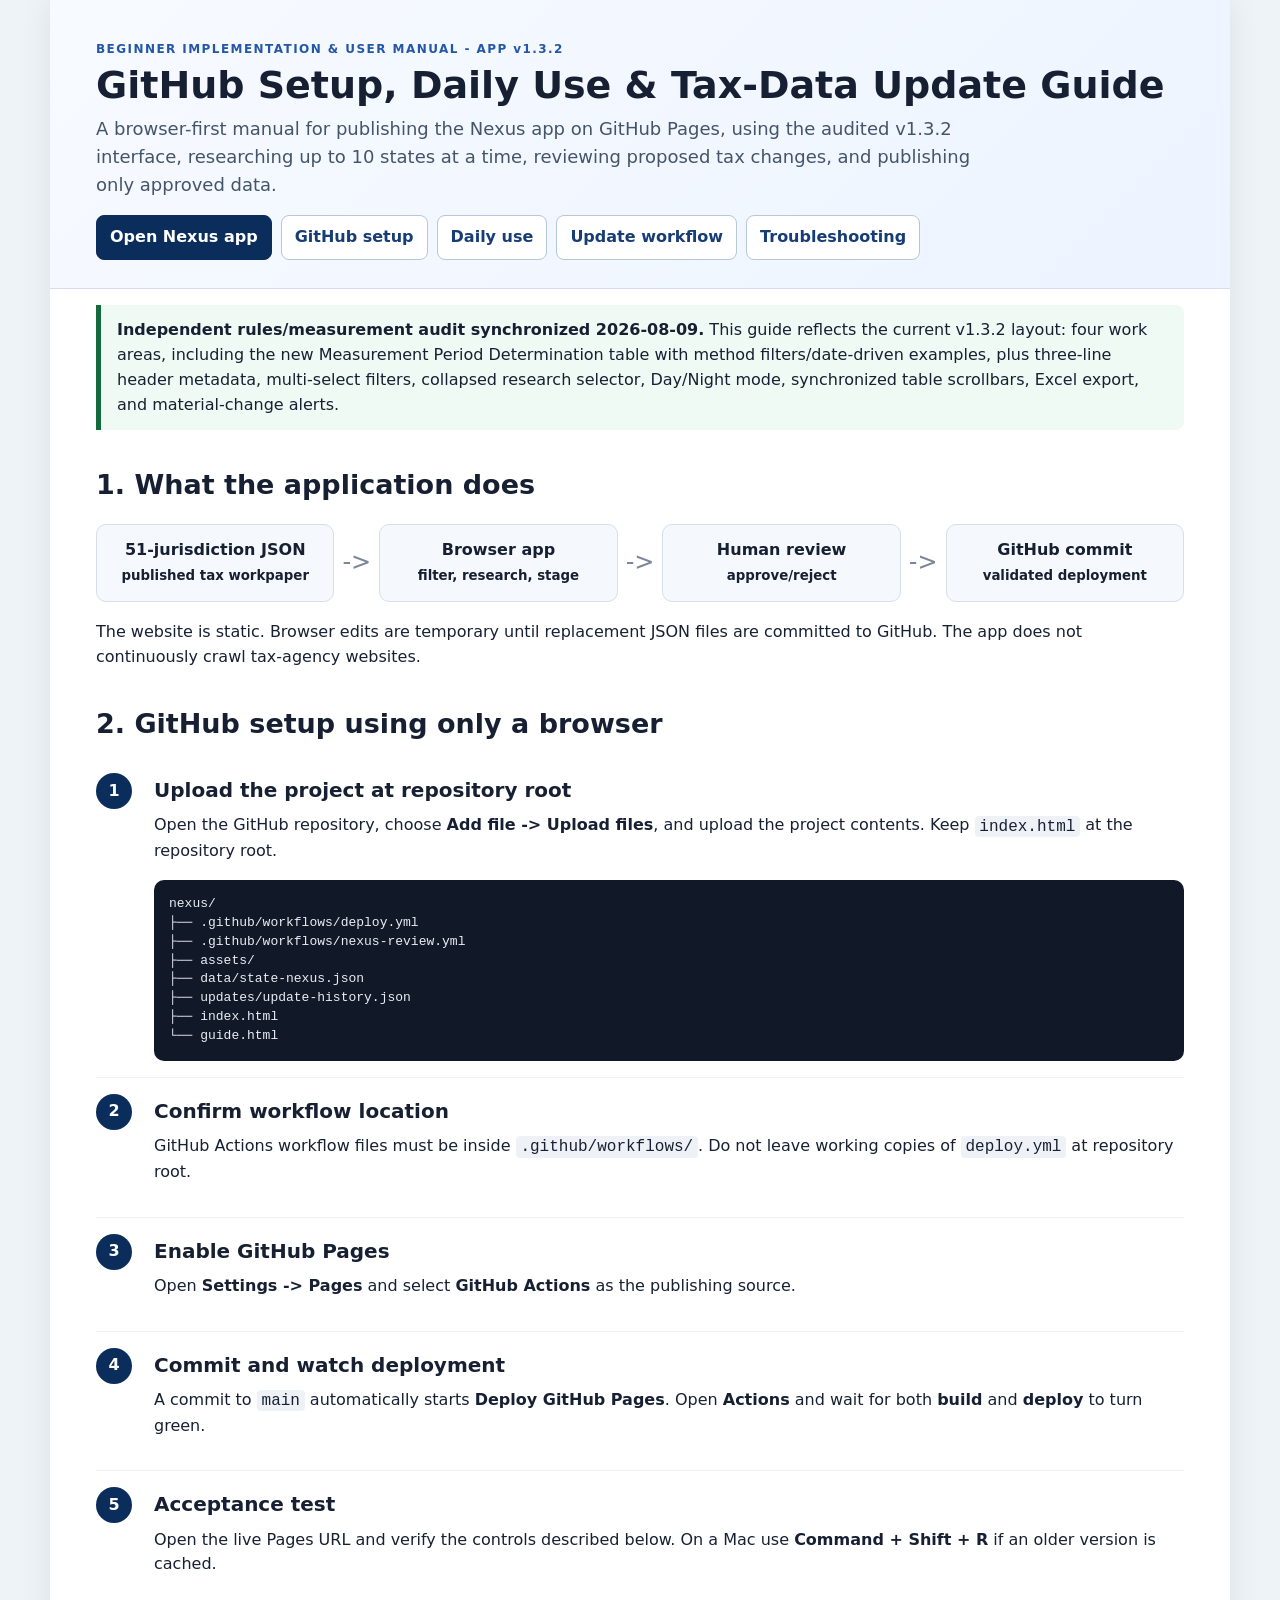
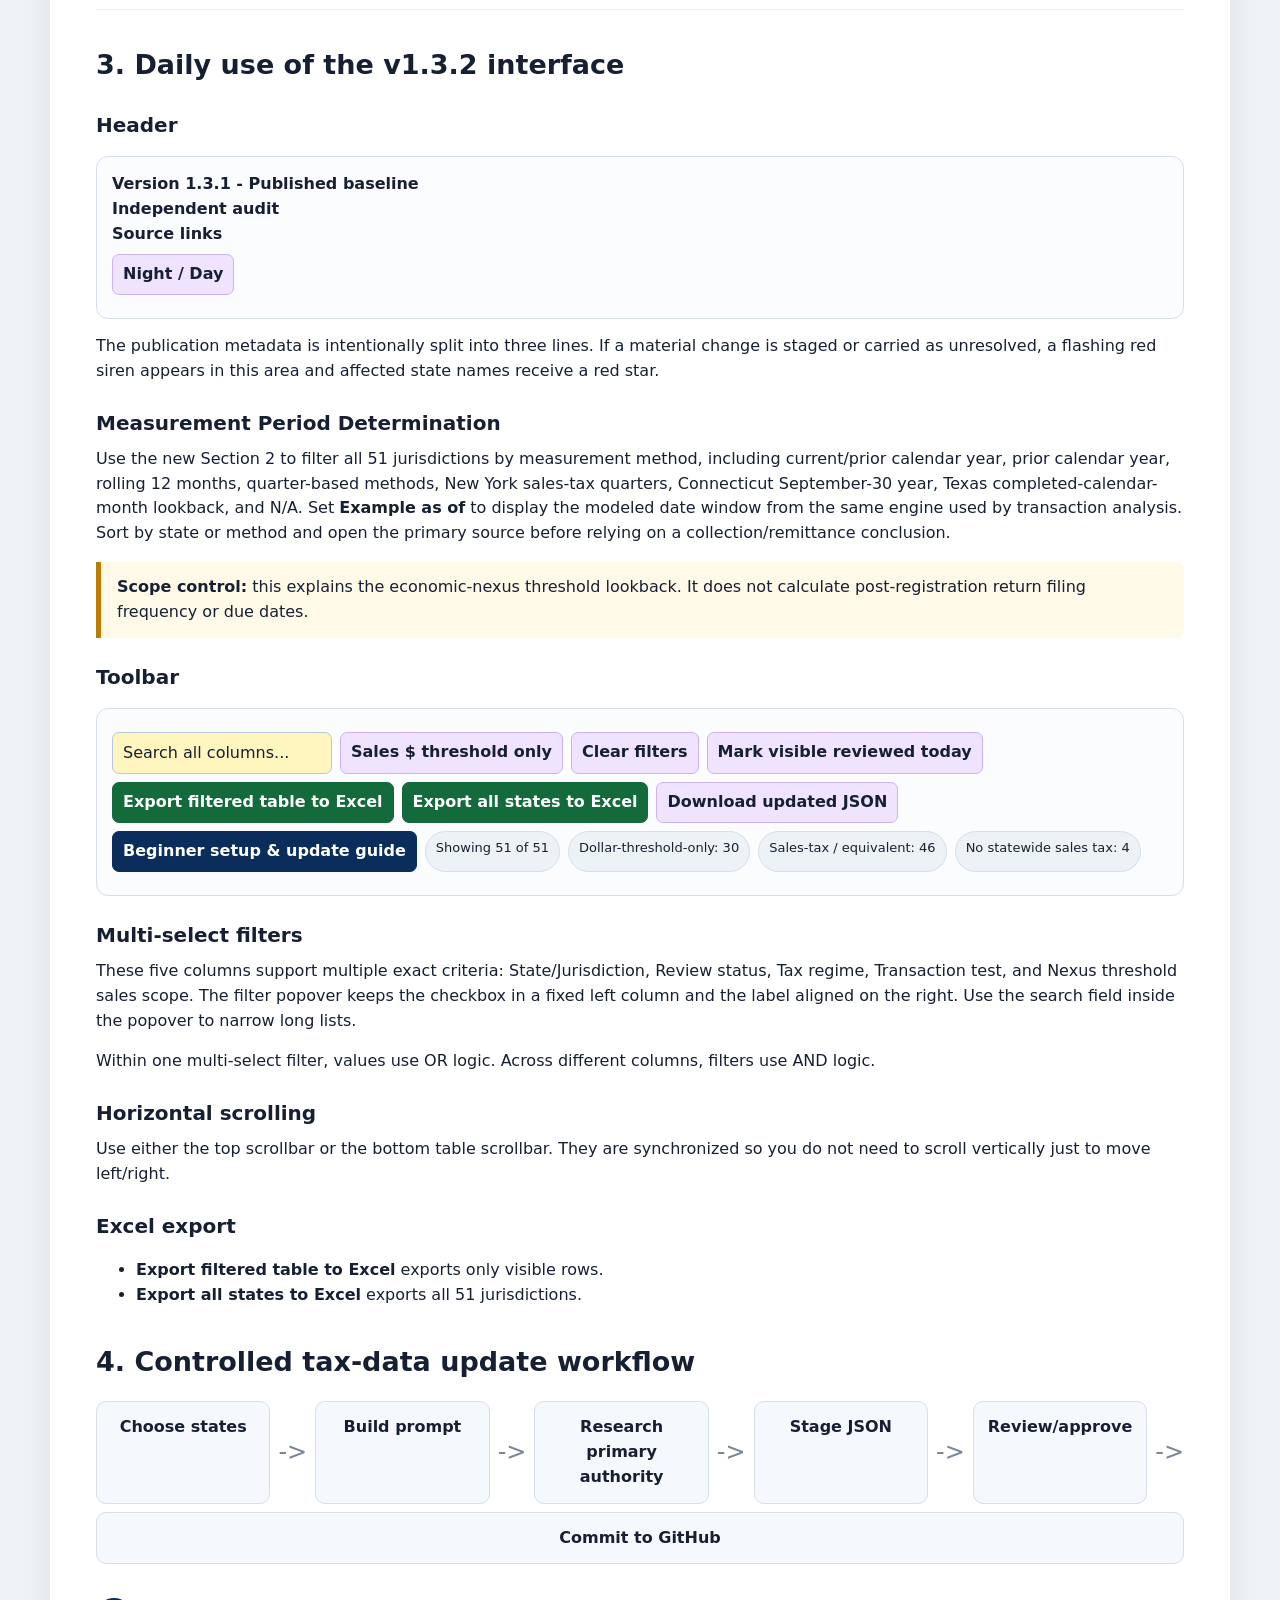
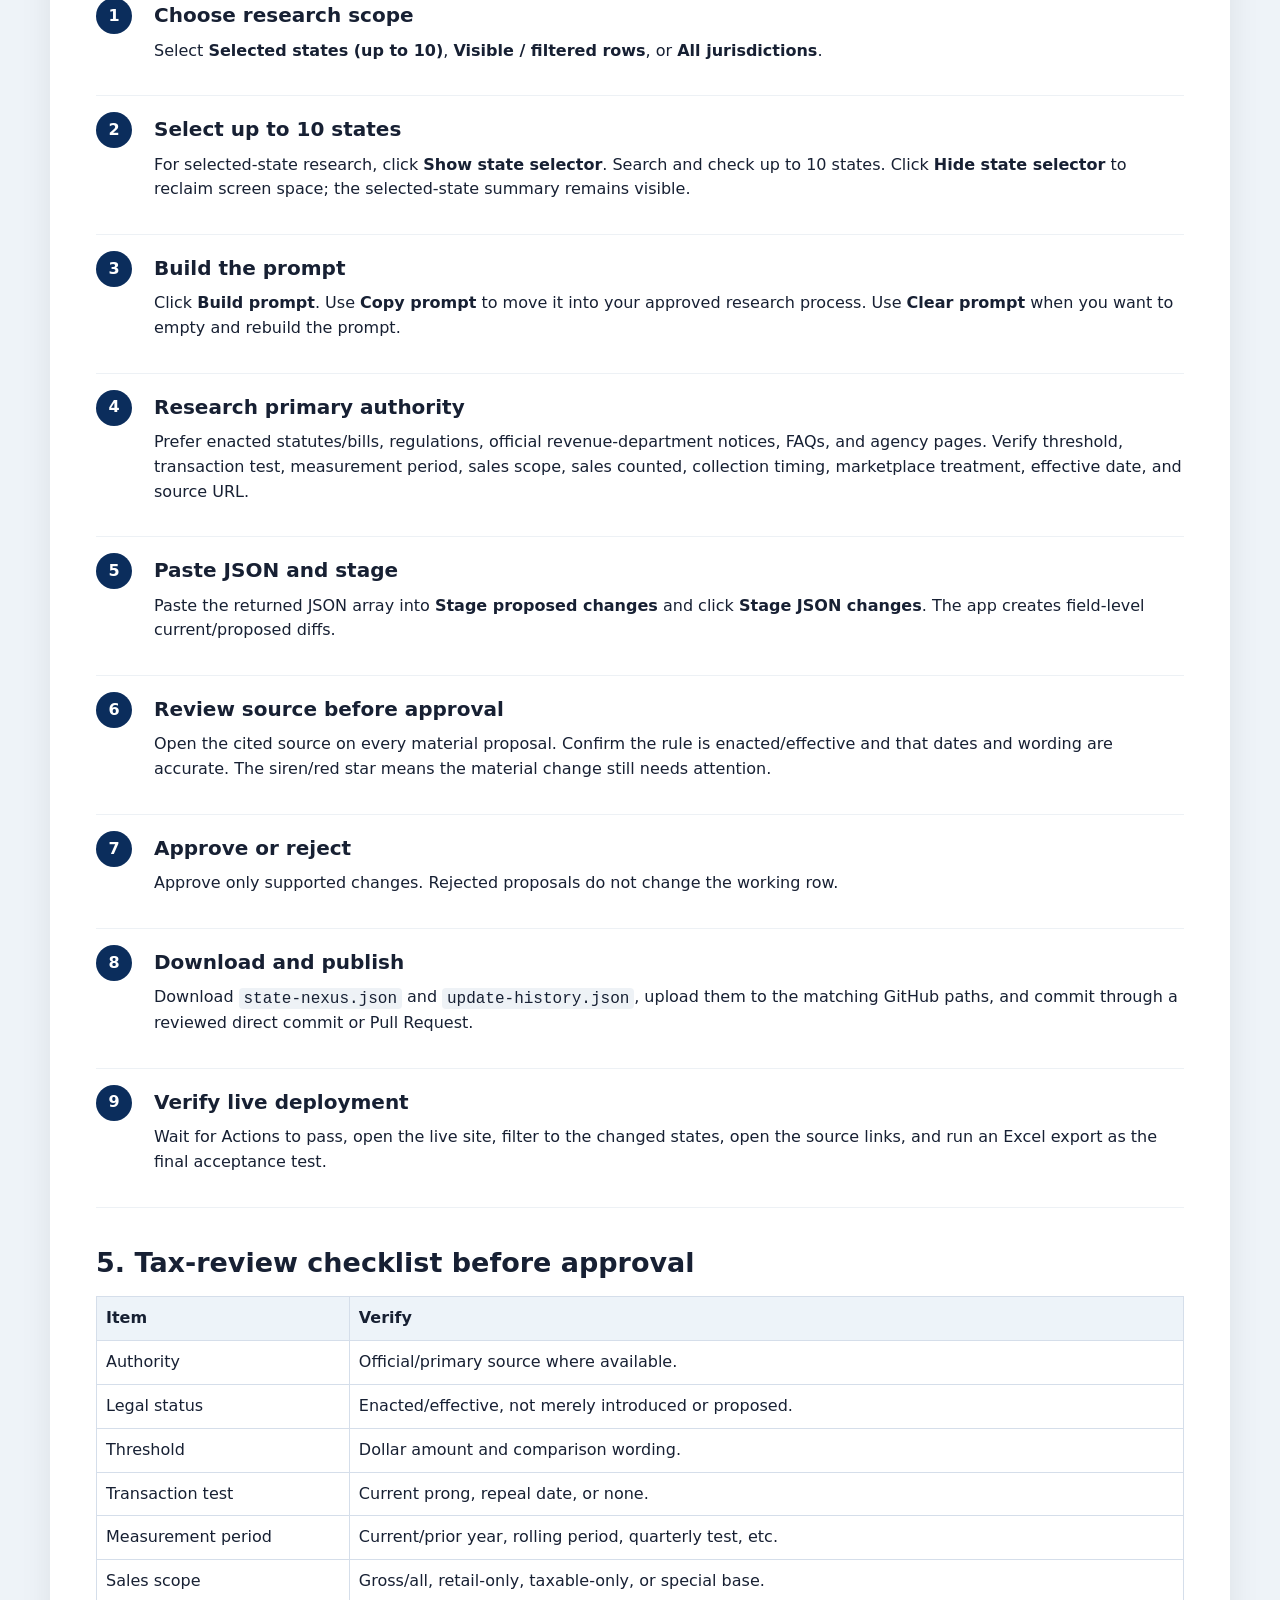
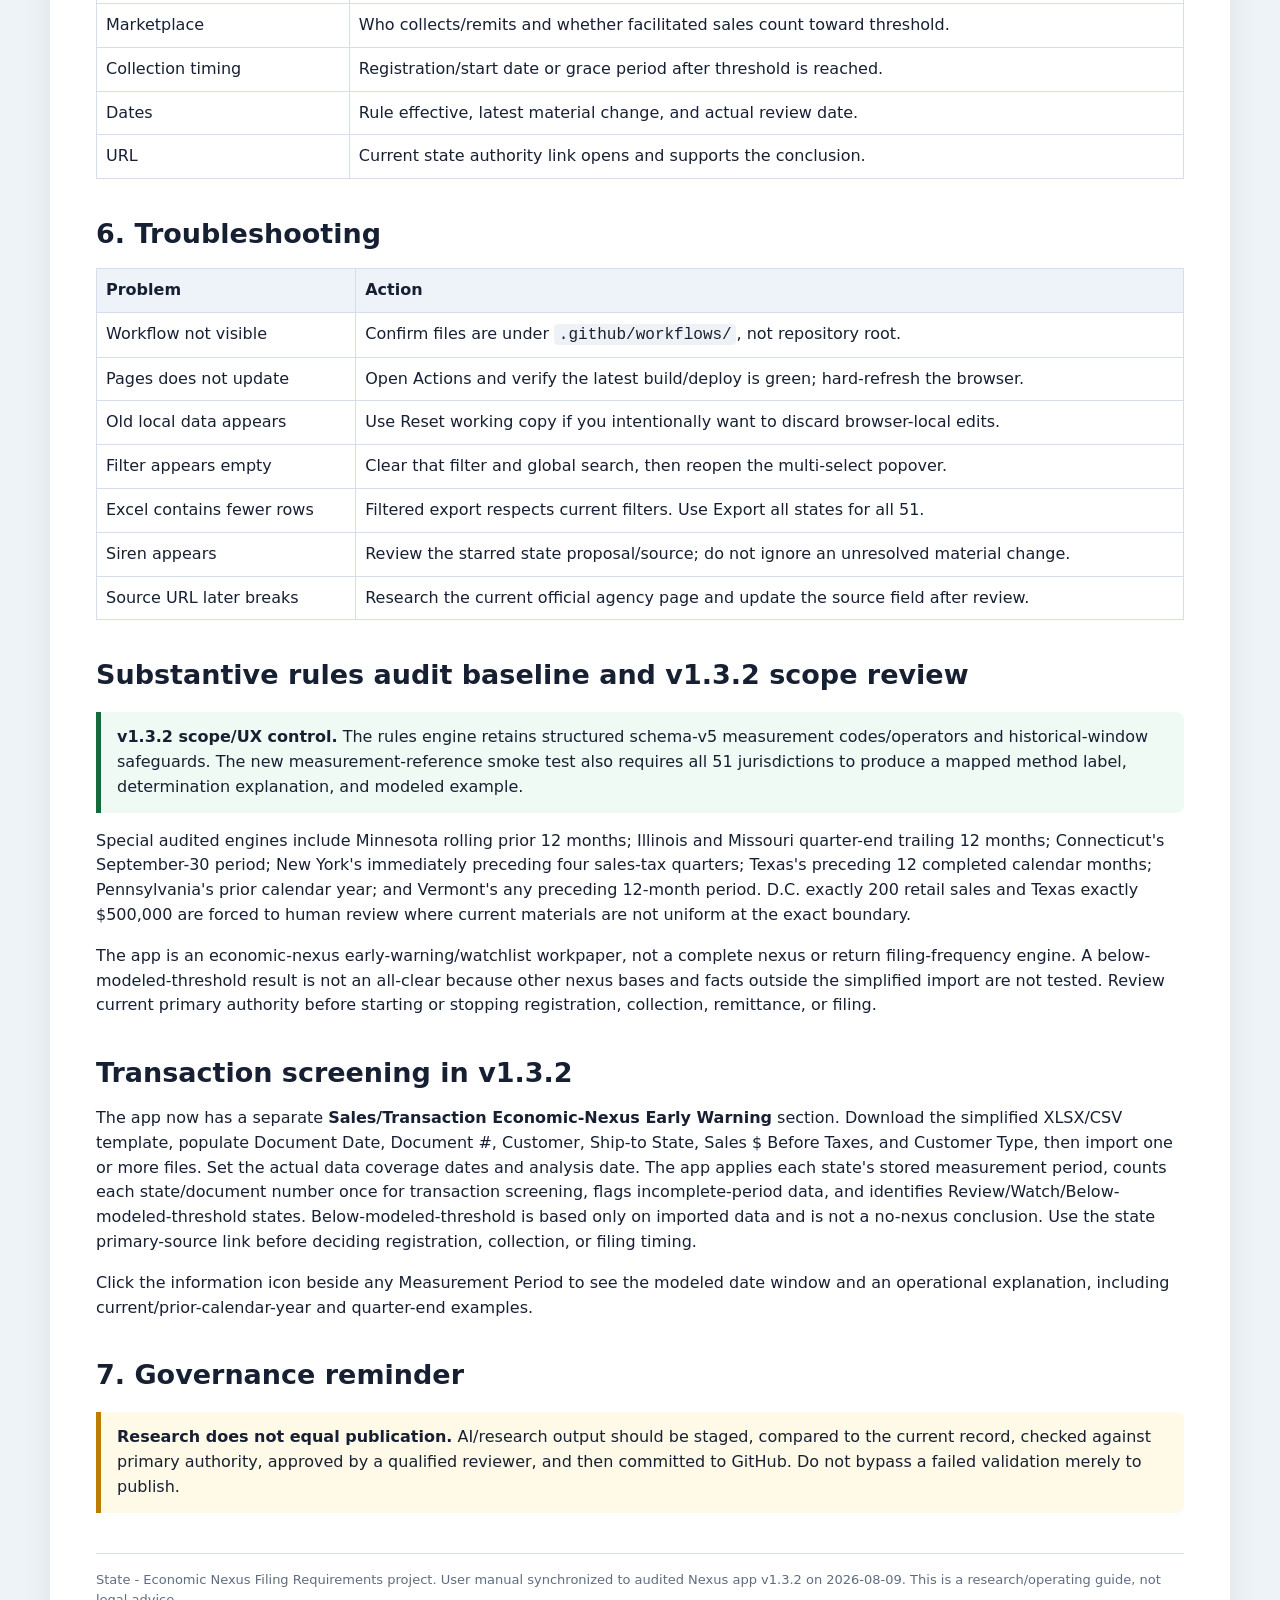
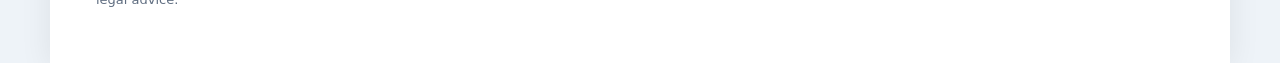
==== commit 59420124: "update to 1.3.2" ====
--- a/guide.html
+++ b/guide.html
@@ -3,7 +3,7 @@
 <head>
 <meta charset="UTF-8">
 <meta name="viewport" content="width=device-width,initial-scale=1">
-<title>Beginner Setup & Update Guide | Nexus App v1.3.1</title>
+<title>Beginner Setup & Update Guide | Nexus App v1.3.2</title>
 <style>
 :root{--ink:#172033;--muted:#5f6d80;--line:#d5deea;--soft:#f5f8fc;--navy:#0b2d5c;--blue:#2457a7;--green:#136a3a;--yellow:#fff5bf;--purple:#efe3ff;--danger:#b83232;--white:#fff}
 *{box-sizing:border-box}body{margin:0;background:#eef3f8;color:var(--ink);font:16px/1.55 system-ui,-apple-system,Segoe UI,Roboto,Arial,sans-serif}.wrap{max-width:1180px;margin:auto;background:#fff;min-height:100vh;box-shadow:0 0 30px rgba(0,0,0,.08)}header{padding:40px 46px 28px;background:linear-gradient(135deg,#f7faff,#edf4ff);border-bottom:1px solid var(--line)}.eyebrow{font-size:12px;font-weight:900;letter-spacing:.12em;color:var(--blue)}h1{font-size:38px;line-height:1.12;margin:.35rem 0 .5rem}h2{font-size:27px;margin:34px 0 12px}h3{font-size:20px;margin:24px 0 8px}p{margin:.45rem 0 1rem}.lede{font-size:18px;color:#44546a;max-width:900px}.nav{display:flex;gap:9px;flex-wrap:wrap;margin-top:17px}.btn{display:inline-block;padding:9px 13px;border:1px solid #b7c6d9;border-radius:8px;background:#fff;color:#173d76;text-decoration:none;font-weight:800}.btn.primary{background:var(--navy);color:#fff;border-color:var(--navy)}main{padding:0 46px 58px}.callout{padding:13px 16px;border-left:5px solid var(--blue);background:#f2f7ff;border-radius:0 8px 8px 0;margin:16px 0}.callout.warn{border-left-color:#bd7d00;background:#fff9e8}.callout.good{border-left-color:var(--green);background:#eefaf3}.step{display:grid;grid-template-columns:44px 1fr;gap:14px;padding:16px 0;border-bottom:1px solid #edf1f5}.num{width:36px;height:36px;border-radius:50%;background:var(--navy);color:#fff;display:flex;align-items:center;justify-content:center;font-weight:900}.step h3{margin:2px 0 6px}.flow{display:flex;gap:8px;align-items:stretch;flex-wrap:wrap;margin:18px 0}.flow .box{flex:1 1 150px;min-width:140px;border:1px solid var(--line);background:var(--soft);border-radius:10px;padding:13px;text-align:center;font-weight:800}.flow .arrow{align-self:center;font-size:24px;color:#7a8798}.table{width:100%;border-collapse:collapse;margin:13px 0}.table th,.table td{border:1px solid var(--line);padding:9px;vertical-align:top;text-align:left}.table th{background:#edf3f9}.code{background:#111827;color:#e7eef8;border-radius:10px;padding:15px;white-space:pre-wrap;overflow:auto;font:13px/1.45 ui-monospace,SFMono-Regular,Menlo,monospace}.mini-ui{border:1px solid var(--line);border-radius:12px;padding:15px;background:#fbfcfe;margin:15px 0}.row{display:flex;flex-wrap:wrap;gap:8px;margin:8px 0}.chip{padding:6px 10px;border-radius:999px;background:#edf2f7;border:1px solid #d5dee9;font-size:13px}.control{padding:7px 10px;border-radius:7px;border:1px solid #cbb2f4;background:var(--purple);font-weight:800}.control.navy{background:var(--navy);border-color:var(--navy);color:#fff}.control.green{background:var(--green);border-color:var(--green);color:#fff}.input{padding:8px 10px;border:1px solid #b9c7da;border-radius:7px;background:var(--yellow);min-width:220px}.footer{margin-top:40px;padding-top:16px;border-top:1px solid var(--line);font-size:13px;color:var(--muted)}code{background:#eef2f6;padding:.1rem .3rem;border-radius:4px}@media(max-width:760px){header,main{padding-left:20px;padding-right:20px}h1{font-size:31px}.flow .arrow{display:none}}
@@ -11,13 +11,13 @@
 </head>
 <body><div class="wrap">
 <header>
-<div class="eyebrow">BEGINNER IMPLEMENTATION & USER MANUAL - APP v1.3.1</div>
+<div class="eyebrow">BEGINNER IMPLEMENTATION & USER MANUAL - APP v1.3.2</div>
 <h1>GitHub Setup, Daily Use & Tax-Data Update Guide</h1>
-<p class="lede">A browser-first manual for publishing the Nexus app on GitHub Pages, using the audited v1.3.1 interface, researching up to 10 states at a time, reviewing proposed tax changes, and publishing only approved data.</p>
+<p class="lede">A browser-first manual for publishing the Nexus app on GitHub Pages, using the audited v1.3.2 interface, researching up to 10 states at a time, reviewing proposed tax changes, and publishing only approved data.</p>
 <div class="nav"><a class="btn primary" href="./index.html">Open Nexus app</a><a class="btn" href="#setup">GitHub setup</a><a class="btn" href="#use">Daily use</a><a class="btn" href="#update">Update workflow</a><a class="btn" href="#trouble">Troubleshooting</a></div>
 </header>
 <main>
-<div class="callout good"><strong>Independent rules/measurement audit synchronized 2026-08-09.</strong> This guide reflects the current v1.3.1 layout: four work areas, including the new Measurement Period Determination table with method filters/date-driven examples, plus three-line header metadata, multi-select filters, collapsed research selector, Day/Night mode, synchronized table scrollbars, Excel export, and material-change alerts.</div>
+<div class="callout good"><strong>Independent rules/measurement audit synchronized 2026-08-09.</strong> This guide reflects the current v1.3.2 layout: four work areas, including the new Measurement Period Determination table with method filters/date-driven examples, plus three-line header metadata, multi-select filters, collapsed research selector, Day/Night mode, synchronized table scrollbars, Excel export, and material-change alerts.</div>
 
 <section>
 <h2>1. What the application does</h2>
@@ -42,7 +42,7 @@
 </section>
 
 <section id="use">
-<h2>3. Daily use of the v1.3.1 interface</h2>
+<h2>3. Daily use of the v1.3.2 interface</h2>
 <h3>Header</h3>
 <div class="mini-ui"><div><strong>Version 1.3.1 - Published baseline</strong></div><div><strong>Independent audit</strong></div><div><strong>Source links</strong></div><div class="row"><span class="control">Night / Day</span></div></div>
 <p>The publication metadata is intentionally split into three lines. If a material change is staged or carried as unresolved, a flashing red siren appears in this area and affected state names receive a red star.</p>
@@ -108,11 +108,11 @@
 
 <section>
 
-<section><h2>Substantive rules audit baseline and v1.3.1 scope review</h2><div class="callout good"><strong>v1.3.1 scope/UX control.</strong> The rules engine retains structured schema-v5 measurement codes/operators and historical-window safeguards. The new measurement-reference smoke test also requires all 51 jurisdictions to produce a mapped method label, determination explanation, and modeled example.</div><p>Special audited engines include Minnesota rolling prior 12 months; Illinois and Missouri quarter-end trailing 12 months; Connecticut's September-30 period; New York's immediately preceding four sales-tax quarters; Texas's preceding 12 completed calendar months; Pennsylvania's prior calendar year; and Vermont's any preceding 12-month period. D.C. exactly 200 retail sales and Texas exactly $500,000 are forced to human review where current materials are not uniform at the exact boundary.</p><p>The app is an economic-nexus early-warning/watchlist workpaper, not a complete nexus or return filing-frequency engine. A below-modeled-threshold result is not an all-clear because other nexus bases and facts outside the simplified import are not tested. Review current primary authority before starting or stopping registration, collection, remittance, or filing.</p></section>
-<section><h2>Transaction screening in v1.3.1</h2><p>The app now has a separate <strong>Sales/Transaction Economic-Nexus Early Warning</strong> section. Download the simplified XLSX/CSV template, populate Document Date, Document #, Customer, Ship-to State, Sales $ Before Taxes, and Customer Type, then import one or more files. Set the actual data coverage dates and analysis date. The app applies each state's stored measurement period, counts each state/document number once for transaction screening, flags incomplete-period data, and identifies Review/Watch/Below-modeled-threshold states. Below-modeled-threshold is based only on imported data and is not a no-nexus conclusion. Use the state primary-source link before deciding registration, collection, or filing timing.</p><p>Click the information icon beside any Measurement Period to see the modeled date window and an operational explanation, including current/prior-calendar-year and quarter-end examples.</p></section>
+<section><h2>Substantive rules audit baseline and v1.3.2 scope review</h2><div class="callout good"><strong>v1.3.2 scope/UX control.</strong> The rules engine retains structured schema-v5 measurement codes/operators and historical-window safeguards. The new measurement-reference smoke test also requires all 51 jurisdictions to produce a mapped method label, determination explanation, and modeled example.</div><p>Special audited engines include Minnesota rolling prior 12 months; Illinois and Missouri quarter-end trailing 12 months; Connecticut's September-30 period; New York's immediately preceding four sales-tax quarters; Texas's preceding 12 completed calendar months; Pennsylvania's prior calendar year; and Vermont's any preceding 12-month period. D.C. exactly 200 retail sales and Texas exactly $500,000 are forced to human review where current materials are not uniform at the exact boundary.</p><p>The app is an economic-nexus early-warning/watchlist workpaper, not a complete nexus or return filing-frequency engine. A below-modeled-threshold result is not an all-clear because other nexus bases and facts outside the simplified import are not tested. Review current primary authority before starting or stopping registration, collection, remittance, or filing.</p></section>
+<section><h2>Transaction screening in v1.3.2</h2><p>The app now has a separate <strong>Sales/Transaction Economic-Nexus Early Warning</strong> section. Download the simplified XLSX/CSV template, populate Document Date, Document #, Customer, Ship-to State, Sales $ Before Taxes, and Customer Type, then import one or more files. Set the actual data coverage dates and analysis date. The app applies each state's stored measurement period, counts each state/document number once for transaction screening, flags incomplete-period data, and identifies Review/Watch/Below-modeled-threshold states. Below-modeled-threshold is based only on imported data and is not a no-nexus conclusion. Use the state primary-source link before deciding registration, collection, or filing timing.</p><p>Click the information icon beside any Measurement Period to see the modeled date window and an operational explanation, including current/prior-calendar-year and quarter-end examples.</p></section>
 <h2>7. Governance reminder</h2>
 <div class="callout warn"><strong>Research does not equal publication.</strong> AI/research output should be staged, compared to the current record, checked against primary authority, approved by a qualified reviewer, and then committed to GitHub. Do not bypass a failed validation merely to publish.</div>
 </section>
 
-<div class="footer">State - Economic Nexus Filing Requirements project. User manual synchronized to audited Nexus app v1.3.1 on 2026-08-09. This is a research/operating guide, not legal advice.</div>
+<div class="footer">State - Economic Nexus Filing Requirements project. User manual synchronized to audited Nexus app v1.3.2 on 2026-08-09. This is a research/operating guide, not legal advice.</div>
 </main></div></body></html>
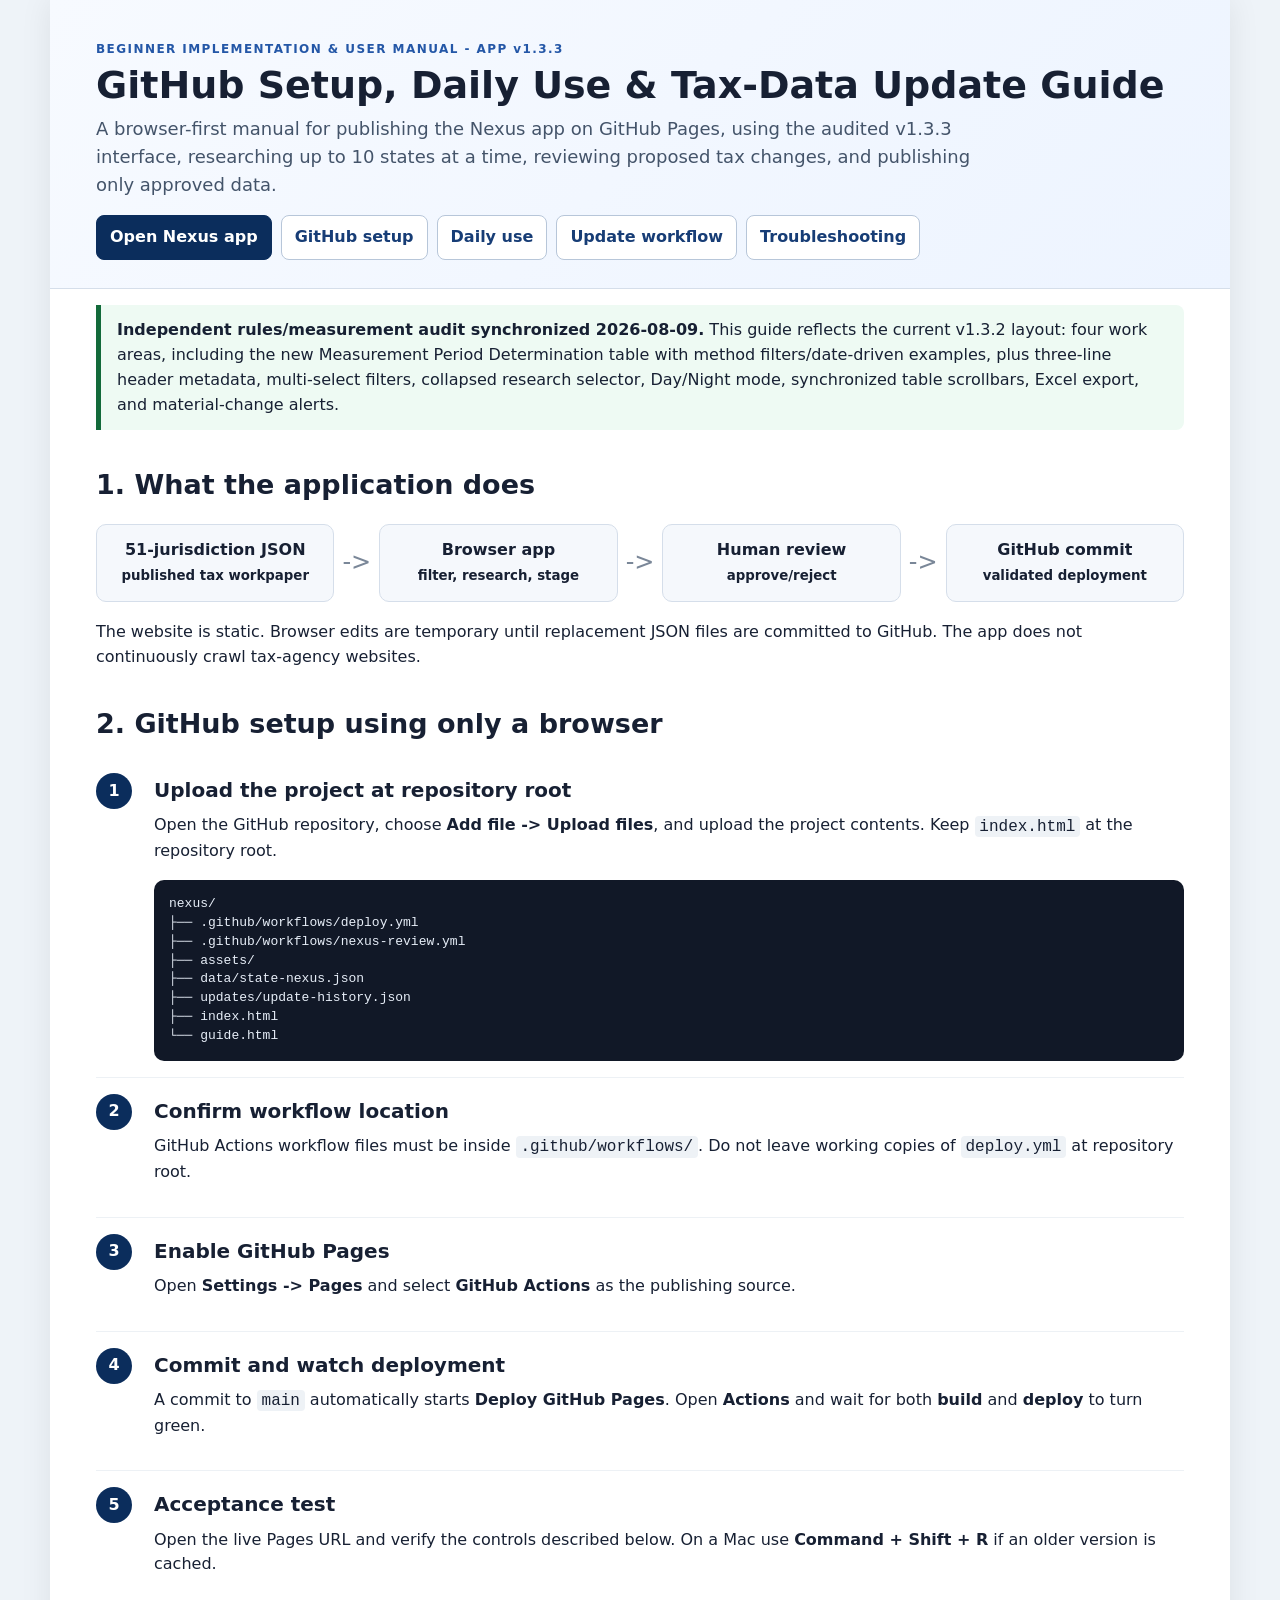
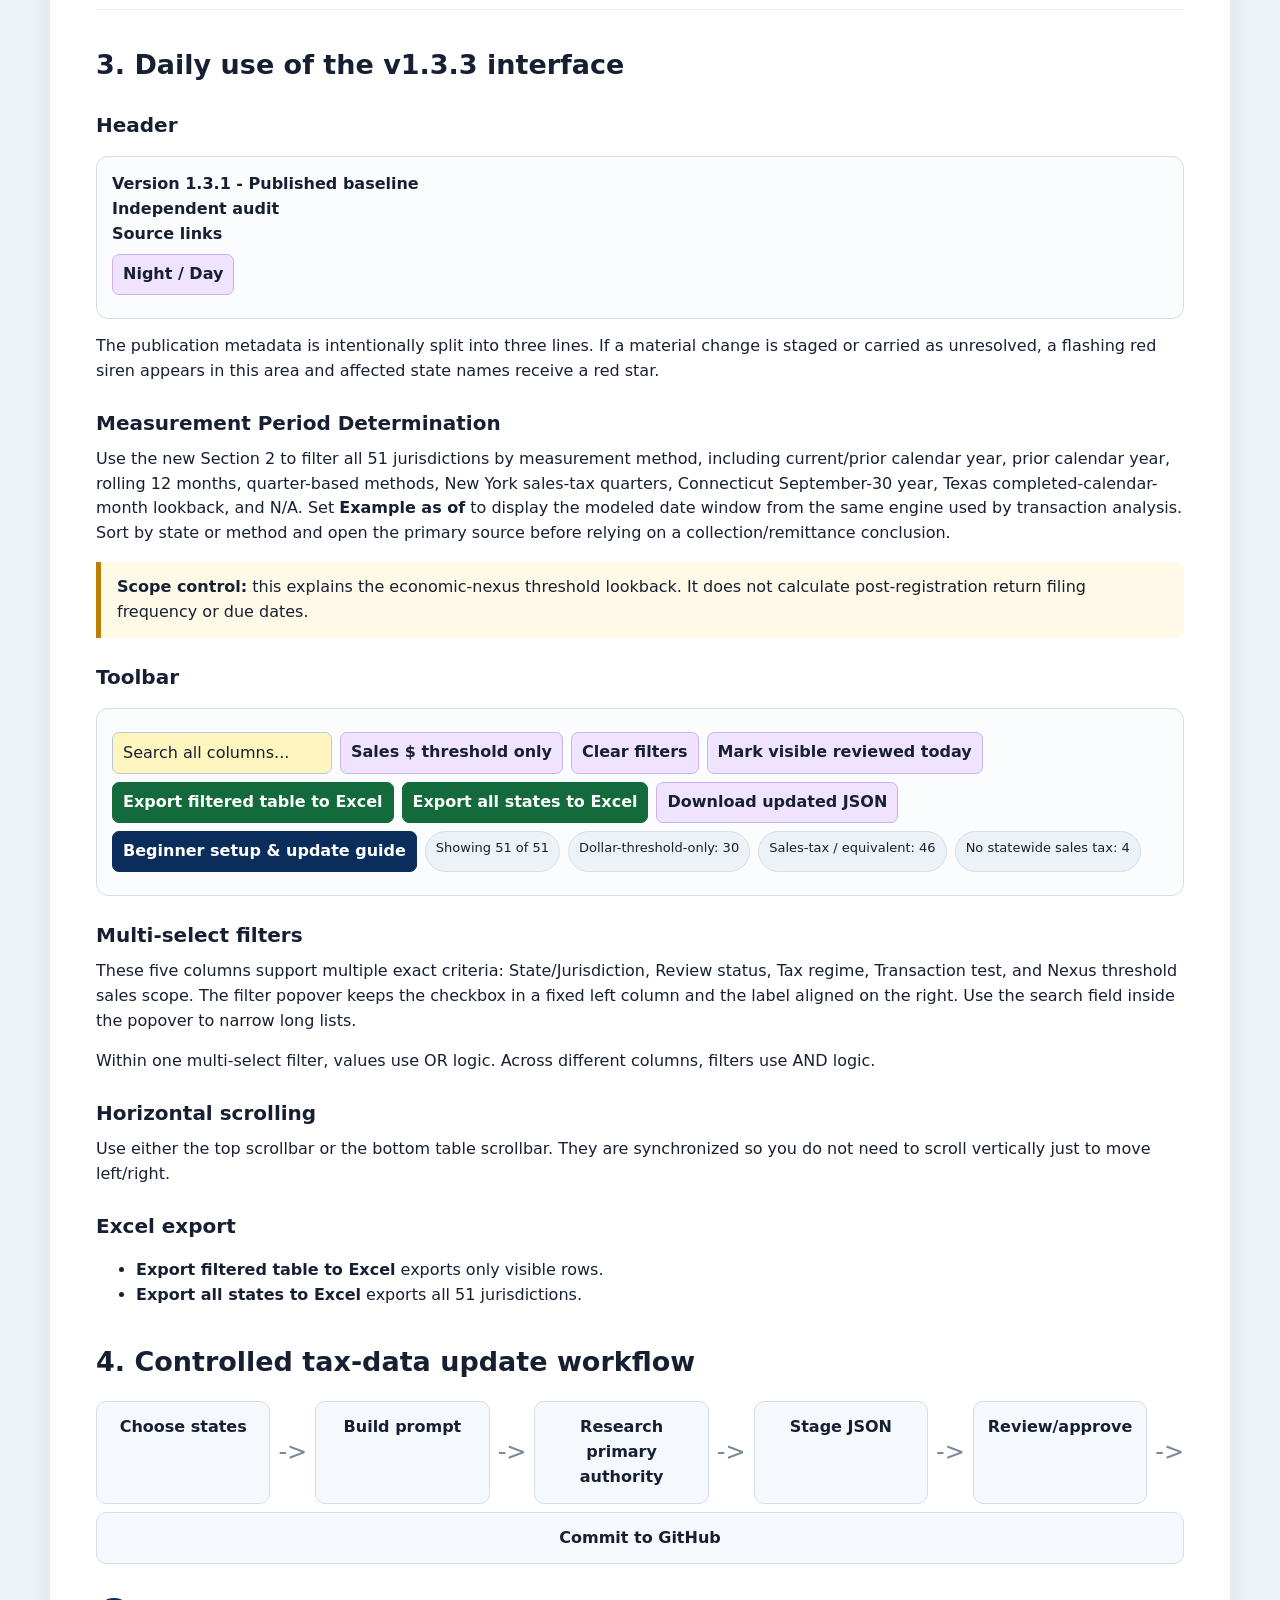
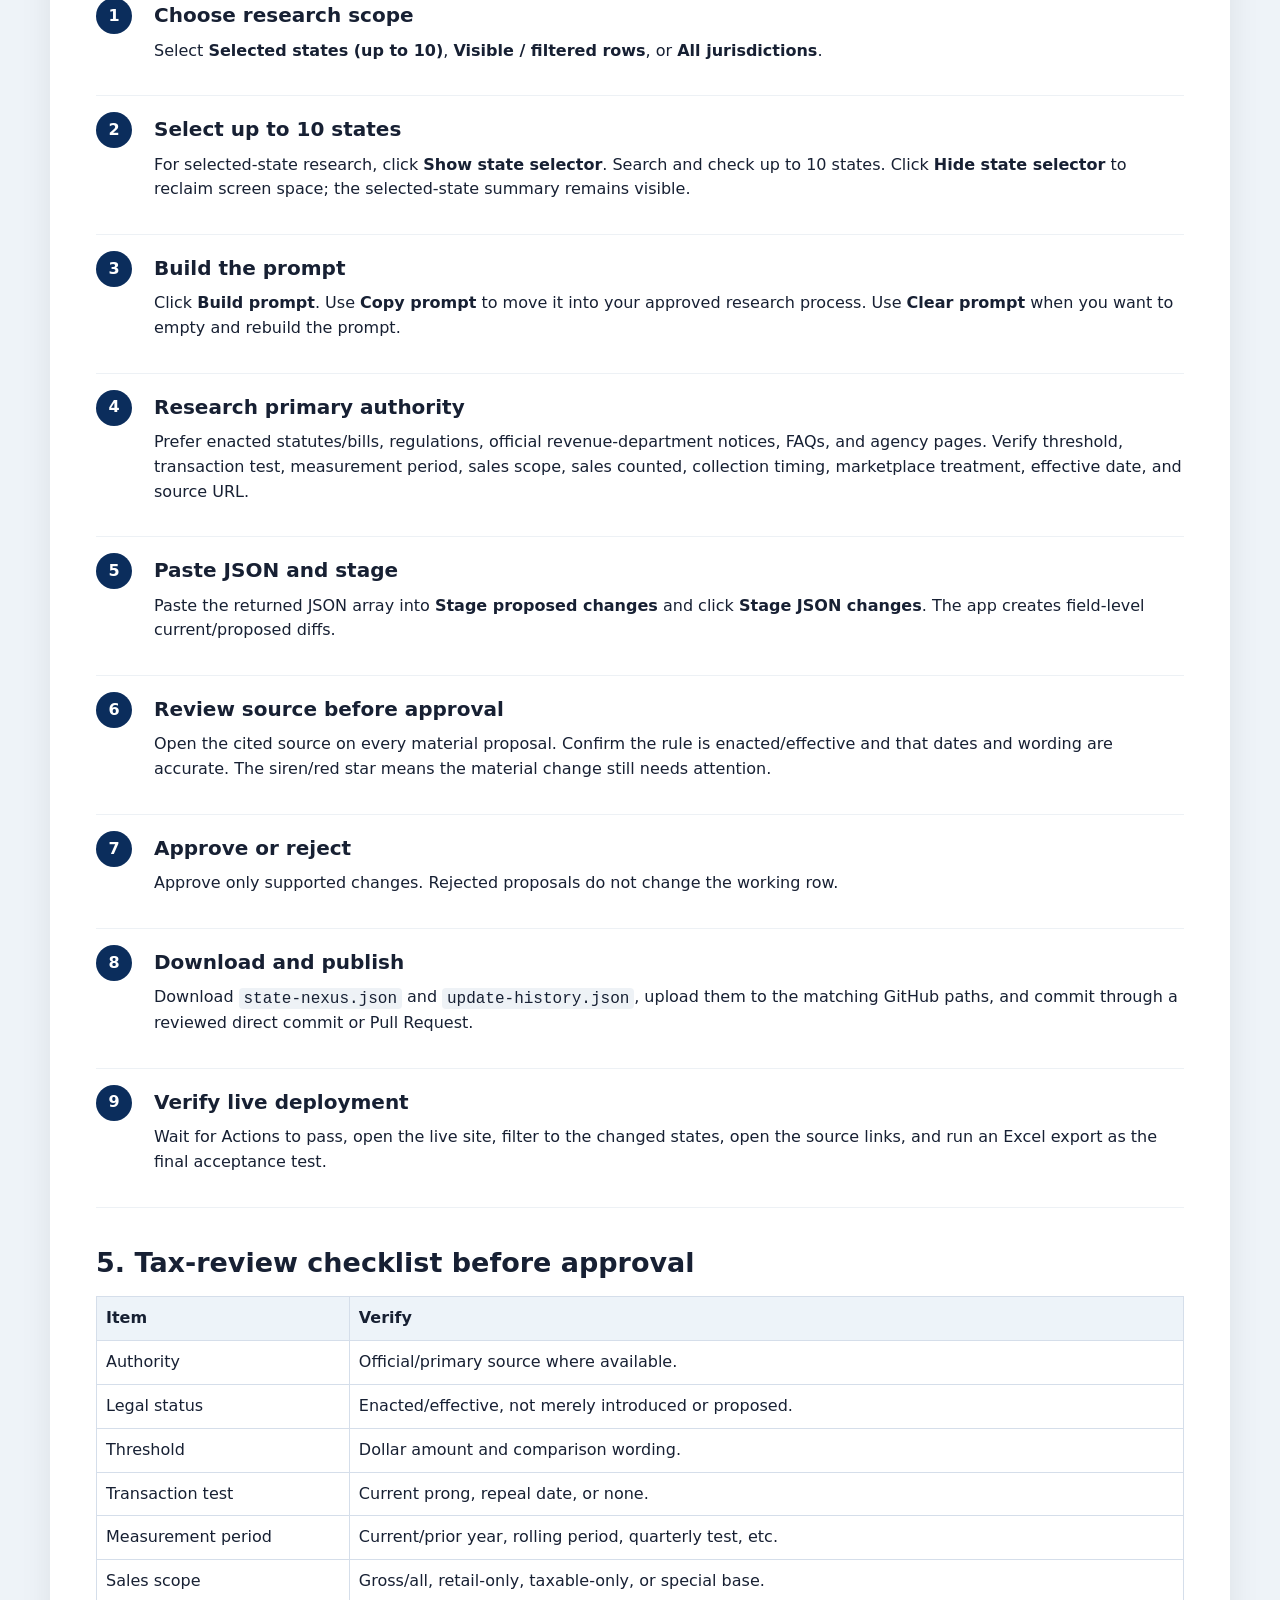
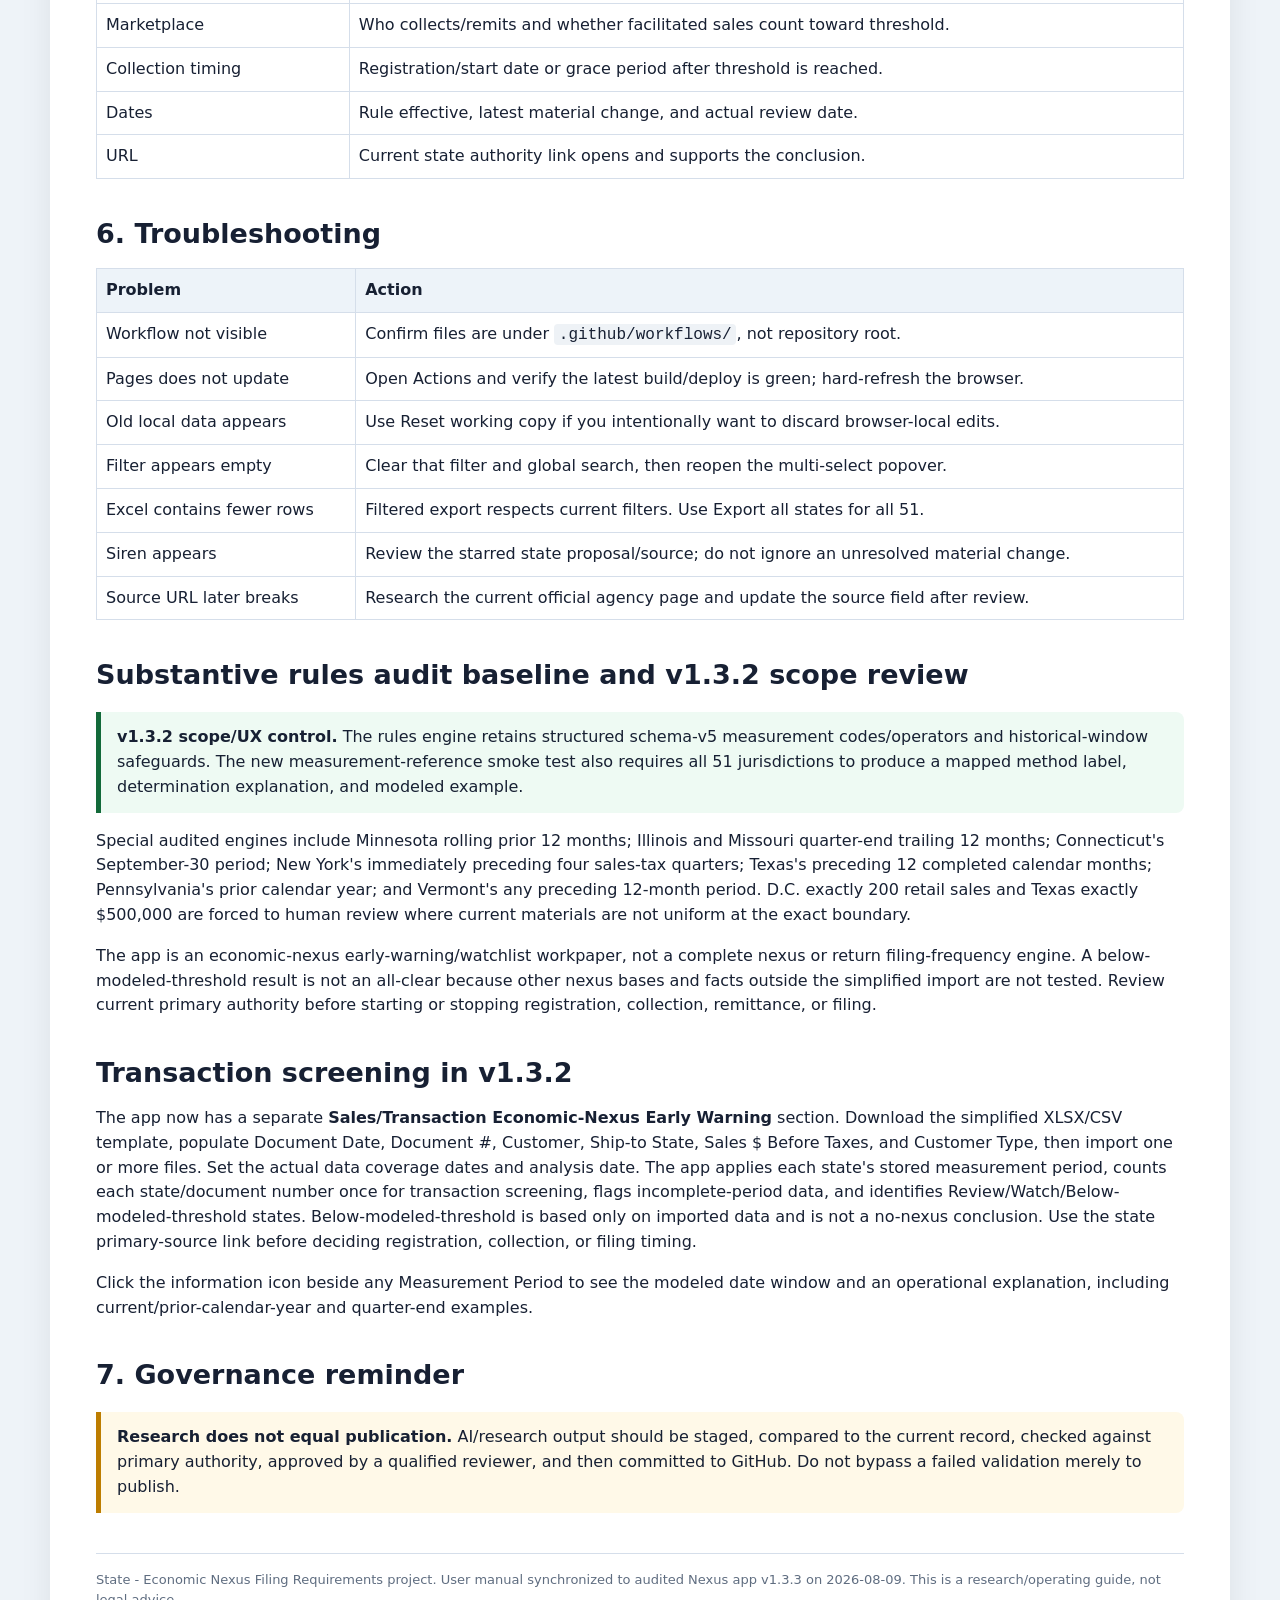
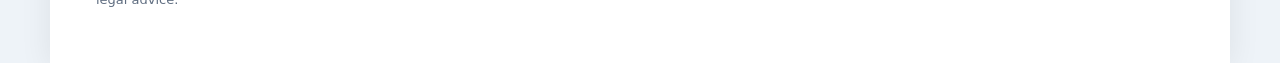
==== commit d0135571: "update from v1.3.2 to v1.3.3" ====
--- a/guide.html
+++ b/guide.html
@@ -3,7 +3,7 @@
 <head>
 <meta charset="UTF-8">
 <meta name="viewport" content="width=device-width,initial-scale=1">
-<title>Beginner Setup & Update Guide | Nexus App v1.3.2</title>
+<title>Beginner Setup & Update Guide | Nexus App v1.3.3</title>
 <style>
 :root{--ink:#172033;--muted:#5f6d80;--line:#d5deea;--soft:#f5f8fc;--navy:#0b2d5c;--blue:#2457a7;--green:#136a3a;--yellow:#fff5bf;--purple:#efe3ff;--danger:#b83232;--white:#fff}
 *{box-sizing:border-box}body{margin:0;background:#eef3f8;color:var(--ink);font:16px/1.55 system-ui,-apple-system,Segoe UI,Roboto,Arial,sans-serif}.wrap{max-width:1180px;margin:auto;background:#fff;min-height:100vh;box-shadow:0 0 30px rgba(0,0,0,.08)}header{padding:40px 46px 28px;background:linear-gradient(135deg,#f7faff,#edf4ff);border-bottom:1px solid var(--line)}.eyebrow{font-size:12px;font-weight:900;letter-spacing:.12em;color:var(--blue)}h1{font-size:38px;line-height:1.12;margin:.35rem 0 .5rem}h2{font-size:27px;margin:34px 0 12px}h3{font-size:20px;margin:24px 0 8px}p{margin:.45rem 0 1rem}.lede{font-size:18px;color:#44546a;max-width:900px}.nav{display:flex;gap:9px;flex-wrap:wrap;margin-top:17px}.btn{display:inline-block;padding:9px 13px;border:1px solid #b7c6d9;border-radius:8px;background:#fff;color:#173d76;text-decoration:none;font-weight:800}.btn.primary{background:var(--navy);color:#fff;border-color:var(--navy)}main{padding:0 46px 58px}.callout{padding:13px 16px;border-left:5px solid var(--blue);background:#f2f7ff;border-radius:0 8px 8px 0;margin:16px 0}.callout.warn{border-left-color:#bd7d00;background:#fff9e8}.callout.good{border-left-color:var(--green);background:#eefaf3}.step{display:grid;grid-template-columns:44px 1fr;gap:14px;padding:16px 0;border-bottom:1px solid #edf1f5}.num{width:36px;height:36px;border-radius:50%;background:var(--navy);color:#fff;display:flex;align-items:center;justify-content:center;font-weight:900}.step h3{margin:2px 0 6px}.flow{display:flex;gap:8px;align-items:stretch;flex-wrap:wrap;margin:18px 0}.flow .box{flex:1 1 150px;min-width:140px;border:1px solid var(--line);background:var(--soft);border-radius:10px;padding:13px;text-align:center;font-weight:800}.flow .arrow{align-self:center;font-size:24px;color:#7a8798}.table{width:100%;border-collapse:collapse;margin:13px 0}.table th,.table td{border:1px solid var(--line);padding:9px;vertical-align:top;text-align:left}.table th{background:#edf3f9}.code{background:#111827;color:#e7eef8;border-radius:10px;padding:15px;white-space:pre-wrap;overflow:auto;font:13px/1.45 ui-monospace,SFMono-Regular,Menlo,monospace}.mini-ui{border:1px solid var(--line);border-radius:12px;padding:15px;background:#fbfcfe;margin:15px 0}.row{display:flex;flex-wrap:wrap;gap:8px;margin:8px 0}.chip{padding:6px 10px;border-radius:999px;background:#edf2f7;border:1px solid #d5dee9;font-size:13px}.control{padding:7px 10px;border-radius:7px;border:1px solid #cbb2f4;background:var(--purple);font-weight:800}.control.navy{background:var(--navy);border-color:var(--navy);color:#fff}.control.green{background:var(--green);border-color:var(--green);color:#fff}.input{padding:8px 10px;border:1px solid #b9c7da;border-radius:7px;background:var(--yellow);min-width:220px}.footer{margin-top:40px;padding-top:16px;border-top:1px solid var(--line);font-size:13px;color:var(--muted)}code{background:#eef2f6;padding:.1rem .3rem;border-radius:4px}@media(max-width:760px){header,main{padding-left:20px;padding-right:20px}h1{font-size:31px}.flow .arrow{display:none}}
@@ -11,9 +11,9 @@
 </head>
 <body><div class="wrap">
 <header>
-<div class="eyebrow">BEGINNER IMPLEMENTATION & USER MANUAL - APP v1.3.2</div>
+<div class="eyebrow">BEGINNER IMPLEMENTATION & USER MANUAL - APP v1.3.3</div>
 <h1>GitHub Setup, Daily Use & Tax-Data Update Guide</h1>
-<p class="lede">A browser-first manual for publishing the Nexus app on GitHub Pages, using the audited v1.3.2 interface, researching up to 10 states at a time, reviewing proposed tax changes, and publishing only approved data.</p>
+<p class="lede">A browser-first manual for publishing the Nexus app on GitHub Pages, using the audited v1.3.3 interface, researching up to 10 states at a time, reviewing proposed tax changes, and publishing only approved data.</p>
 <div class="nav"><a class="btn primary" href="./index.html">Open Nexus app</a><a class="btn" href="#setup">GitHub setup</a><a class="btn" href="#use">Daily use</a><a class="btn" href="#update">Update workflow</a><a class="btn" href="#trouble">Troubleshooting</a></div>
 </header>
 <main>
@@ -42,7 +42,7 @@
 </section>
 
 <section id="use">
-<h2>3. Daily use of the v1.3.2 interface</h2>
+<h2>3. Daily use of the v1.3.3 interface</h2>
 <h3>Header</h3>
 <div class="mini-ui"><div><strong>Version 1.3.1 - Published baseline</strong></div><div><strong>Independent audit</strong></div><div><strong>Source links</strong></div><div class="row"><span class="control">Night / Day</span></div></div>
 <p>The publication metadata is intentionally split into three lines. If a material change is staged or carried as unresolved, a flashing red siren appears in this area and affected state names receive a red star.</p>
@@ -114,5 +114,5 @@
 <div class="callout warn"><strong>Research does not equal publication.</strong> AI/research output should be staged, compared to the current record, checked against primary authority, approved by a qualified reviewer, and then committed to GitHub. Do not bypass a failed validation merely to publish.</div>
 </section>
 
-<div class="footer">State - Economic Nexus Filing Requirements project. User manual synchronized to audited Nexus app v1.3.2 on 2026-08-09. This is a research/operating guide, not legal advice.</div>
+<div class="footer">State - Economic Nexus Filing Requirements project. User manual synchronized to audited Nexus app v1.3.3 on 2026-08-09. This is a research/operating guide, not legal advice.</div>
 </main></div></body></html>
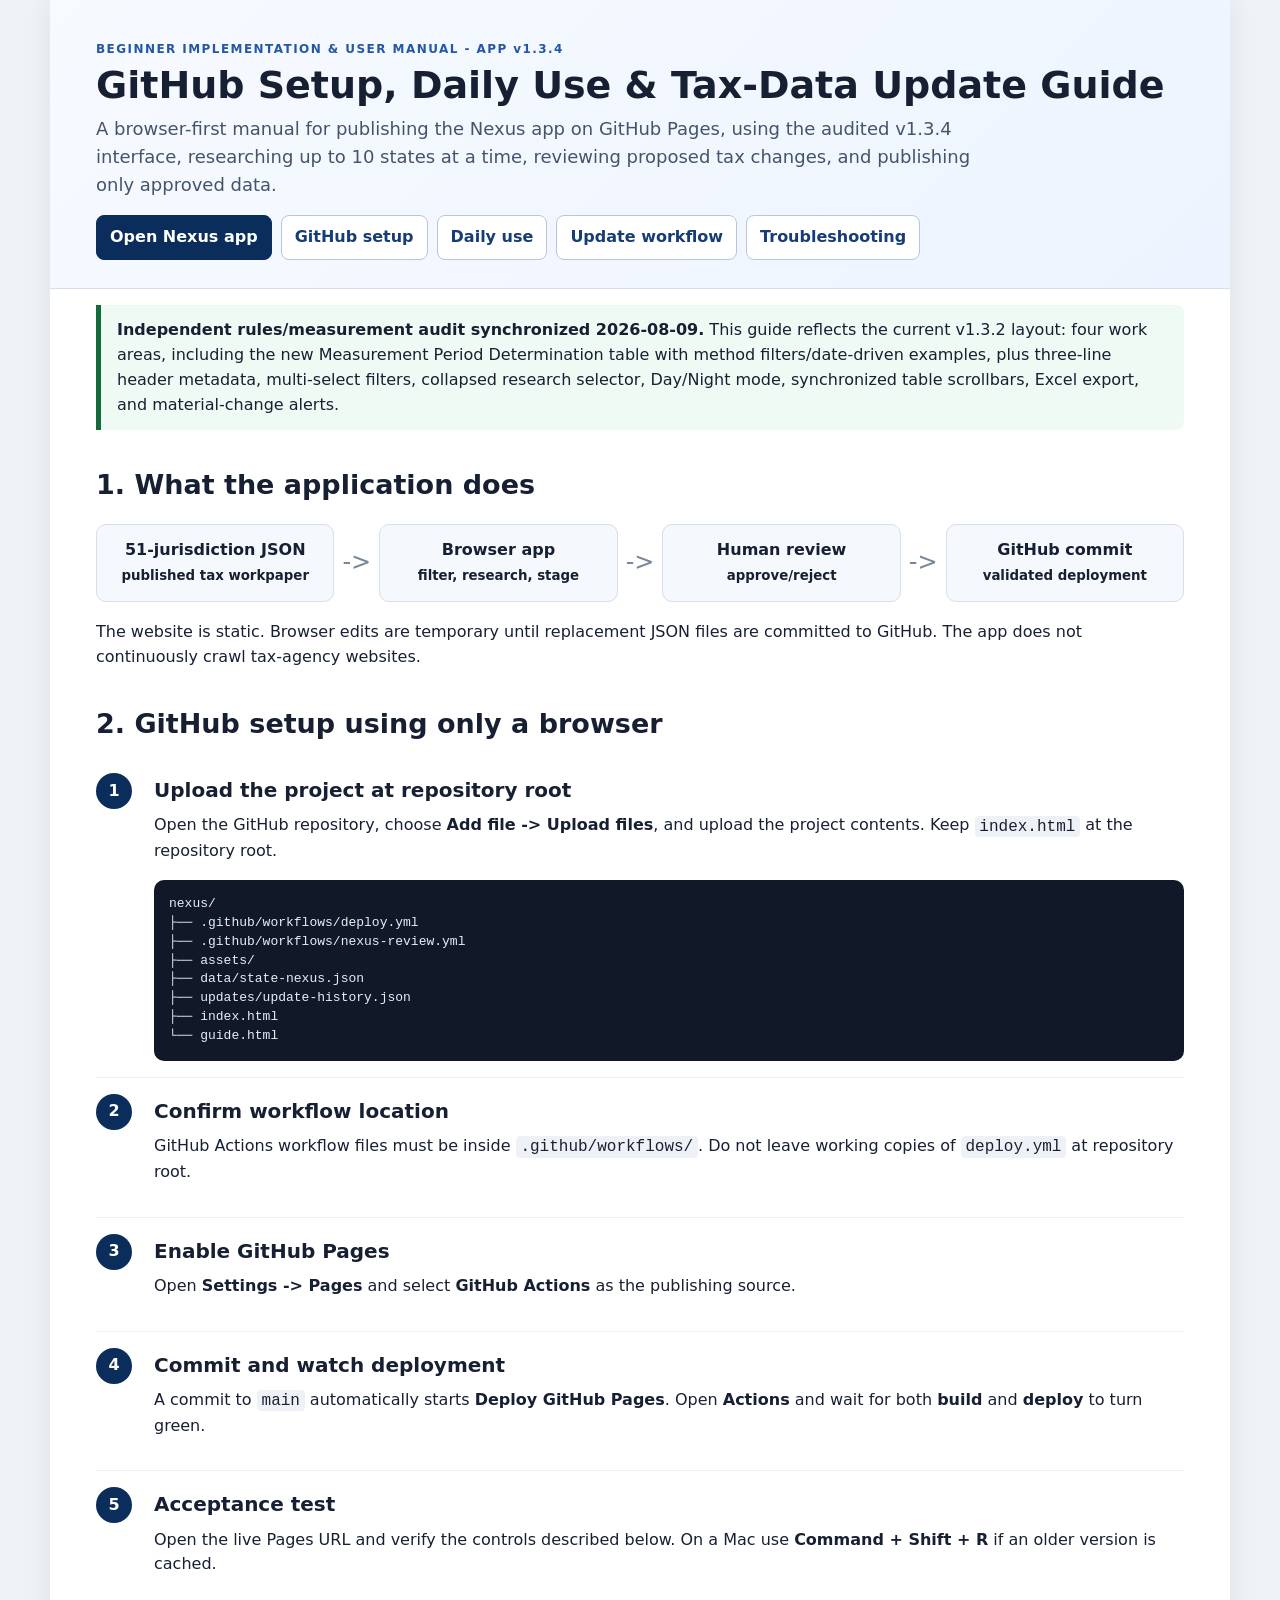
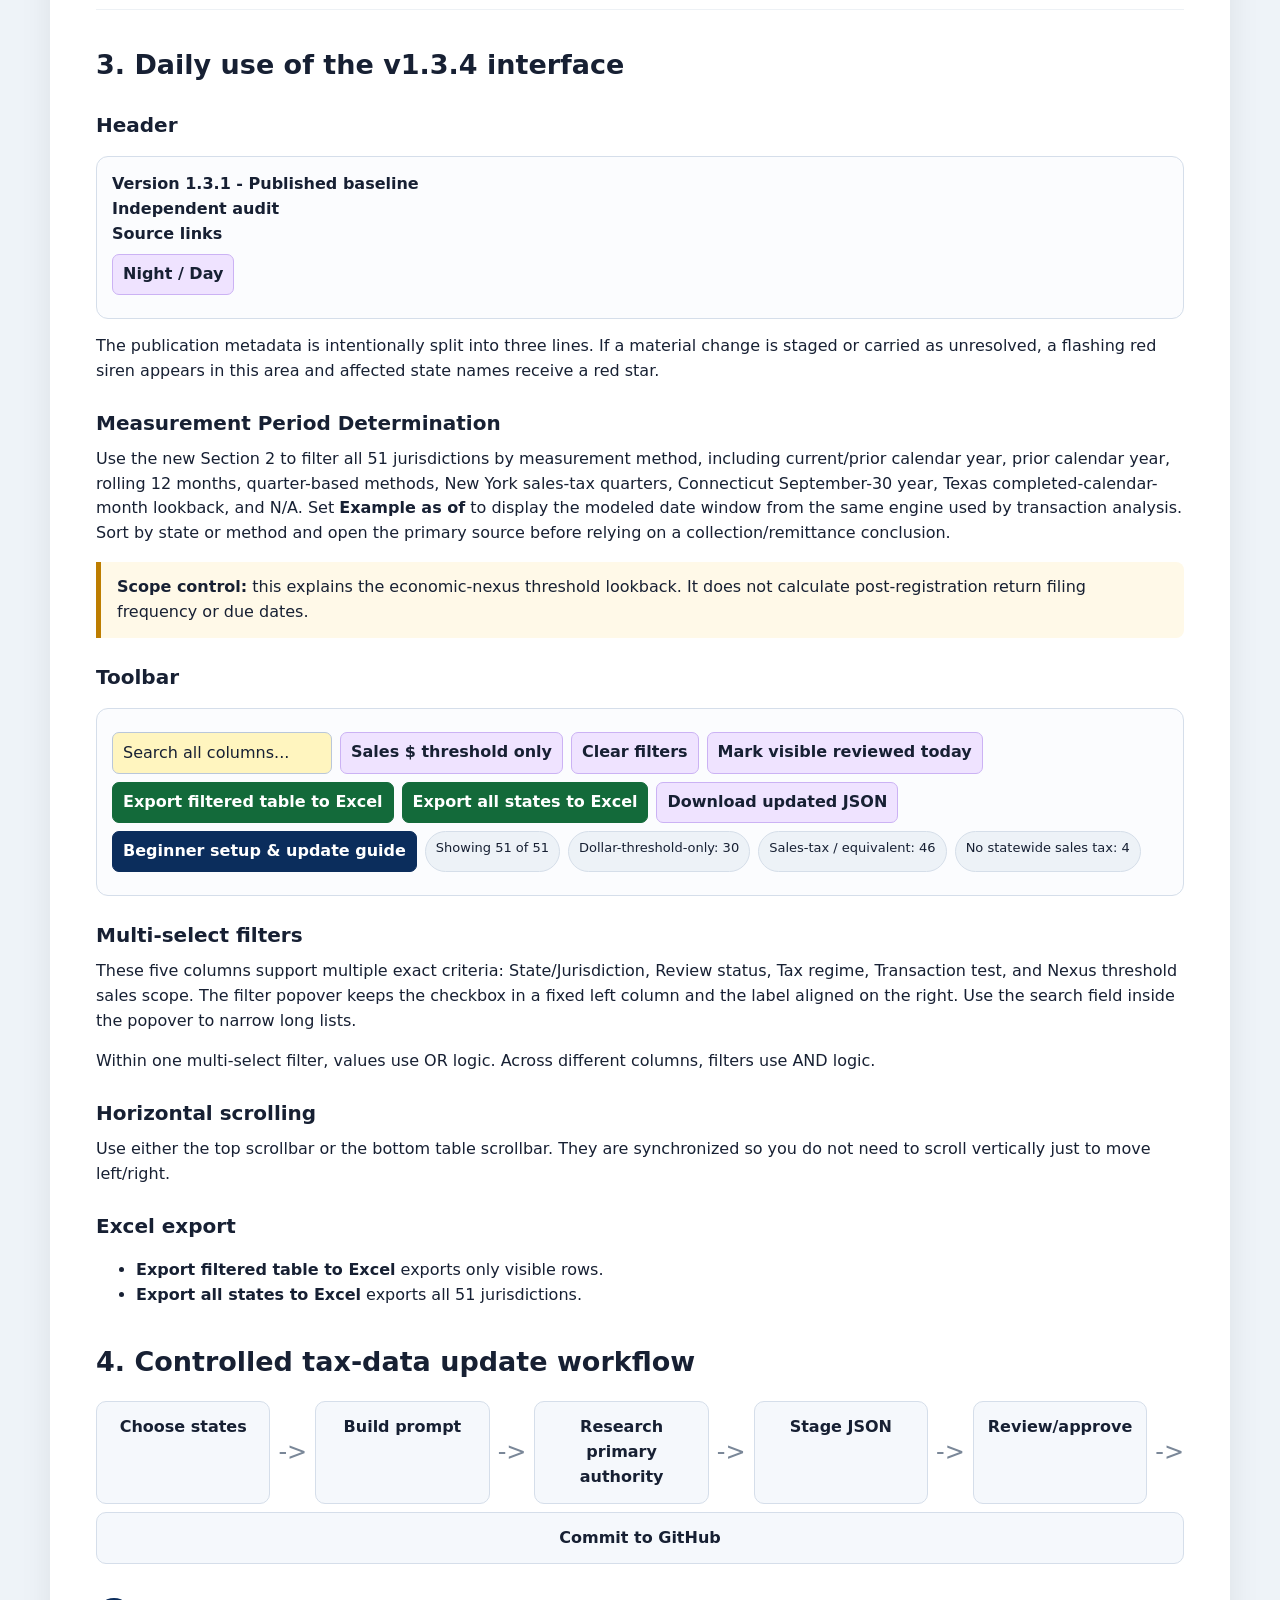
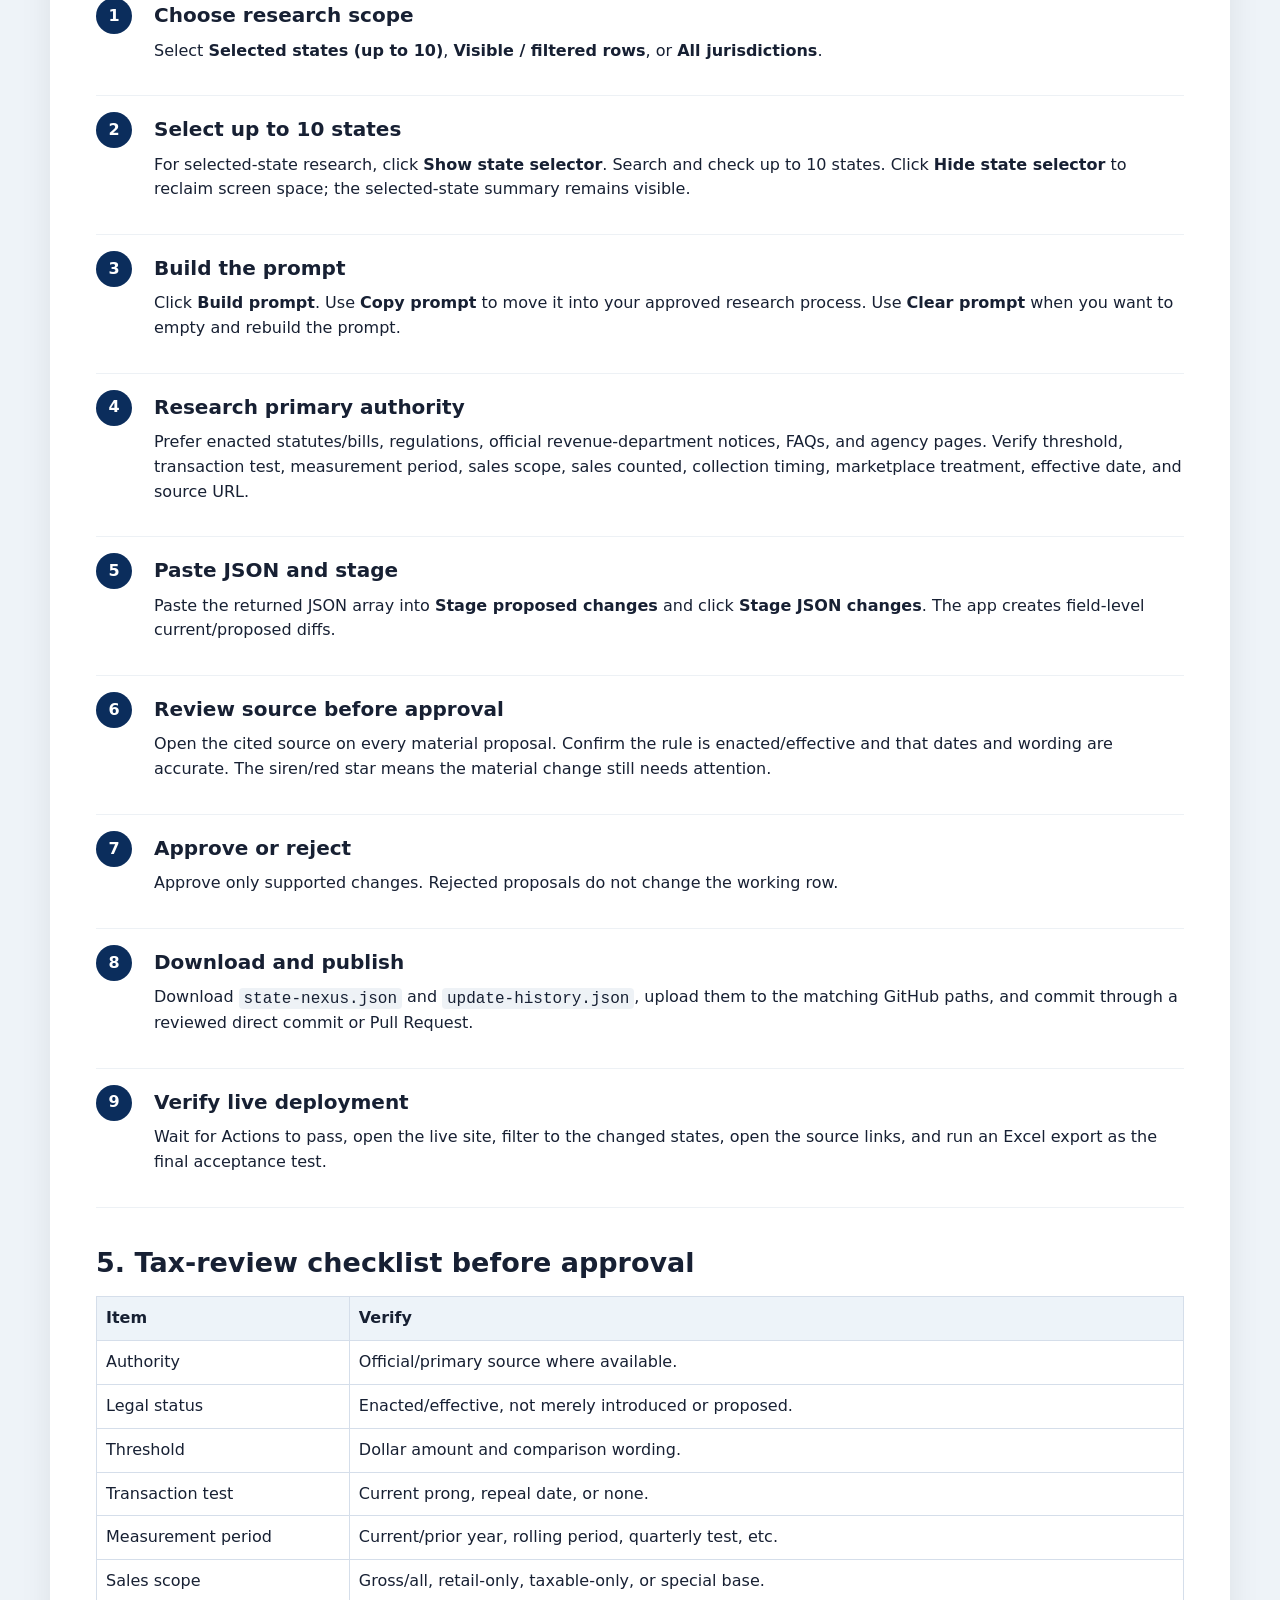
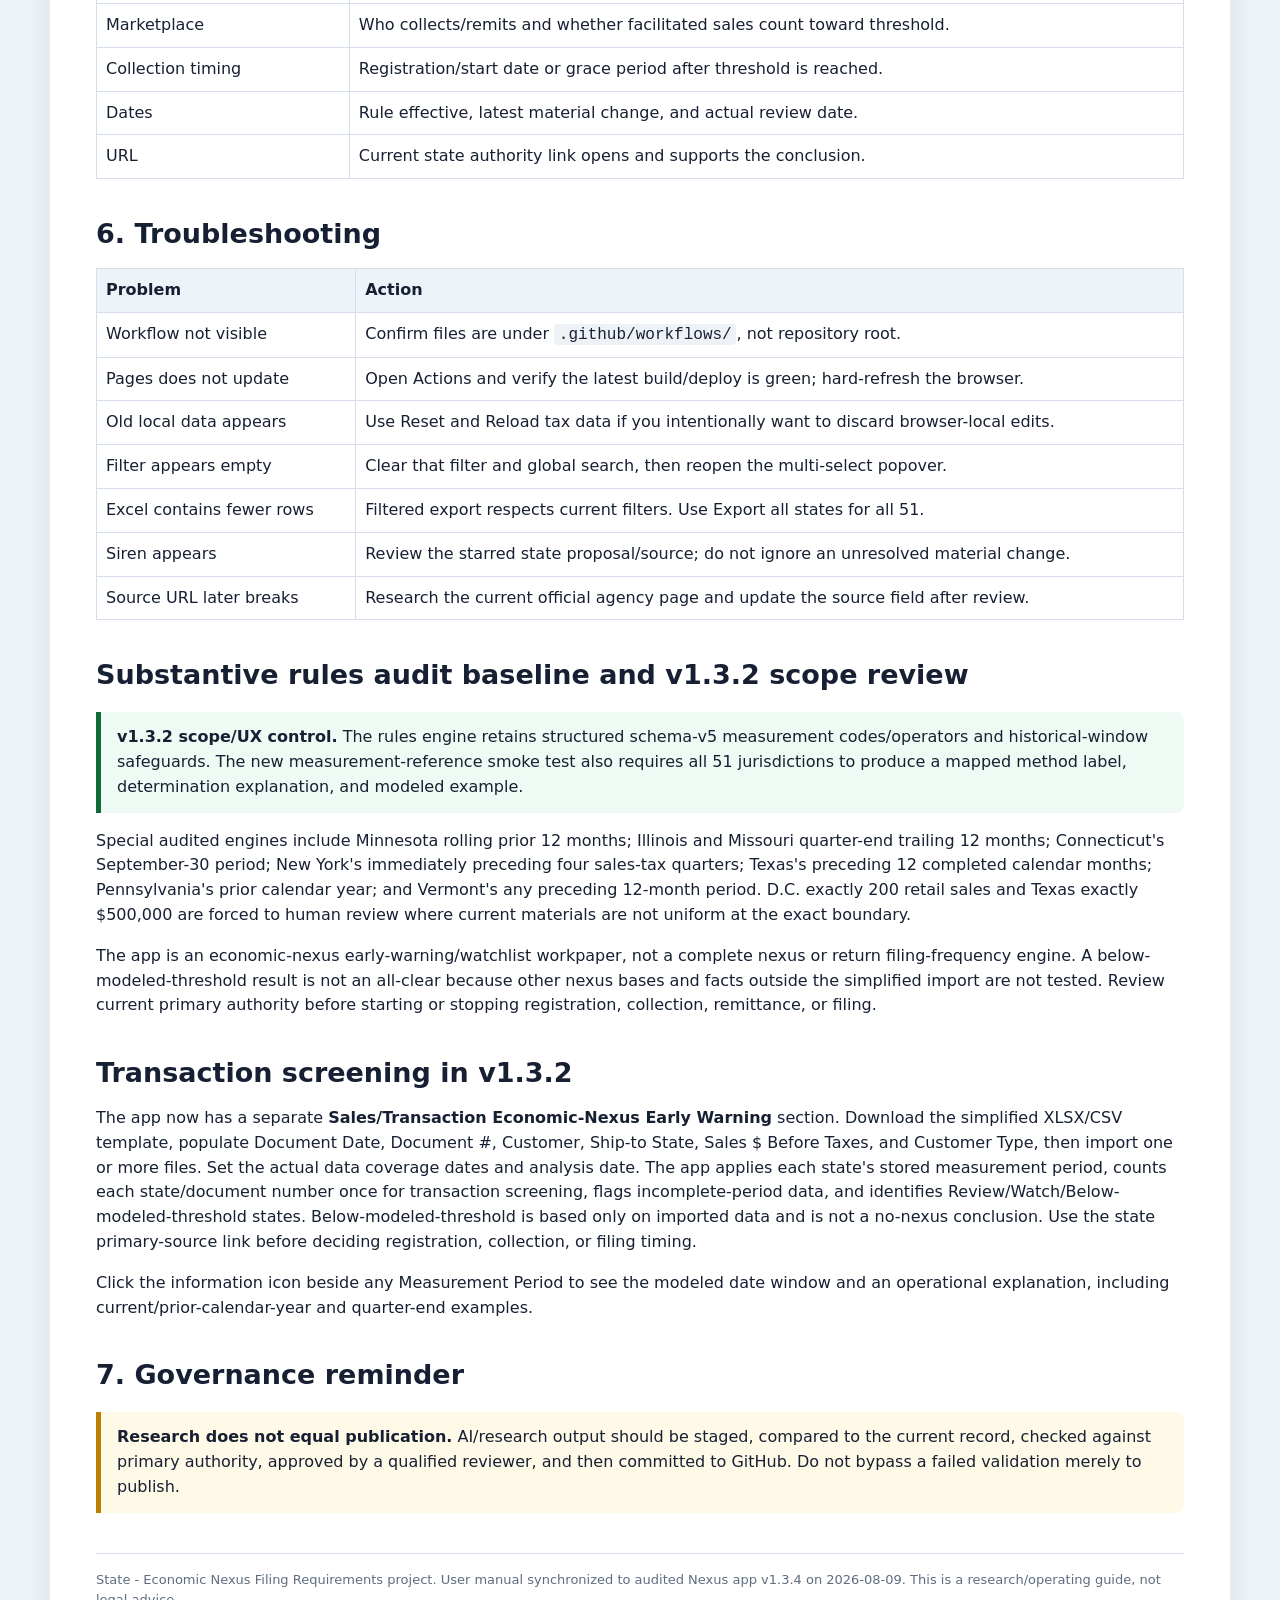
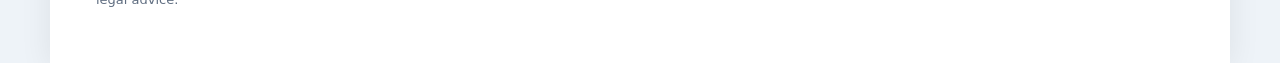
==== commit 0d30dff8: "update to 1.3.4" ====
--- a/guide.html
+++ b/guide.html
@@ -3,7 +3,7 @@
 <head>
 <meta charset="UTF-8">
 <meta name="viewport" content="width=device-width,initial-scale=1">
-<title>Beginner Setup & Update Guide | Nexus App v1.3.3</title>
+<title>Beginner Setup & Update Guide | Nexus App v1.3.4</title>
 <style>
 :root{--ink:#172033;--muted:#5f6d80;--line:#d5deea;--soft:#f5f8fc;--navy:#0b2d5c;--blue:#2457a7;--green:#136a3a;--yellow:#fff5bf;--purple:#efe3ff;--danger:#b83232;--white:#fff}
 *{box-sizing:border-box}body{margin:0;background:#eef3f8;color:var(--ink);font:16px/1.55 system-ui,-apple-system,Segoe UI,Roboto,Arial,sans-serif}.wrap{max-width:1180px;margin:auto;background:#fff;min-height:100vh;box-shadow:0 0 30px rgba(0,0,0,.08)}header{padding:40px 46px 28px;background:linear-gradient(135deg,#f7faff,#edf4ff);border-bottom:1px solid var(--line)}.eyebrow{font-size:12px;font-weight:900;letter-spacing:.12em;color:var(--blue)}h1{font-size:38px;line-height:1.12;margin:.35rem 0 .5rem}h2{font-size:27px;margin:34px 0 12px}h3{font-size:20px;margin:24px 0 8px}p{margin:.45rem 0 1rem}.lede{font-size:18px;color:#44546a;max-width:900px}.nav{display:flex;gap:9px;flex-wrap:wrap;margin-top:17px}.btn{display:inline-block;padding:9px 13px;border:1px solid #b7c6d9;border-radius:8px;background:#fff;color:#173d76;text-decoration:none;font-weight:800}.btn.primary{background:var(--navy);color:#fff;border-color:var(--navy)}main{padding:0 46px 58px}.callout{padding:13px 16px;border-left:5px solid var(--blue);background:#f2f7ff;border-radius:0 8px 8px 0;margin:16px 0}.callout.warn{border-left-color:#bd7d00;background:#fff9e8}.callout.good{border-left-color:var(--green);background:#eefaf3}.step{display:grid;grid-template-columns:44px 1fr;gap:14px;padding:16px 0;border-bottom:1px solid #edf1f5}.num{width:36px;height:36px;border-radius:50%;background:var(--navy);color:#fff;display:flex;align-items:center;justify-content:center;font-weight:900}.step h3{margin:2px 0 6px}.flow{display:flex;gap:8px;align-items:stretch;flex-wrap:wrap;margin:18px 0}.flow .box{flex:1 1 150px;min-width:140px;border:1px solid var(--line);background:var(--soft);border-radius:10px;padding:13px;text-align:center;font-weight:800}.flow .arrow{align-self:center;font-size:24px;color:#7a8798}.table{width:100%;border-collapse:collapse;margin:13px 0}.table th,.table td{border:1px solid var(--line);padding:9px;vertical-align:top;text-align:left}.table th{background:#edf3f9}.code{background:#111827;color:#e7eef8;border-radius:10px;padding:15px;white-space:pre-wrap;overflow:auto;font:13px/1.45 ui-monospace,SFMono-Regular,Menlo,monospace}.mini-ui{border:1px solid var(--line);border-radius:12px;padding:15px;background:#fbfcfe;margin:15px 0}.row{display:flex;flex-wrap:wrap;gap:8px;margin:8px 0}.chip{padding:6px 10px;border-radius:999px;background:#edf2f7;border:1px solid #d5dee9;font-size:13px}.control{padding:7px 10px;border-radius:7px;border:1px solid #cbb2f4;background:var(--purple);font-weight:800}.control.navy{background:var(--navy);border-color:var(--navy);color:#fff}.control.green{background:var(--green);border-color:var(--green);color:#fff}.input{padding:8px 10px;border:1px solid #b9c7da;border-radius:7px;background:var(--yellow);min-width:220px}.footer{margin-top:40px;padding-top:16px;border-top:1px solid var(--line);font-size:13px;color:var(--muted)}code{background:#eef2f6;padding:.1rem .3rem;border-radius:4px}@media(max-width:760px){header,main{padding-left:20px;padding-right:20px}h1{font-size:31px}.flow .arrow{display:none}}
@@ -11,9 +11,9 @@
 </head>
 <body><div class="wrap">
 <header>
-<div class="eyebrow">BEGINNER IMPLEMENTATION & USER MANUAL - APP v1.3.3</div>
+<div class="eyebrow">BEGINNER IMPLEMENTATION & USER MANUAL - APP v1.3.4</div>
 <h1>GitHub Setup, Daily Use & Tax-Data Update Guide</h1>
-<p class="lede">A browser-first manual for publishing the Nexus app on GitHub Pages, using the audited v1.3.3 interface, researching up to 10 states at a time, reviewing proposed tax changes, and publishing only approved data.</p>
+<p class="lede">A browser-first manual for publishing the Nexus app on GitHub Pages, using the audited v1.3.4 interface, researching up to 10 states at a time, reviewing proposed tax changes, and publishing only approved data.</p>
 <div class="nav"><a class="btn primary" href="./index.html">Open Nexus app</a><a class="btn" href="#setup">GitHub setup</a><a class="btn" href="#use">Daily use</a><a class="btn" href="#update">Update workflow</a><a class="btn" href="#trouble">Troubleshooting</a></div>
 </header>
 <main>
@@ -42,7 +42,7 @@
 </section>
 
 <section id="use">
-<h2>3. Daily use of the v1.3.3 interface</h2>
+<h2>3. Daily use of the v1.3.4 interface</h2>
 <h3>Header</h3>
 <div class="mini-ui"><div><strong>Version 1.3.1 - Published baseline</strong></div><div><strong>Independent audit</strong></div><div><strong>Source links</strong></div><div class="row"><span class="control">Night / Day</span></div></div>
 <p>The publication metadata is intentionally split into three lines. If a material change is staged or carried as unresolved, a flashing red siren appears in this area and affected state names receive a red star.</p>
@@ -99,7 +99,7 @@
 <table class="table"><tr><th>Problem</th><th>Action</th></tr>
 <tr><td>Workflow not visible</td><td>Confirm files are under <code>.github/workflows/</code>, not repository root.</td></tr>
 <tr><td>Pages does not update</td><td>Open Actions and verify the latest build/deploy is green; hard-refresh the browser.</td></tr>
-<tr><td>Old local data appears</td><td>Use Reset working copy if you intentionally want to discard browser-local edits.</td></tr>
+<tr><td>Old local data appears</td><td>Use Reset and Reload tax data if you intentionally want to discard browser-local edits.</td></tr>
 <tr><td>Filter appears empty</td><td>Clear that filter and global search, then reopen the multi-select popover.</td></tr>
 <tr><td>Excel contains fewer rows</td><td>Filtered export respects current filters. Use Export all states for all 51.</td></tr>
 <tr><td>Siren appears</td><td>Review the starred state proposal/source; do not ignore an unresolved material change.</td></tr>
@@ -114,5 +114,5 @@
 <div class="callout warn"><strong>Research does not equal publication.</strong> AI/research output should be staged, compared to the current record, checked against primary authority, approved by a qualified reviewer, and then committed to GitHub. Do not bypass a failed validation merely to publish.</div>
 </section>
 
-<div class="footer">State - Economic Nexus Filing Requirements project. User manual synchronized to audited Nexus app v1.3.3 on 2026-08-09. This is a research/operating guide, not legal advice.</div>
+<div class="footer">State - Economic Nexus Filing Requirements project. User manual synchronized to audited Nexus app v1.3.4 on 2026-08-09. This is a research/operating guide, not legal advice.</div>
 </main></div></body></html>
